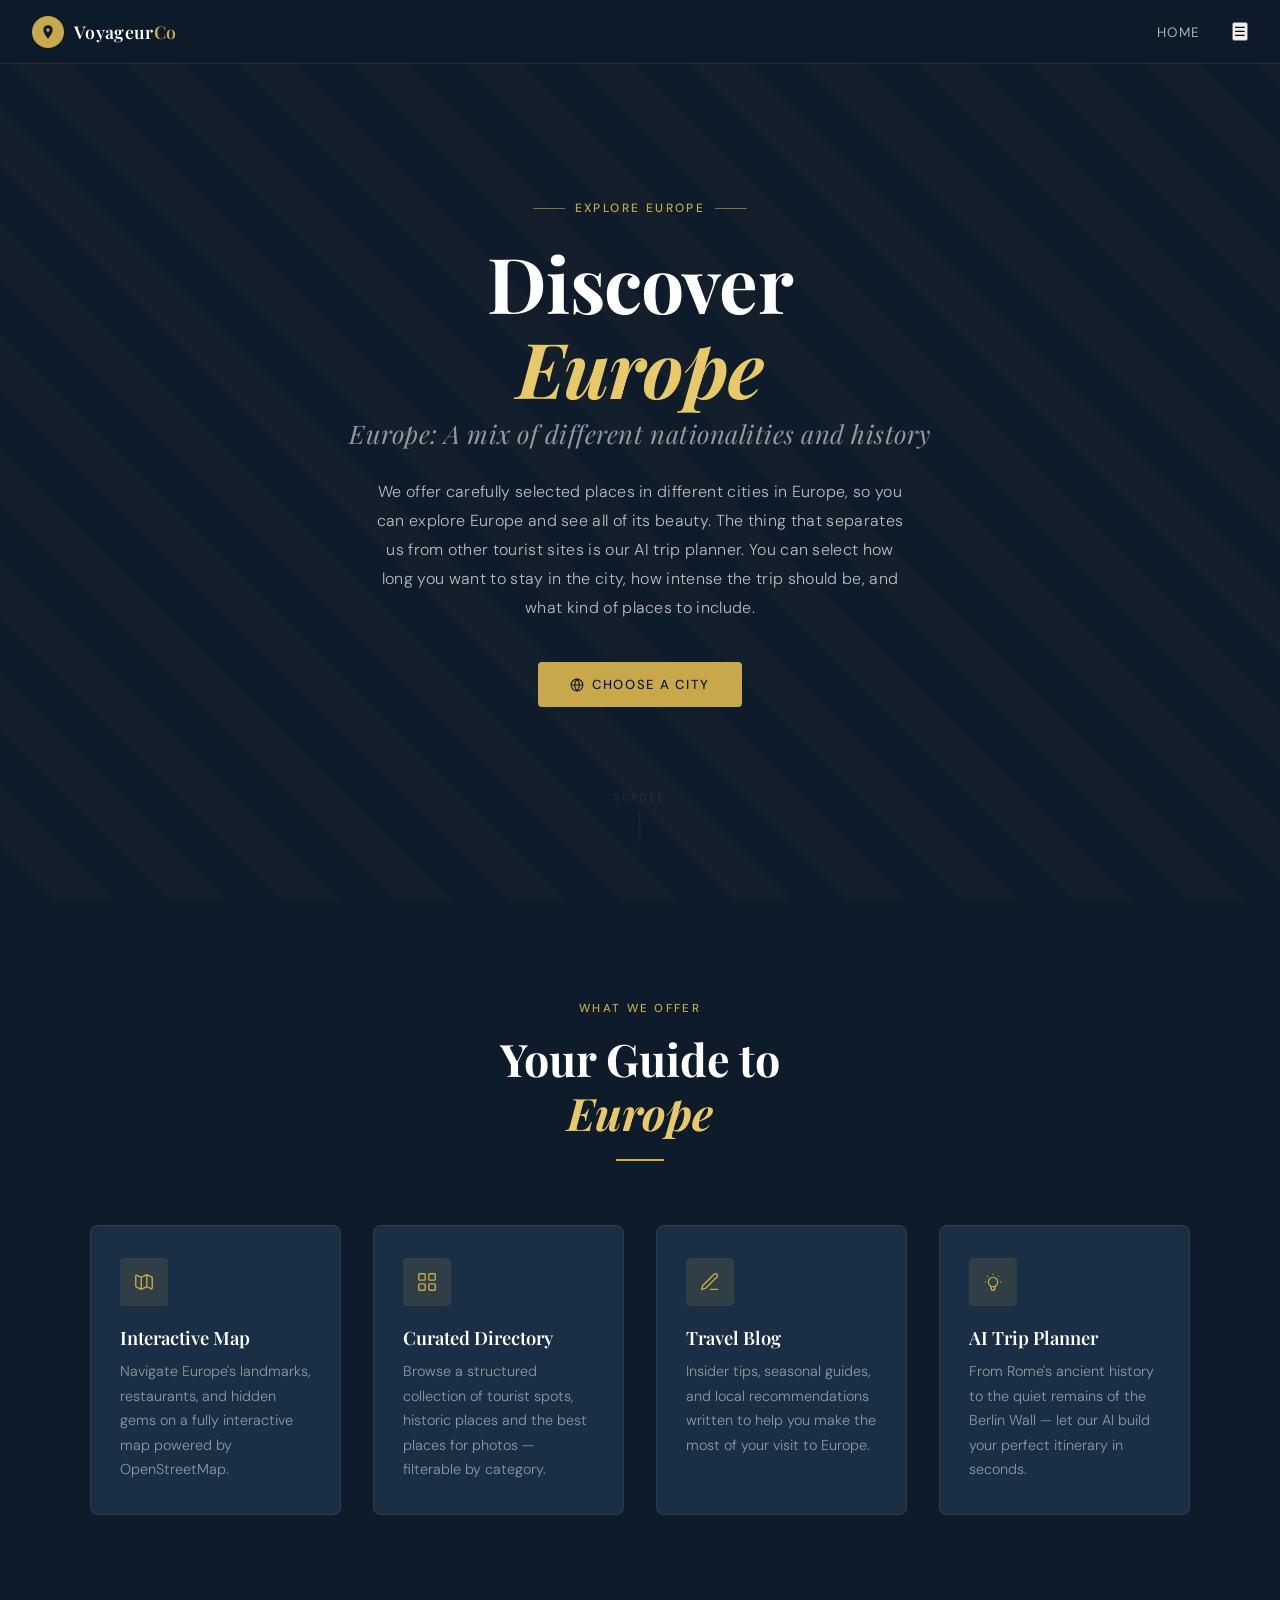
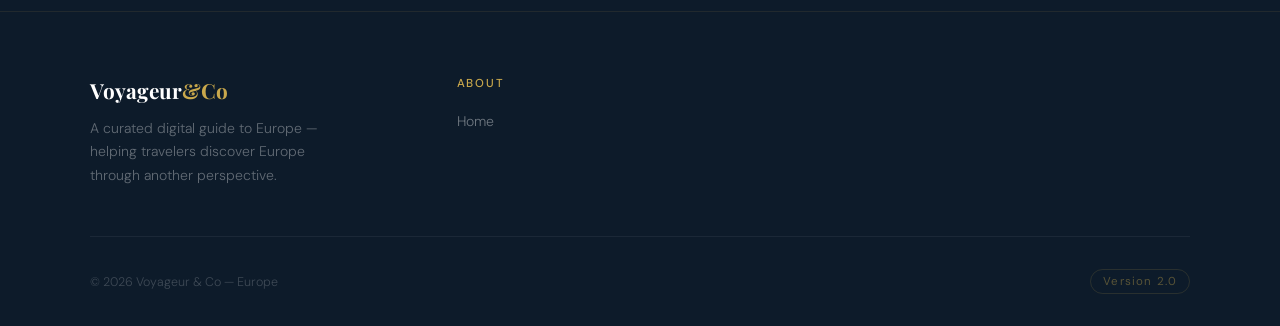
==== index.html @ b31471fa "Update index.html" ====
<!DOCTYPE html>
<html lang="en">
<head>
<meta charset="UTF-8">
<meta name="viewport" content="width=device-width, initial-scale=1.0">
<title>Voyageur & Co — Discover Europe</title>
<link rel="icon" href="favicon.ico" type="image/x-icon">
<link rel="preconnect" href="https://fonts.googleapis.com">
<link href="https://fonts.googleapis.com/css2?family=Playfair+Display:ital,wght@0,400;0,600;0,700;1,400;1,600&family=DM+Sans:wght@300;400;500&display=swap" rel="stylesheet">
<link rel="stylesheet" href="style.css">
</head>
<body>

<!-- ── NAV ── -->
<nav id="main-nav">
  <div class="nav-brand" onclick="window.location.href='index.html'">
    <div class="nav-brand-icon">
      <svg viewBox="0 0 24 24" xmlns="http://www.w3.org/2000/svg">
        <path d="M12 2C8.13 2 5 5.13 5 9c0 5.25 7 13 7 13s7-7.75 7-13c0-3.87-3.13-7-7-7zm0 9.5c-1.38 0-2.5-1.12-2.5-2.5s1.12-2.5 2.5-2.5 2.5 1.12 2.5 2.5-1.12 2.5-2.5 2.5z"/>
      </svg>
    </div>
    <span class="nav-brand-text">Voyageur<span>Co</span></span>
  </div>

  <ul class="nav-links">
    <li><a href="index.html">Home</a></li>
    
  <button class="hamburger-btn" onclick="toggleCityMenu()">
    ☰
  </button>
       <div id="city-menu" class="city-menu">
    <div onclick="switchCity('berlin')">Berlin</div>
    <div onclick="switchCity('paris')">Paris</div>
    <div onclick="switchCity('rome')">Rome</div>
    <div onclick="switchCity('london')">London</div>
    <div onclick="switchCity('barcelona')">Barcelona</div>
  </div>
    <div class="city-menu">
  <a href="cities/berlin.html">Berlin</a>
  <a href="cities/paris.html">Paris</a>
  <a href="cities/rome.html">Rome</a>
  <a href="cities/london.html">London</a>
  <a href="cities/barcelona.html">Barcelona</a>
</div>
  </ul>
</nav>

<!-- ══════════════════════════════════════════════════ HOME ══ -->
<div id="page-home" class="page active">

  <!-- HERO -->
  <section class="hero">
    <div class="hero-bg"></div>
    <div class="hero-pattern"></div>
    <div class="hero-content">
      <div class="hero-eyebrow">Explore Europe</div>
      <h1 class="hero-title">Discover<br><em>Europe</em></h1>
      <p class="hero-subtitle">Europe: A mix of different nationalities and history</p>
      <p class="hero-description">We offer carefully selected places in different cities in Europe, so you can explore Europe and see all of its beauty. The thing that separates us from other tourist sites is our AI trip planner. You can select how long you want to stay in the city, how intense the trip should be, and what kind of places to include.</p>
      <div class="btn-group">
        <!-- ✅ Бутон 1 — отваря city menu -->
        <button class="btn-primary" onclick="toggleCityMenu()">
          <svg width="14" height="14" viewBox="0 0 24 24" fill="none" stroke="currentColor" stroke-width="2"><circle cx="12" cy="12" r="10"/><path d="M2 12h20M12 2a15.3 15.3 0 014 10 15.3 15.3 0 01-4 10 15.3 15.3 0 01-4-10 15.3 15.3 0 014-10z"/></svg>
          Choose a City
        </button>
        <!-- 
        <button class="btn-outline" onclick="window.location.href='cities/berlin.html#create'">
          <svg width="14" height="14" viewBox="0 0 24 24" fill="none" stroke="currentColor" stroke-width="2"><path d="M9.663 17h4.673M12 3v1m6.364 1.636l-.707.707M21 12h-1M4 12H3m3.343-5.657l-.707-.707m2.828 9.9a5 5 0 117.072 0l-.548.547A3.374 3.374 0 0014 18.469V19a2 2 0 11-4 0v-.531c0-.895-.356-1.754-.988-2.386l-.548-.547z"/></svg>
          Build My Itinerary
        </button>-->
      </div>
    </div>
    <div class="hero-scroll">
      <span>Scroll</span>
      <div class="hero-scroll-line"></div>
    </div>
  </section>

  <!-- WHAT WE OFFER -->
  <section class="home-features">
    <div class="section-header">
      <span class="section-label">What We Offer</span>
      <h2 class="section-title">Your Guide to<br><em style="font-style:italic; color: var(--gold-light);">Europe</em></h2>
      <div class="section-line"></div>
    </div>
    <div class="features-grid">
      <div class="feature-card">
        <div class="feature-icon">
          <svg viewBox="0 0 24 24"><path d="M9 20l-5.447-2.724A1 1 0 013 16.382V5.618a1 1 0 011.447-.894L9 7m0 13l6-3m-6 3V7m6 10l4.553 2.276A1 1 0 0021 18.382V7.618a1 1 0 00-.553-.894L15 4m0 13V4m0 0L9 7"/></svg>
        </div>
        <h3 class="feature-title">Interactive Map</h3>
        <p class="feature-text">Navigate Europe's landmarks, restaurants, and hidden gems on a fully interactive map powered by OpenStreetMap.</p>
      </div>
      <div class="feature-card">
        <div class="feature-icon">
          <svg viewBox="0 0 24 24"><rect x="3" y="3" width="7" height="7" rx="1"/><rect x="14" y="3" width="7" height="7" rx="1"/><rect x="3" y="14" width="7" height="7" rx="1"/><rect x="14" y="14" width="7" height="7" rx="1"/></svg>
        </div>
        <h3 class="feature-title">Curated Directory</h3>
        <p class="feature-text">Browse a structured collection of tourist spots, historic places and the best places for photos — filterable by category.</p>
      </div>
      <div class="feature-card">
        <div class="feature-icon">
          <svg viewBox="0 0 24 24"><path d="M12 20h9M16.5 3.5a2.121 2.121 0 013 3L7 19l-4 1 1-4L16.5 3.5z"/></svg>
        </div>
        <h3 class="feature-title">Travel Blog</h3>
        <p class="feature-text">Insider tips, seasonal guides, and local recommendations written to help you make the most of your visit to Europe.</p>
      </div>
      <div class="feature-card">
        <div class="feature-icon">
          <svg viewBox="0 0 24 24"><path d="M9.663 17h4.673M12 3v1m6.364 1.636l-.707.707M21 12h-1M4 12H3m3.343-5.657l-.707-.707m2.828 9.9a5 5 0 117.072 0l-.548.547A3.374 3.374 0 0014 18.469V19a2 2 0 11-4 0v-.531c0-.895-.356-1.754-.988-2.386l-.548-.547z"/></svg>
        </div>
        <h3 class="feature-title">AI Trip Planner</h3>
        <p class="feature-text">From Rome's ancient history to the quiet remains of the Berlin Wall — let our AI build your perfect itinerary in seconds.</p>
      </div>
    </div>
  </section>

  <!-- FEATURED PLACES 
  <section class="home-highlights">
    <div class="section-header">
      <span class="section-label" style="color: var(--navy);">Featured Places</span>
      <h2 class="section-title section-title-dark">Must-See in Europe</h2>
      <div class="section-line"></div>
    </div>
    <div class="highlights-grid">
  
      <div class="highlight-card" onclick="window.location.href='cities/berlin.html'">
        <div class="highlight-img">
          <div class="highlight-img-inner" style="background-image: url('https://upload.wikimedia.org/wikipedia/commons/thumb/4/4b/Reichstag_building_Berlin_view_from_west_before_sunset.jpg/1280px-Reichstag_building_Berlin_view_from_west_before_sunset.jpg'); background-size: cover; background-position: center;"></div>
          <span class="highlight-cat">🇩🇪 Berlin</span>
        </div>
        <div class="highlight-body">
          <h3 class="highlight-name">The Reichstag</h3>
          <p class="highlight-desc">The seat of the German Parliament. An architectural masterpiece of stone and glass, representing the turbulent evolution of European power and democratic resilience.</p>
        </div>
      </div>

      
      <div class="highlight-card" onclick="window.location.href='cities/london.html'">
        <div class="highlight-img">
          <div class="highlight-img-inner" style="background-image: url('https://upload.wikimedia.org/wikipedia/commons/thumb/9/93/Clock_Tower_-_Palace_of_Westminster%2C_London_-_May_2007.jpg/800px-Clock_Tower_-_Palace_of_Westminster%2C_London_-_May_2007.jpg'); background-size: cover; background-position: center;"></div>
          <span class="highlight-cat">🇬🇧 London</span>
        </div>
        <div class="highlight-body">
          <h3 class="highlight-name">Big Ben</h3>
          <p class="highlight-desc">The Great Bell was cast in 1858 and named after Sir Benjamin Hall, becoming a worldwide symbol of British resilience and precision.</p>
        </div>
      </div>

      
      <div class="highlight-card" onclick="window.location.href='cities/paris.html'">
        <div class="highlight-img">
          <div class="highlight-img-inner" style="background-image: url('https://upload.wikimedia.org/wikipedia/commons/thumb/6/6e/Paris_-_Musee_du_Louvre_-_Facade_ouest.jpg/1280px-Paris_-_Musee_du_Louvre_-_Facade_ouest.jpg'); background-size: cover; background-position: center;"></div>
          <span class="highlight-cat">🇫🇷 Paris</span>
        </div>
        <div class="highlight-body">
          <h3 class="highlight-name">The Louvre</h3>
          <p class="highlight-desc">Originally built as a fortress in the 12th century, the Louvre evolved into the world's largest and most visited art museum during the French Revolution.</p>
        </div>
      </div>

    </div>
  </section>-->

</div>
<!-- ══ END PAGE HOME ══ -->

<!-- ══════════════════════════════════════════════ FOOTER ══ -->
<footer id="site-footer">
  <div class="footer-inner">
    <div>
      <div class="footer-brand-name">Voyageur<span>&amp;Co</span></div>
      <p class="footer-brand-desc">A curated digital guide to Europe — helping travelers discover Europe through another perspective.</p>
    </div>
    <div>
<!--      <div class="footer-col-title">Cities</div>
      <ul class="footer-links">
        <li><a href="cities/berlin.html">🇩🇪 Berlin</a></li>
        <li><a href="cities/paris.html">🇫🇷 Paris</a></li>
        <li><a href="cities/rome.html">🇮🇹 Rome</a></li>
        <li><a href="cities/london.html">🇬🇧 London</a></li>
        <li><a href="cities/barcelona.html">🇪🇸 Barcelona</a></li>
      </ul>
    </div>
    <div>
      <div class="footer-col-title">Explore</div>
      <ul class="footer-links">
        <li><a href="cities/berlin.html#map">Interactive Map</a></li>
        <li><a href="cities/berlin.html#explore">Explore Landmarks</a></li>
        <li><a href="cities/berlin.html#blog">Travel Blog</a></li>
        <li><a href="cities/berlin.html#create">Create My Trip</a></li>
      </ul>
    </div>
    <div>-->
      <div class="footer-col-title">About</div>
      <ul class="footer-links">
        <li><a href="index.html">Home</a></li>
      </ul>
    </div>
  </div>
  <div class="footer-bottom">
    <span class="footer-copy">&copy; 2026 Voyageur &amp; Co — Europe</span>
    <span class="footer-badge">Version 2.0</span>
  </div>
</footer>

<script>
  // ✅ Toggle city menu
  function toggleCityMenu() {
    const menu = document.getElementById('city-menu');
    menu.classList.toggle('open');
  }

  // ✅ Затваря менюто при клик извън него
  document.addEventListener('click', (e) => {
    const hamburger = document.querySelector('.city-hamburger');
    if (hamburger && !hamburger.contains(e.target)) {
      document.getElementById('city-menu').classList.remove('open');
    }
  });
</script>

</body>
</html>
---- style.css ----
*, *::before, *::after { box-sizing: border-box; margin: 0; padding: 0; }

  :root {
    --navy: #0d1b2a;
    --navy-mid: #1a2f45;
    --navy-light: #243d57;
    --gold: #c9a84c;
    --gold-light: #e8c96a;
    --gold-pale: #f5e9c8;
    --cream: #faf7f0;
    --white: #ffffff;
    --text-dark: #0d1b2a;
    --text-mid: #4a5e72;
    --text-light: #8a9bac;
    --border: rgba(201,168,76,0.2);
    --border-light: rgba(13,27,42,0.1);
    --serif: 'Playfair Display', Georgia, serif;
    --sans: 'DM Sans', system-ui, sans-serif;
    --radius: 4px;
    --radius-lg: 8px;
    --transition: 0.3s cubic-bezier(0.4, 0, 0.2, 1);
  }

  html { scroll-behavior: smooth; }

  body {
    font-family: var(--sans);
    background: var(--cream);
    color: var(--text-dark);
    min-height: 100vh;
    overflow-x: hidden;
  }

  /* ── NAV ── */
  nav {
    position: fixed; top: 0; left: 0; right: 0;
    z-index: 1000;
    background: rgba(13, 27, 42, 0.96);
    backdrop-filter: blur(12px);
    border-bottom: 1px solid rgba(201,168,76,0.15);
    padding: 0 2rem;
    display: flex; align-items: center; justify-content: space-between;
    height: 64px;
    transition: var(--transition);
  }

  .nav-brand {
    display: flex; align-items: center; gap: 10px;
    text-decoration: none; cursor: pointer;
  }

  .nav-brand-icon {
    width: 32px; height: 32px;
    background: var(--gold);
    border-radius: 50%;
    display: flex; align-items: center; justify-content: center;
  }

  .nav-brand-icon svg { width: 16px; height: 16px; fill: var(--navy); }

  .nav-brand-text {
    font-family: var(--serif);
    font-size: 1.1rem;
    font-weight: 600;
    color: var(--white);
    letter-spacing: 0.02em;
  }

  .nav-brand-text span { color: var(--gold); }

  .nav-links {
    display: flex; align-items: center; gap: 2rem;
    list-style: none;
  }

  .nav-links a {
    font-size: 0.85rem;
    font-weight: 400;
    letter-spacing: 0.08em;
    text-transform: uppercase;
    color: rgba(255,255,255,0.65);
    text-decoration: none;
    cursor: pointer;
    transition: color 0.2s;
    padding: 4px 0;
    position: relative;
  }

  .nav-links a::after {
    content: '';
    position: absolute; bottom: 0; left: 0; right: 0;
    height: 1px;
    background: var(--gold);
    transform: scaleX(0);
    transition: transform 0.25s ease;
    transform-origin: center;
  }

  .nav-links a:hover, .nav-links a.active { color: var(--gold-light); }
  .nav-links a.active::after, .nav-links a:hover::after { transform: scaleX(1); }

  /* ── PAGES ── */
  .page { display: none; min-height: 100vh; }
  .page.active { display: block; }

  /* ── HOME PAGE ── */
  .hero {
    position: relative;
    height: 100vh;
    min-height: 600px;
    display: flex;
    align-items: center;
    justify-content: center;
    overflow: hidden;
    background: var(--navy);
  }

  .hero-bg {
    position: absolute;
    inset: 0;
    z-index: 1;
    background:
      linear-gradient(160deg, rgba(13,27,42,0.85) 0%, rgba(13,27,42,0.6) 50%, rgba(13,27,42,0.9) 100%),
      url('https://images.unsplash.com/photo-1603211458308-1b1c0c6a0f5b?auto=format&fit=crop&w=1280&q=80') center/cover no-repeat;
    background-size: cover;
    background-position: center;
  }

  .hero-pattern {
    position: absolute;
    inset: 0;
    z-index: 2;
    background-image: repeating-linear-gradient(
      45deg, transparent, transparent 40px,
      rgba(201,168,76,0.03) 40px, rgba(201,168,76,0.03) 80px
    );
    pointer-events: none;
  }

  .hero-content {
    position: relative;
    z-index: 3;
    text-align: center;
    padding: 2rem;
    max-width: 800px;
    animation: heroFade 1.2s ease forwards;
  }

  @keyframes heroFade {
    from { opacity: 0; transform: translateY(28px); }
    to { opacity: 1; transform: translateY(0); }
  }

  .hero-eyebrow {
    display: inline-flex; align-items: center; gap: 10px;
    font-size: 0.75rem;
    font-weight: 500;
    letter-spacing: 0.2em;
    text-transform: uppercase;
    color: var(--gold);
    margin-bottom: 1.5rem;
  }

  .hero-eyebrow::before, .hero-eyebrow::after {
    content: '';
    display: inline-block;
    width: 32px; height: 1px;
    background: var(--gold);
    opacity: 0.6;
  }

  .hero-title {
    font-family: var(--serif);
    font-size: clamp(2.8rem, 6vw, 5.5rem);
    font-weight: 700;
    line-height: 1.1;
    color: var(--white);
    margin-bottom: 0.4rem;
    letter-spacing: -0.01em;
  }

  .hero-title em { font-style: italic; color: var(--gold-light); }

  .hero-subtitle {
    font-family: var(--serif);
    font-size: clamp(1.1rem, 2.5vw, 1.6rem);
    font-weight: 400;
    font-style: italic;
    color: rgba(255,255,255,0.55);
    margin-bottom: 1.8rem;
    letter-spacing: 0.02em;
  }

  .hero-description {
    font-size: 1rem;
    font-weight: 300;
    line-height: 1.8;
    color: rgba(255,255,255,0.7);
    max-width: 540px;
    margin: 0 auto 2.5rem;
    letter-spacing: 0.02em;
  }

  .btn-group { display: flex; gap: 1rem; justify-content: center; flex-wrap: wrap; }

  .btn-primary {
    display: inline-flex; align-items: center; gap: 8px;
    background: var(--gold);
    color: var(--navy);
    font-family: var(--sans);
    font-size: 0.82rem;
    font-weight: 500;
    letter-spacing: 0.12em;
    text-transform: uppercase;
    text-decoration: none;
    padding: 14px 32px;
    border: none; border-radius: var(--radius);
    cursor: pointer;
    transition: background 0.25s, transform 0.2s;
  }

  .btn-primary:hover { background: var(--gold-light); transform: translateY(-1px); }

  .btn-outline {
    display: inline-flex; align-items: center; gap: 8px;
    background: transparent;
    color: var(--white);
    font-family: var(--sans);
    font-size: 0.82rem;
    font-weight: 400;
    letter-spacing: 0.12em;
    text-transform: uppercase;
    text-decoration: none;
    padding: 14px 32px;
    border: 1px solid rgba(255,255,255,0.3);
    border-radius: var(--radius);
    cursor: pointer;
    transition: border-color 0.2s, background 0.2s, transform 0.2s;
  }

  .btn-outline:hover {
    border-color: var(--gold);
    color: var(--gold-light);
    background: rgba(201,168,76,0.06);
    transform: translateY(-1px);
  }

  .hero-scroll {
    position: absolute; bottom: 2.5rem; left: 50%;
    transform: translateX(-50%);
    display: flex; flex-direction: column; align-items: center; gap: 8px;
    animation: bounce 2s infinite ease-in-out;
  }

  @keyframes bounce {
    0%, 100% { transform: translateX(-50%) translateY(0); }
    50% { transform: translateX(-50%) translateY(8px); }
  }

  .hero-scroll span {
    font-size: 0.65rem;
    letter-spacing: 0.2em;
    text-transform: uppercase;
    color: rgba(255,255,255,0.35);
  }

  .hero-scroll-line {
    width: 1px; height: 48px;
    background: linear-gradient(to bottom, rgba(201,168,76,0.6), transparent);
  }

  /* ── HOME FEATURES ── */
  .home-features {
    background: var(--navy);
    padding: 6rem 2rem;
  }

  .section-header { text-align: center; margin-bottom: 4rem; }

  .section-label {
    display: inline-block;
    font-size: 0.72rem;
    font-weight: 500;
    letter-spacing: 0.2em;
    text-transform: uppercase;
    color: var(--gold);
    margin-bottom: 1rem;
  }

  .section-title {
    font-family: var(--serif);
    font-size: clamp(1.8rem, 3.5vw, 2.8rem);
    font-weight: 700;
    color: var(--white);
    line-height: 1.2;
  }

  .section-title-dark { color: var(--navy); }

  .section-line {
    width: 48px; height: 2px;
    background: var(--gold);
    margin: 1.2rem auto 0;
  }

  .features-grid {
    display: grid;
    grid-template-columns: repeat(auto-fit, minmax(220px, 1fr));
    gap: 2rem;
    max-width: 1100px;
    margin: 0 auto;
  }

  .feature-card {
    background: var(--navy-mid);
    border: 1px solid rgba(201,168,76,0.12);
    border-radius: var(--radius-lg);
    padding: 2rem 1.8rem;
    transition: border-color 0.25s, transform 0.25s;
    cursor: default;
  }

  .feature-card:hover { border-color: rgba(201,168,76,0.4); transform: translateY(-4px); }

  .feature-icon {
    width: 48px; height: 48px;
    background: rgba(201,168,76,0.12);
    border-radius: var(--radius);
    display: flex; align-items: center; justify-content: center;
    margin-bottom: 1.2rem;
  }

  .feature-icon svg { width: 22px; height: 22px; stroke: var(--gold); fill: none; stroke-width: 1.5; }

  .feature-title {
    font-family: var(--serif);
    font-size: 1.15rem;
    font-weight: 600;
    color: var(--white);
    margin-bottom: 0.6rem;
  }

  .feature-text {
    font-size: 0.9rem;
    font-weight: 300;
    line-height: 1.7;
    color: rgba(255,255,255,0.5);
  }

  /* ── HOME HIGHLIGHTS ── */
  .home-highlights { background: var(--cream); padding: 6rem 2rem; }

  .highlights-grid {
    display: grid;
    grid-template-columns: repeat(auto-fit, minmax(280px, 1fr));
    gap: 1.5rem;
    max-width: 1100px;
    margin: 0 auto;
  }

  .highlight-card {
    background: var(--white);
    border: 1px solid var(--border-light);
    border-radius: var(--radius-lg);
    overflow: hidden;
    transition: box-shadow 0.25s, transform 0.25s;
    cursor: pointer;
  }

  .highlight-card:hover { transform: translateY(-4px); box-shadow: 0 16px 40px rgba(13,27,42,0.12); }

  .highlight-img { height: 180px; background: var(--navy-mid); position: relative; overflow: hidden; }

  .highlight-img-inner {
    position: absolute; inset: 0;
    width: 100%; height: 100%;
    background-size: cover;
    background-position: center;
    background-color: var(--navy-mid);
    transition: transform 0.5s ease;
  }

  .highlight-card:hover .highlight-img-inner { transform: scale(1.05); }

  .highlight-cat {
    position: absolute; top: 12px; left: 12px;
    background: var(--gold);
    color: var(--navy);
    font-size: 0.65rem;
    font-weight: 500;
    letter-spacing: 0.12em;
    text-transform: uppercase;
    padding: 4px 10px;
    border-radius: 2px;
  }

  .highlight-body { padding: 1.4rem; }

  .highlight-name {
    font-family: var(--serif);
    font-size: 1.1rem;
    font-weight: 600;
    color: var(--navy);
    margin-bottom: 0.4rem;
  }

  .highlight-desc {
    font-size: 0.875rem;
    font-weight: 300;
    line-height: 1.65;
    color: var(--text-mid);
  }

  /* ── HOME STATS ── */
  .home-stats {
    background: var(--navy);
    padding: 4rem 2rem;
    border-top: 1px solid rgba(201,168,76,0.1);
    border-bottom: 1px solid rgba(201,168,76,0.1);
  }

  .stats-row {
    display: grid;
    grid-template-columns: repeat(auto-fit, minmax(160px, 1fr));
    gap: 2rem;
    max-width: 900px;
    margin: 0 auto;
    text-align: center;
  }

  .stat-num {
    font-family: var(--serif);
    font-size: 2.8rem;
    font-weight: 700;
    color: var(--gold);
    line-height: 1;
    margin-bottom: 0.4rem;
  }

  .stat-label {
    font-size: 0.78rem;
    font-weight: 400;
    letter-spacing: 0.12em;
    text-transform: uppercase;
    color: rgba(255,255,255,0.4);
  }

  /* ── DIRECTORY PAGE ── */
  .page-hero {
    background: var(--navy);
    padding: 8rem 2rem 5rem;
    position: relative;
    overflow: hidden;
    text-align: center;
  }

  .page-hero::before {
    content: '';
    position: absolute; inset: 0;
    background-image: repeating-linear-gradient(
      -45deg, transparent, transparent 60px,
      rgba(201,168,76,0.03) 60px, rgba(201,168,76,0.03) 61px
    );
  }

  .page-hero-label {
    display: inline-block;
    font-size: 0.72rem;
    font-weight: 500;
    letter-spacing: 0.2em;
    text-transform: uppercase;
    color: var(--gold);
    margin-bottom: 1rem;
    position: relative;
  }

  .page-hero-title {
    font-family: var(--serif);
    font-size: clamp(2rem, 4vw, 3.5rem);
    font-weight: 700;
    color: var(--white);
    line-height: 1.15;
    position: relative;
  }

  .page-hero-title em { font-style: italic; color: var(--gold-light); }

  .page-hero-sub {
    font-size: 0.95rem;
    font-weight: 300;
    color: rgba(255,255,255,0.5);
    margin-top: 1rem;
    position: relative;
    max-width: 480px;
    margin-left: auto; margin-right: auto;
  }

  /* Directory controls */
  .dir-controls {
    background: var(--white);
    border-bottom: 1px solid var(--border-light);
    padding: 1.2rem 2rem;
    display: flex; align-items: center; gap: 1rem;
    flex-wrap: wrap;
    position: sticky; top: 64px; z-index: 100;
  }

  .dir-search {
    flex: 1; min-width: 200px;
    display: flex; align-items: center; gap: 8px;
    background: var(--cream);
    border: 1px solid var(--border-light);
    border-radius: var(--radius);
    padding: 0 12px;
    height: 40px;
  }

  .dir-search svg { width: 16px; height: 16px; stroke: var(--text-light); flex-shrink: 0; fill: none; stroke-width: 2; }

  .dir-search input {
    border: none; background: transparent;
    font-family: var(--sans); font-size: 0.9rem; font-weight: 300;
    color: var(--text-dark);
    outline: none; width: 100%;
  }

  .dir-search input::placeholder { color: var(--text-light); }

  .filter-pills { display: flex; gap: 0.5rem; flex-wrap: wrap; }

  .pill {
    display: inline-flex; align-items: center;
    font-size: 0.78rem; font-weight: 400;
    letter-spacing: 0.05em;
    padding: 6px 14px;
    border-radius: 100px;
    border: 1px solid var(--border-light);
    background: var(--white);
    color: var(--text-mid);
    cursor: pointer;
    transition: all 0.2s;
    white-space: nowrap;
  }

  .pill:hover { border-color: var(--navy); color: var(--navy); }
  .pill.active { background: var(--navy); color: var(--white); border-color: var(--navy); }
 /* About us */
.page {
  display: none;
}

.page.active {
  display: block;
}
 .about-content h2 {
  font-family: 'Playfair Display', serif;
  color: #c9a84c;
}

.about-content ul {
  list-style: none;
  padding-left: 0;
}

.about-content ul li {
  margin-bottom: 10px;
  padding-left: 20px;
  position: relative;
}

.about-content ul li::before {
  content: "•";
  color: #c9a84c;
  position: absolute;
  left: 0;
}

  /* Explore grid */
.dir-content {
    max-width: 1300px;
    margin: 0 auto;
    padding: 3rem 2rem;
    background: transparent; /* Оставя диагоналите от основния фон да се виждат */
}

.dir-grid {
    display: grid;
    grid-template-columns: repeat(auto-fill, minmax(320px, 1fr));
    gap: 2rem;
}

/* 🛡️ Картата - Променена за Navy & Gold ранг */
.place-card {
    background: #0A1420; /* Твоето Navy Blue от снимката */
    border: 1px solid rgba(201, 168, 76, 0.2); /* Дискретна златиста рамка */
    border-radius: 0px; /* Old Money стил - остри, сурови ръбове */
    overflow: hidden;
    transition: all 0.5s cubic-bezier(0.4, 0, 0.2, 1);
    cursor: pointer;
    position: relative;
}

.place-card:hover {
    transform: translateY(-8px);
    border-color: #C9A84C; /* Златото светва при инспекция */
    box-shadow: 0 20px 50px rgba(0, 0, 0, 0.6);
}

/* 📸 Снимката в картата */
.place-card-img {
    width: 100%;
    height: 220px;
    background-size: cover;
    background-position: center;
    filter: grayscale(40%) contrast(110%);
    transition: 0.6s ease;
}

.place-card:hover .place-card-img {
    filter: grayscale(0%) contrast(100%);
    transform: scale(1.05);
}

/* 🏛️ Хедърът на картата */
.place-card-header {
    background: rgba(255, 255, 255, 0.02);
    padding: 1.5rem 1.4rem 0.5rem;
    display: flex; 
    align-items: flex-start; 
    justify-content: space-between; 
    gap: 1rem;
    position: relative;
}

/* 🔢 Нумерацията (Old Money воден знак) */
.place-card-number {
    font-family: 'Playfair Display', serif;
    font-size: 2.8rem;
    font-weight: 700;
    font-style: italic;
    color: rgba(201, 168, 76, 0.15); /* Много фино злато */
    line-height: 1;
    position: absolute; 
    top: 10px; 
    right: 15px;
    user-select: none;
}

/* 🏷️ Категориите - Злато и Интелект */
.place-card-cat {
    font-size: 0.65rem;
    font-weight: 600;
    letter-spacing: 0.15em;
    text-transform: uppercase;
    padding: 4px 10px;
    border: 1px solid rgba(201, 168, 76, 0.4);
    color: #C9A84C;
    background: rgba(201, 168, 76, 0.05);
}

/* Специфични цветове за различните стратегии */
.cat-tourist { border-color: #C9A84C; color: #C9A84C; }
.cat-cafe { border-color: #5dcaa5; color: #5dcaa5; }
.cat-restaurant { border-color: #e07a55; color: #e07a55; }
.cat-business { border-color: #b0a8e8; color: #b0a8e8; }

/* 🖋️ Заглавието */
.place-card-name {
    font-family: 'Playfair Display', serif; /* Твоят серифен шрифт */
    font-size: 1.25rem;
    font-weight: 600;
    color: #FFFFFF;
    margin-top: 1.2rem;
    line-height: 1.3;
    max-width: 85%;
    letter-spacing: 0.5px;
}

/* 📖 Тялото и Описанието */
.place-card-body { 
    padding: 0.8rem 1.4rem 1.5rem; 
}

.place-card-desc {
    font-size: 0.9rem;
    font-weight: 300;
    line-height: 1.7;
    color: rgba(255, 255, 255, 0.7); /* Сиво-бял контраст за четене в мрак */
    margin-bottom: 1.5rem;
}

/* ⚓ Футърът */
.place-card-footer {
    display: flex; 
    align-items: center; 
    gap: 8px;
    font-size: 0.75rem;
    color: #C9A84C; /* Златист акцент за финал */
    border-top: 1px solid rgba(201, 168, 76, 0.1);
    padding-top: 1rem;
    text-transform: uppercase;
    letter-spacing: 1px;
}

.place-card-footer svg { 
    width: 14px; 
    height: 14px; 
    stroke: #C9A84C; 
    fill: none; 
    stroke-width: 1.5; 
}

/* 🌑 Празно състояние */
.dir-empty {
    grid-column: 1/-1;
    text-align: center;
    padding: 5rem 2rem;
    color: rgba(255, 255, 255, 0.4);
    font-size: 1.1rem;
    font-family: 'Playfair Display', serif;
    font-style: italic;
}


  /* ── MAP PAGE ── */
  .map-layout {
    display: flex;
    height: calc(100vh - 64px);
    margin-top: 64px;
  }

  .map-sidebar {
    width: 320px;
    flex-shrink: 0;
    background: var(--navy);
    display: flex;
    flex-direction: column;
    border-right: 1px solid rgba(201,168,76,0.1);
    overflow: hidden;
  }

  .map-sidebar-header {
    padding: 1.5rem 1.4rem 1rem;
    border-bottom: 1px solid rgba(201,168,76,0.1);
  }

  .map-sidebar-title {
    font-family: var(--serif);
    font-size: 1.1rem;
    font-weight: 600;
    color: var(--white);
    margin-bottom: 0.25rem;
  }

  .map-sidebar-sub {
    font-size: 0.78rem;
    font-weight: 300;
    color: rgba(255,255,255,0.35);
  }

  .map-search {
    display: flex; align-items: center; gap: 8px;
    background: var(--navy-light);
    border: 1px solid rgba(201,168,76,0.1);
    border-radius: var(--radius);
    padding: 0 12px;
    height: 38px;
    margin-top: 1rem;
  }

  .map-search svg { width: 14px; height: 14px; stroke: rgba(255,255,255,0.3); flex-shrink: 0; fill: none; stroke-width: 2; }

  .map-search input {
    border: none; background: transparent;
    font-family: var(--sans); font-size: 0.85rem; font-weight: 300;
    color: var(--white);
    outline: none; width: 100%;
  }

  .map-search input::placeholder { color: rgba(255,255,255,0.3); }

  .map-filter-row {
    display: flex; gap: 0.4rem; flex-wrap: wrap;
    padding: 0.8rem 1.4rem;
    border-bottom: 1px solid rgba(201,168,76,0.1);
  }

  .map-pill {
    font-size: 0.68rem;
    font-weight: 400;
    letter-spacing: 0.06em;
    padding: 4px 10px;
    border-radius: 100px;
    border: 1px solid rgba(255,255,255,0.12);
    background: transparent;
    color: rgba(255,255,255,0.45);
    cursor: pointer;
    transition: all 0.2s;
  }

  .map-pill:hover { border-color: var(--gold); color: var(--gold); }
  .map-pill.active { background: var(--gold); color: var(--navy); border-color: var(--gold); font-weight: 500; }

  .map-places-list {
    flex: 1;
    overflow-y: auto;
    padding: 0.8rem 0;
  }

  .map-places-list::-webkit-scrollbar { width: 4px; }
  .map-places-list::-webkit-scrollbar-track { background: transparent; }
  .map-places-list::-webkit-scrollbar-thumb { background: rgba(201,168,76,0.3); border-radius: 2px; }

  .map-place-item {
    display: flex; align-items: center; gap: 12px;
    padding: 0.9rem 1.4rem;
    cursor: pointer;
    transition: background 0.2s;
    border-left: 2px solid transparent;
  }

  .map-place-item:hover { background: rgba(255,255,255,0.04); }

  .map-place-item.selected {
    background: rgba(201,168,76,0.08);
    border-left-color: var(--gold);
  }

  .map-place-dot {
    width: 10px; height: 10px;
    border-radius: 50%;
    flex-shrink: 0;
  }

  /* ✅ Поправено: премахнат интервал в класа */
  .dot-tourist  { background: var(--gold); }
  .dot-hidden   { background: #e07a55; }
  .dot-business { background: #b0a8e8; }

  .map-place-info { flex: 1; min-width: 0; }

.map-place-name {
  font-size: 0.875rem;
  font-weight: 400;
  color: #FFFFFF;
}
  }

  .map-place-item.selected .map-place-name { 
  color: #E8AC52;
}

  .map-place-cat {
    font-size: 0.7rem;
    font-weight: 300;
    color: rgba(255,255,255,0.3);
    margin-top: 2px;
  }

  .map-info-bar {
    background: var(--navy-mid);
    border-top: 1px solid rgba(201,168,76,0.1);
    padding: 1rem 1.4rem;
  }

  .map-info-name {
    font-family: var(--serif);
    font-size: 0.95rem;
    font-weight: 600;
    color: var(--gold-light);
    margin-bottom: 0.3rem;
    white-space: nowrap; overflow: hidden; text-overflow: ellipsis;
  }

  .map-info-coords {
    font-size: 0.75rem;
    font-weight: 300;
    color: rgba(255,255,255,0.3);
    font-family: monospace;
  }

  .map-legend {
    padding: 0.9rem 1.4rem;
    display: flex; gap: 1rem; flex-wrap: wrap;
    background: var(--navy);
    border-top: 1px solid rgba(201,168,76,0.06);
  }

  .legend-item {
    display: flex; align-items: center; gap: 5px;
    font-size: 0.68rem;
    font-weight: 300;
    color: rgba(255,255,255,0.35);
    letter-spacing: 0.06em;
  }

  .legend-dot {
    width: 7px; height: 7px;
    border-radius: 50%;
  }

  #map-container {
    flex: 1;
    position: relative;
  }

  #leaflet-map {
    width: 100%; height: 100%;
  }

/* ── BLOG PAGE ── */
  .blog-content {
    max-width: 1100px;
    margin: 0 auto;
    padding: 3rem 2rem 5rem;
  }

  .blog-grid {
    display: grid;
    grid-template-columns: repeat(auto-fill, minmax(320px, 1fr));
    gap: 2rem;
  }

  .blog-card {
    background: var(--white);
    border: 1px solid var(--border-light);
    border-radius: var(--radius-lg);
    overflow: hidden;
    transition: box-shadow 0.25s, transform 0.25s;
    display: flex; flex-direction: column;
    cursor: pointer;
  }

  .blog-card:hover {
    transform: translateY(-4px);
    box-shadow: 0 16px 40px rgba(13,27,42,0.1);
  }

  .blog-card-accent {
    height: 5px;
    background: linear-gradient(90deg, var(--navy) 0%, var(--gold) 100%);
  }

  .blog-card-body {
    padding: 1.6rem 1.8rem;
    flex: 1; display: flex; flex-direction: column;
  }

  .blog-meta {
    display: flex; align-items: center; gap: 10px;
    margin-bottom: 1rem;
  }

  .blog-tag {
    font-size: 0.65rem;
    font-weight: 500;
    letter-spacing: 0.12em;
    text-transform: uppercase;
    color: var(--gold);
    background: rgba(201,168,76,0.1);
    padding: 3px 9px;
    border-radius: 2px;
  }

  .blog-date {
    font-size: 0.78rem;
    font-weight: 300;
    color: var(--text-light);
  }

  .blog-title {
    font-family: var(--serif);
    font-size: 1.3rem;
    font-weight: 600;
    color: var(--navy);
    line-height: 1.3;
    margin-bottom: 0.8rem;
  }

  .blog-excerpt {
    font-size: 0.875rem;
    font-weight: 300;
    line-height: 1.7;
    color: var(--text-mid);
    flex: 1;
    margin-bottom: 1.4rem;
    display: -webkit-box;
    -webkit-line-clamp: 4;
    -webkit-box-orient: vertical;
    overflow: hidden;
  }

  .blog-read-more {
    display: inline-flex; align-items: center; gap: 6px;
    font-size: 0.78rem;
    font-weight: 500;
    letter-spacing: 0.08em;
    text-transform: uppercase;
    color: var(--navy);
    border-bottom: 1px solid var(--navy);
    padding-bottom: 2px;
    text-decoration: none;
    transition: color 0.2s, border-color 0.2s;
    width: fit-content;
  }

  .blog-read-more:hover { color: var(--gold); border-color: var(--gold); }
  .blog-read-more svg { width: 12px; height: 12px; }

  /* ── FOOTER ── */
  footer {
    background: var(--navy);
    padding: 4rem 2rem 2rem;
    border-top: 1px solid rgba(201,168,76,0.1);
  }

  .footer-inner {
    max-width: 1100px;
    margin: 0 auto;
    display: grid;
    grid-template-columns: 1.5fr repeat(3, 1fr);
    gap: 3rem;
  }

  .footer-brand-name {
    font-family: var(--serif);
    font-size: 1.3rem;
    font-weight: 700;
    color: var(--white);
    margin-bottom: 0.8rem;
  }

  .footer-brand-name span { color: var(--gold); }

  .footer-brand-desc {
    font-size: 0.875rem;
    font-weight: 300;
    line-height: 1.7;
    color: rgba(255,255,255,0.35);
    max-width: 260px;
  }

  .footer-col-title {
    font-size: 0.72rem;
    font-weight: 500;
    letter-spacing: 0.16em;
    text-transform: uppercase;
    color: var(--gold);
    margin-bottom: 1.2rem;
  }

  .footer-links { list-style: none; }

  .footer-links li { margin-bottom: 0.6rem; }

  .footer-links a {
    font-size: 0.875rem;
    font-weight: 300;
    color: rgba(255,255,255,0.4);
    text-decoration: none;
    cursor: pointer;
    transition: color 0.2s;
  }

  .footer-links a:hover { color: var(--gold-light); }

  .footer-bottom {
    max-width: 1100px;
    margin: 3rem auto 0;
    padding-top: 2rem;
    border-top: 1px solid rgba(255,255,255,0.06);
    display: flex; align-items: center; justify-content: space-between;
    flex-wrap: wrap; gap: 1rem;
  }

  .footer-copy {
    font-size: 0.78rem;
    font-weight: 300;
    color: rgba(255,255,255,0.2);
  }

  .footer-badge {
    font-size: 0.72rem;
    font-weight: 400;
    letter-spacing: 0.1em;
    color: rgba(201,168,76,0.4);
    border: 1px solid rgba(201,168,76,0.15);
    padding: 4px 12px;
    border-radius: 100px;
  }

  /* ── LEAFLET CUSTOM ── */
  .leaflet-popup-content-wrapper {
    border-radius: var(--radius-lg) !important;
    border: 1px solid rgba(201,168,76,0.3) !important;
    box-shadow: 0 8px 32px rgba(13,27,42,0.3) !important;
  }

  .custom-popup-name {
    font-family: var(--serif);
    font-size: 1rem;
    font-weight: 600;
    color: var(--navy);
    margin-bottom: 4px;
  }

  .custom-popup-cat {
    font-size: 0.72rem;
    font-weight: 500;
    letter-spacing: 0.1em;
    text-transform: uppercase;
    margin-bottom: 6px;
  }

  .custom-popup-desc {
    font-size: 0.82rem;
    font-weight: 300;
    color: var(--text-mid);
    line-height: 1.6;
  }

  /* ── RESPONSIVE ── */
  @media (max-width: 768px) {
    .nav-links { gap: 1rem; }
    .nav-links a { font-size: 0.75rem; }
    .footer-inner { grid-template-columns: 1fr 1fr; }
    .map-sidebar { width: 260px; }
    .map-layout { flex-direction: column; height: auto; }
    .map-sidebar { width: 100%; height: 300px; }
    #map-container { height: 50vh; }
  }

  @media (max-width: 480px) {
    .footer-inner { grid-template-columns: 1fr; gap: 2rem; }
    .map-layout { flex-direction: column; }
    nav { padding: 0 1rem; }
    .nav-links { gap: 0.8rem; }
  }

  /* ── AI PLANNER ── */
  .plan-layout {
    max-width: 900px;
    margin: 0 auto;
    padding: 3rem 2rem 6rem;
  }

  .plan-form-card {
    background: var(--white);
    border: 1px solid var(--border-light);
    border-radius: 12px;
    overflow: hidden;
    margin-bottom: 2rem;
  }

  .plan-form-header {
    background: var(--navy);
    padding: 1.8rem 2rem;
    display: flex; align-items: center; gap: 14px;
  }

  .plan-form-icon {
    width: 44px; height: 44px;
    background: rgba(201,168,76,0.15);
    border-radius: 50%;
    display: flex; align-items: center; justify-content: center;
    flex-shrink: 0;
  }

  .plan-form-icon svg { width: 20px; height: 20px; stroke: var(--gold); fill: none; stroke-width: 1.5; }

  .plan-form-title {
    font-family: var(--serif);
    font-size: 1.3rem;
    font-weight: 600;
    color: var(--white);
  }

  .plan-form-sub {
    font-size: 0.82rem;
    font-weight: 300;
    color: rgba(255,255,255,0.45);
    margin-top: 2px;
  }

  .plan-form-body { padding: 2rem; }

  .plan-field { margin-bottom: 2rem; }

  .plan-label {
    display: block;
    font-size: 0.8rem;
    font-weight: 500;
    letter-spacing: 0.1em;
    text-transform: uppercase;
    color: var(--text-mid);
    margin-bottom: 1rem;
  }

  .plan-label span {
    font-family: var(--serif);
    font-size: 1.1rem;
    font-weight: 600;
    color: var(--navy);
    text-transform: none;
    letter-spacing: 0;
    margin-left: 8px;
  }

  /* Days slider */
  .days-slider-wrap {
    position: relative;
    padding: 0 4px;
  }

  .days-slider {
    -webkit-appearance: none;
    appearance: none;
    width: 100%;
    height: 4px;
    background: linear-gradient(to right, var(--gold) 0%, var(--gold) var(--pct, 28.5%), #e5e0d6 var(--pct, 28.5%), #e5e0d6 100%);
    border-radius: 2px;
    outline: none;
    cursor: pointer;
  }

  .days-slider::-webkit-slider-thumb {
    -webkit-appearance: none;
    width: 22px; height: 22px;
    border-radius: 50%;
    background: var(--navy);
    border: 3px solid var(--gold);
    cursor: pointer;
    transition: transform 0.15s;
  }

  .days-slider::-webkit-slider-thumb:hover { transform: scale(1.15); }

  .days-ticks {
    display: flex; justify-content: space-between;
    margin-top: 10px;
    padding: 0 4px;
  }

  .days-tick {
    font-size: 0.75rem;
    font-weight: 300;
    color: var(--text-light);
    cursor: pointer;
    transition: color 0.2s;
  }

  .days-tick.active { color: var(--navy); font-weight: 500; }

  /* Difficulty */
  .diff-options {
    display: grid;
    grid-template-columns: repeat(3, 1fr);
    gap: 0.8rem;
  }

  .diff-option {
    border: 1.5px solid var(--border-light);
    border-radius: var(--radius-lg);
    padding: 1rem;
    cursor: pointer;
    transition: all 0.2s;
    text-align: center;
  }

  .diff-option:hover { border-color: var(--navy); }

  .diff-option.selected {
    border-color: var(--navy);
    background: var(--navy);
  }

  .diff-option.selected .diff-name { color: var(--white); }
  .diff-option.selected .diff-desc { color: rgba(255,255,255,0.5); }
  .diff-option.selected .diff-icon { background: rgba(201,168,76,0.15); }

  .diff-icon {
    width: 40px; height: 40px;
    background: var(--cream);
    border-radius: 50%;
    display: flex; align-items: center; justify-content: center;
    margin: 0 auto 0.7rem;
  }

  .diff-icon svg { width: 18px; height: 18px; fill: none; stroke: var(--gold); stroke-width: 1.5; }

  .diff-name {
    font-size: 0.9rem;
    font-weight: 500;
    color: var(--navy);
    margin-bottom: 3px;
  }

  .diff-desc {
    font-size: 0.72rem;
    font-weight: 300;
    color: var(--text-light);
    line-height: 1.4;
  }

  /* Interests */
  .interests-grid {
    display: grid;
    grid-template-columns: repeat(auto-fill, minmax(160px, 1fr));
    gap: 0.8rem;
  }

  .interest-option {
    border: 1.5px solid var(--border-light);
    border-radius: var(--radius-lg);
    padding: 0.9rem 1rem;
    cursor: pointer;
    display: flex; align-items: center; gap: 10px;
    transition: all 0.2s;
  }

  .interest-option:hover { border-color: var(--navy); }

  .interest-option.selected {
    border-color: var(--gold);
    background: rgba(201,168,76,0.06);
  }

  .interest-check {
    width: 20px; height: 20px;
    border: 1.5px solid var(--border-light);
    border-radius: 4px;
    flex-shrink: 0;
    display: flex; align-items: center; justify-content: center;
    transition: all 0.2s;
  }

  .interest-option.selected .interest-check {
    background: var(--gold);
    border-color: var(--gold);
  }

  .interest-check svg { width: 11px; height: 11px; stroke: var(--navy); fill: none; stroke-width: 2.5; display: none; }
  .interest-option.selected .interest-check svg { display: block; }

  .interest-label {
    font-size: 0.85rem;
    font-weight: 400;
    color: var(--text-dark);
  }

  .interest-emoji { font-size: 1.1rem; }

  /* Generate button */
  .plan-generate-btn {
    width: 100%;
    background: var(--navy);
    color: var(--white);
    font-family: var(--sans);
    font-size: 0.9rem;
    font-weight: 500;
    letter-spacing: 0.1em;
    text-transform: uppercase;
    padding: 16px 32px;
    border: none;
    border-radius: var(--radius-lg);
    cursor: pointer;
    transition: background 0.2s, transform 0.15s;
    display: flex; align-items: center; justify-content: center; gap: 10px;
  }

  .plan-generate-btn:hover { background: var(--navy-light); transform: translateY(-1px); }
  .plan-generate-btn:active { transform: translateY(0); }
  .plan-generate-btn:disabled { opacity: 0.6; cursor: not-allowed; transform: none; }

  .plan-generate-btn svg { width: 18px; height: 18px; stroke: var(--gold); fill: none; stroke-width: 1.5; }

  /* Result */
  .plan-result {
    background: var(--white);
    border: 1px solid var(--border-light);
    border-radius: 12px;
    overflow: hidden;
    display: none;
  }

  .plan-result.visible { display: block; }

  .plan-result-header {
    background: linear-gradient(135deg, var(--navy) 0%, var(--navy-mid) 100%);
    padding: 1.5rem 2rem;
    display: flex; align-items: center; justify-content: space-between;
    gap: 1rem;
    border-bottom: 1px solid rgba(201,168,76,0.15);
  }

  .plan-result-title {
    font-family: var(--serif);
    font-size: 1.1rem;
    font-weight: 600;
    color: var(--gold-light);
  }

  .plan-result-meta {
    font-size: 0.78rem;
    font-weight: 300;
    color: rgba(255,255,255,0.4);
    margin-top: 2px;
  }

  .plan-result-badge {
    font-size: 0.68rem;
    font-weight: 500;
    letter-spacing: 0.1em;
    text-transform: uppercase;
    background: rgba(201,168,76,0.15);
    color: var(--gold);
    padding: 5px 12px;
    border-radius: 100px;
    border: 1px solid rgba(201,168,76,0.2);
    white-space: nowrap;
    flex-shrink: 0;
  }

  .plan-result-body {
    padding: 2rem;
    line-height: 1.8;
  }

  .plan-result-body h2 {
    font-family: var(--serif);
    font-size: 1.25rem;
    font-weight: 700;
    color: var(--navy);
    margin: 1.8rem 0 0.6rem;
    padding-bottom: 0.4rem;
    border-bottom: 1px solid var(--border-light);
  }

  .plan-result-body h2:first-child { margin-top: 0; }

  .plan-result-body h3 {
    font-family: var(--serif);
    font-size: 1rem;
    font-weight: 600;
    color: var(--navy);
    margin: 1.2rem 0 0.3rem;
  }

  .plan-result-body p {
    font-size: 0.925rem;
    font-weight: 300;
    color: var(--text-mid);
    margin-bottom: 0.6rem;
  }

  .plan-result-body strong {
    font-weight: 500;
    color: var(--text-dark);
  }

  .plan-result-body ul {
    list-style: none;
    padding: 0;
    margin: 0.4rem 0 1rem;
  }

  .plan-result-body ul li {
    display: flex; align-items: flex-start; gap: 8px;
    font-size: 0.9rem;
    font-weight: 300;
    color: var(--text-mid);
    padding: 5px 0;
    border-bottom: 1px solid rgba(13,27,42,0.05);
  }

  .plan-result-body ul li::before {
    content: '';
    display: inline-block;
    width: 6px; height: 6px;
    border-radius: 50%;
    background: var(--gold);
    margin-top: 7px;
    flex-shrink: 0;
  }

  .plan-loading {
    padding: 3rem 2rem;
    text-align: center;
    display: none;
  }

  .plan-loading.visible { display: block; }

  .plan-loading-spinner {
    width: 40px; height: 40px;
    border: 3px solid rgba(201,168,76,0.15);
    border-top-color: var(--gold);
    border-radius: 50%;
    animation: spin 0.9s linear infinite;
    margin: 0 auto 1.2rem;
  }

  @keyframes spin { to { transform: rotate(360deg); } }

  .plan-loading-text {
    font-family: var(--serif);
    font-size: 1rem;
    font-style: italic;
    color: var(--text-light);
  }

  .plan-error {
    display: none;
    background: #fff5f5;
    border: 1px solid #ffd0d0;
    border-radius: var(--radius-lg);
    padding: 1.2rem 1.5rem;
    margin-bottom: 1.5rem;
    font-size: 0.9rem;
    color: #c0392b;
  }

  .plan-error.visible { display: block; }

  /* ── PLACE CARD IMAGE ── */
  .place-card-img {
    height: 160px;
    background-size: cover;
    background-position: center;
    background-color: var(--navy-mid);
    transition: transform 0.5s ease;
  }
  .place-card:hover .place-card-img { transform: scale(1.03); }
  .place-card { overflow: hidden; }

  /* ── BLOG CARD IMAGE ── */
  .blog-card-img {
    height: 200px;
    background-size: cover;
    background-position: center;
    background-color: var(--navy-mid);
    position: relative;
    overflow: hidden;
    transition: transform 0.5s ease;
  }
  .blog-card:hover .blog-card-img { transform: scale(1.03); }
  .blog-card { overflow: hidden; cursor: pointer; }
  .blog-img-tag {
    position: absolute; top: 12px; left: 12px;
    background: var(--gold);
    color: var(--navy);
    font-size: 0.65rem;
    font-weight: 500;
    letter-spacing: 0.12em;
    text-transform: uppercase;
    padding: 4px 10px;
    border-radius: 2px;
  }

  /* ── BLOG POST DETAIL ── */
  .post-hero {
    height: 420px;
    position: relative;
    background-size: cover;
    background-position: center;
    background-color: var(--navy);
    display: flex; align-items: flex-end;
  }
  .post-hero-overlay {
    position: absolute; inset: 0;
    background: linear-gradient(to top, rgba(13,27,42,0.95) 0%, rgba(13,27,42,0.3) 60%, rgba(13,27,42,0.5) 100%);
  }
  .post-hero-content {
    position: relative; z-index: 2;
    padding: 3rem 3rem 2.5rem;
    max-width: 860px;
    width: 100%;
    margin: 0 auto;
  }
  .post-back-btn {
    display: inline-flex; align-items: center; gap: 7px;
    background: transparent;
    border: 1px solid rgba(255,255,255,0.25);
    color: rgba(255,255,255,0.7);
    font-family: var(--sans);
    font-size: 0.78rem;
    font-weight: 400;
    letter-spacing: 0.08em;
    padding: 7px 14px;
    border-radius: 100px;
    cursor: pointer;
    transition: all 0.2s;
    margin-bottom: 1.5rem;
  }
  .post-back-btn:hover { border-color: var(--gold); color: var(--gold); }
  .post-back-btn svg { width: 14px; height: 14px; }
  .post-tag-label {
    font-size: 0.72rem;
    font-weight: 500;
    letter-spacing: 0.16em;
    text-transform: uppercase;
    color: var(--gold);
    margin-bottom: 0.8rem;
  }
  .post-title {
    font-family: var(--serif);
    font-size: clamp(1.6rem, 3.5vw, 2.6rem);
    font-weight: 700;
    color: var(--white);
    line-height: 1.2;
    margin-bottom: 0.8rem;
    max-width: 720px;
  }
  .post-date {
    font-size: 0.82rem;
    font-weight: 300;
    color: rgba(255,255,255,0.45);
  }
  .post-body-wrap {
    max-width: 720px;
    margin: 0 auto;
    padding: 3rem 2rem 5rem;
  }
  .post-body { line-height: 1.85; }
  .post-body h3 {
    font-family: var(--serif);
    font-size: 1.25rem;
    font-weight: 700;
    color: var(--navy);
    margin: 2.2rem 0 0.7rem;
    padding-bottom: 0.4rem;
    border-bottom: 1px solid var(--border-light);
  }
  .post-body p {
    font-size: 1rem;
    font-weight: 300;
    color: var(--text-mid);
    margin-bottom: 1rem;
    line-height: 1.85;
  }
  .post-body strong { font-weight: 500; color: var(--text-dark); }
  .post-footer { margin-top: 3rem; padding-top: 2rem; border-top: 1px solid var(--border-light); }
  .post-back-btn-bottom {
    display: inline-flex; align-items: center; gap: 7px;
    background: var(--navy);
    border: none;
    color: var(--white);
    font-family: var(--sans);
    font-size: 0.82rem;
    font-weight: 400;
    letter-spacing: 0.08em;
    padding: 10px 20px;
    border-radius: var(--radius);
    cursor: pointer;
    transition: background 0.2s;
  }
  .post-back-btn-bottom:hover { background: var(--navy-light); }
  .post-back-btn-bottom svg { width: 14px; height: 14px; }

  @media (max-width: 600px) {
    .post-hero-content { padding: 2rem 1.5rem 2rem; }
    .post-body-wrap { padding: 2rem 1.5rem 4rem; }
  }

  /* ── SHARED FOOTER ── */
  #site-footer {
    display: block !important;
  }
/* ── City Switcher ── */
.city-hamburger {
  font-size: 26px;
  cursor: pointer;
  color: var(--gold);
  padding: 8px 12px;
}

/* hidden menu */
.city-menu {
  position: absolute;
  top: 70px;
  right: 20px;
  background: #0f1b2a;
  border: 1px solid rgba(255,255,255,0.1);
  border-radius: 12px;
  padding: 10px;
  display: none;
  flex-direction: column;
  gap: 10px;
  z-index: 999;
}

.city-menu.active {
  display: flex;
}

.city-menu div {
  padding: 8px 12px;
  cursor: pointer;
  border-radius: 8px;
  transition: 0.2s;
  color: white;
}

.city-menu div:hover {
  background: rgba(255,255,255,0.08);
  color: var(--gold);
}
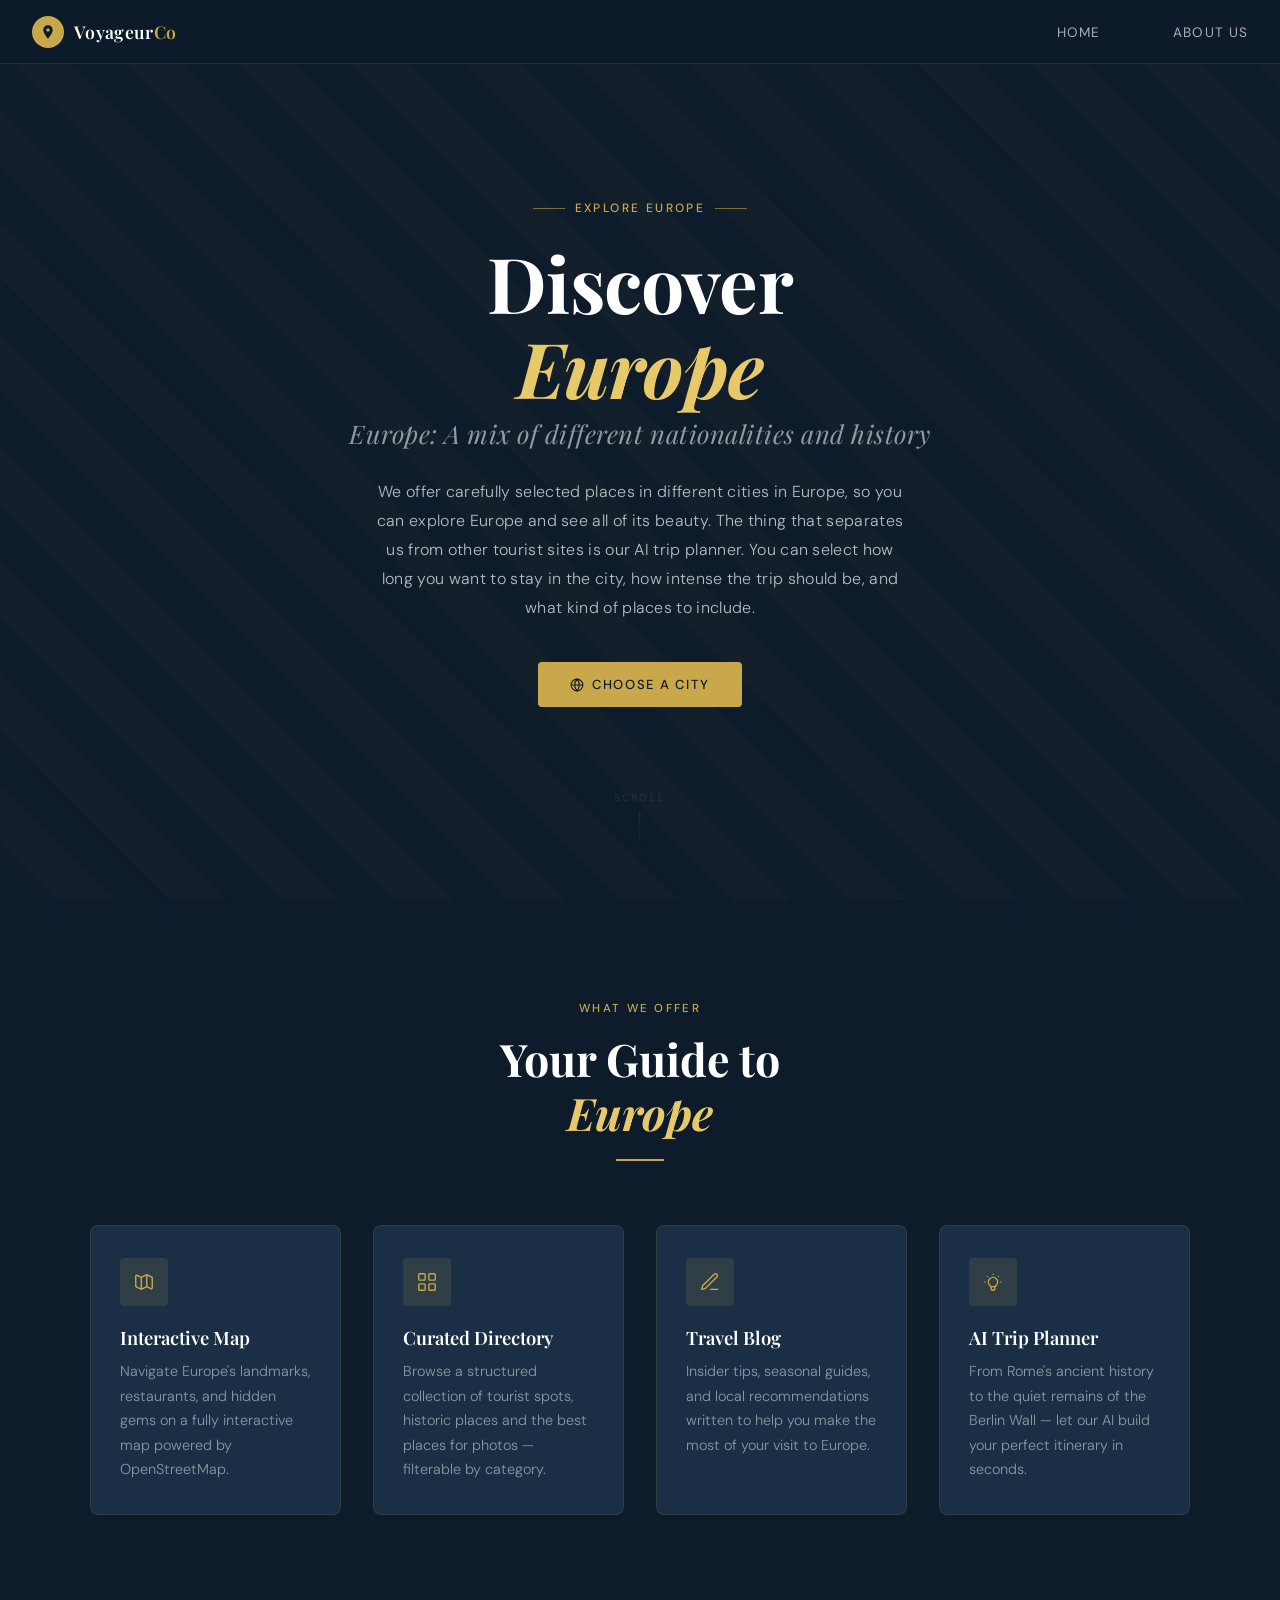
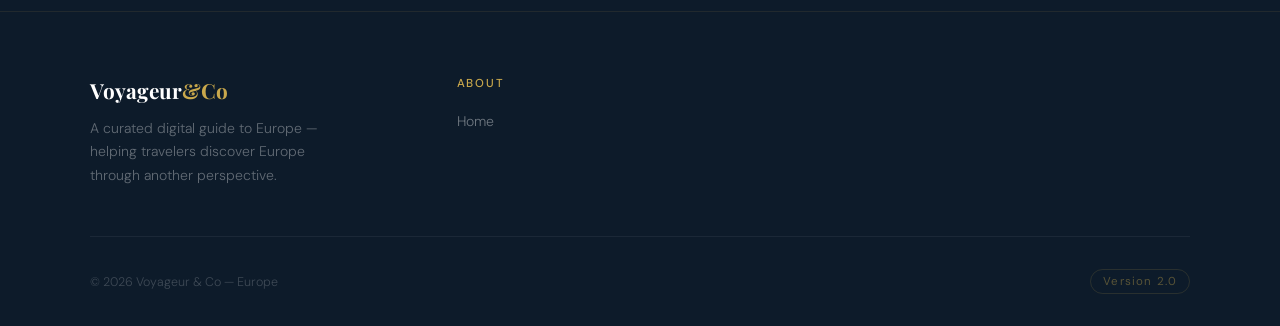
==== commit 18e36446: "Update index.html" ====
--- a/index.html
+++ b/index.html
@@ -24,8 +24,9 @@
 
   <ul class="nav-links">
     <li><a href="index.html">Home</a></li>
+    <<li><a onclick="navigate('about')" data-page="about">About us</a></li>
     
-  <button class="hamburger-btn" onclick="toggleCityMenu()">
+<!--  <button class="hamburger-btn" onclick="toggleCityMenu()">
     ☰
   </button>
        <div id="city-menu" class="city-menu">
@@ -41,7 +42,7 @@
   <a href="cities/rome.html">Rome</a>
   <a href="cities/london.html">London</a>
   <a href="cities/barcelona.html">Barcelona</a>
-</div>
+</div>-->
   </ul>
 </nav>
 
@@ -164,6 +165,36 @@
 
 </div>
 <!-- ══ END PAGE HOME ══ -->
+   <!-- ══════════════════════════════════════════════ ABOUT US ══ -->
+  <div id="page-about" class="page">
+  <div class="page-hero">
+    <div class="page-hero-label">Who We Are</div>
+    <h1 class="page-hero-title">About <em>Voyageur & Co</em></h1>
+    <p class="page-hero-sub">A new generation travel platform powered by AI and curated experiences.</p>
+  </div>
+
+  <div class="about-content" style="max-width: 900px; margin: 0 auto; padding: 60px 20px; color: white;">
+    
+    <h2 style="margin-bottom: 20px;">Our Mission</h2>
+    <p style="opacity: 0.8; line-height: 1.7;">
+      We build intelligent travel experiences that help people discover cities in a deeper way — not just tourist spots, but stories, history and hidden places.
+    </p>
+
+    <h2 style="margin-top: 40px; margin-bottom: 20px;">What Makes Us Different</h2>
+    <ul style="opacity: 0.8; line-height: 1.8;">
+      <li>AI-powered travel planning</li>
+      <li>Multi-city exploration system</li>
+      <li>Curated hidden gems instead of generic tourism lists</li>
+      <li>Interactive maps and storytelling</li>
+    </ul>
+
+    <h2 style="margin-top: 40px; margin-bottom: 20px;">Vision</h2>
+    <p style="opacity: 0.8; line-height: 1.7;">
+      To become the first AI-native travel platform where every city is experienced uniquely for each user.
+    </p>
+
+  </div>
+</div>
 
 <!-- ══════════════════════════════════════════════ FOOTER ══ -->
 <footer id="site-footer">
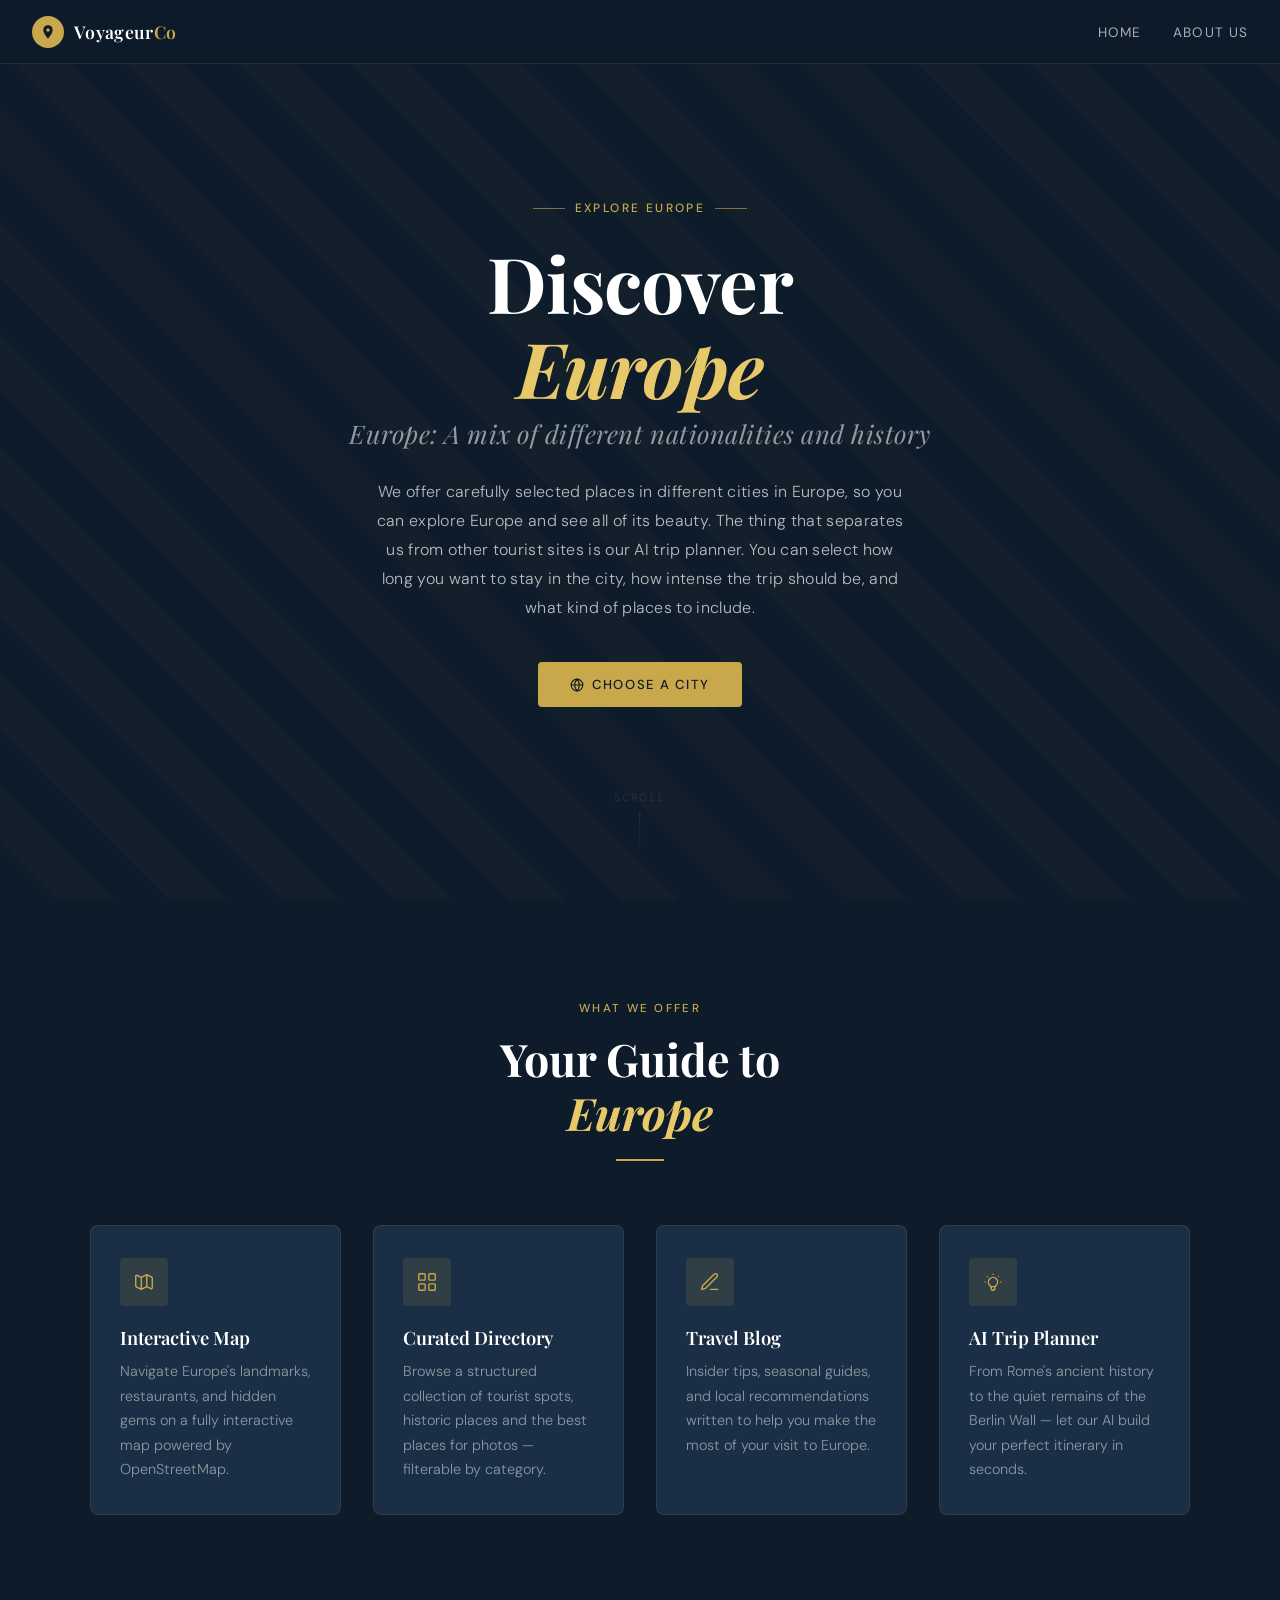
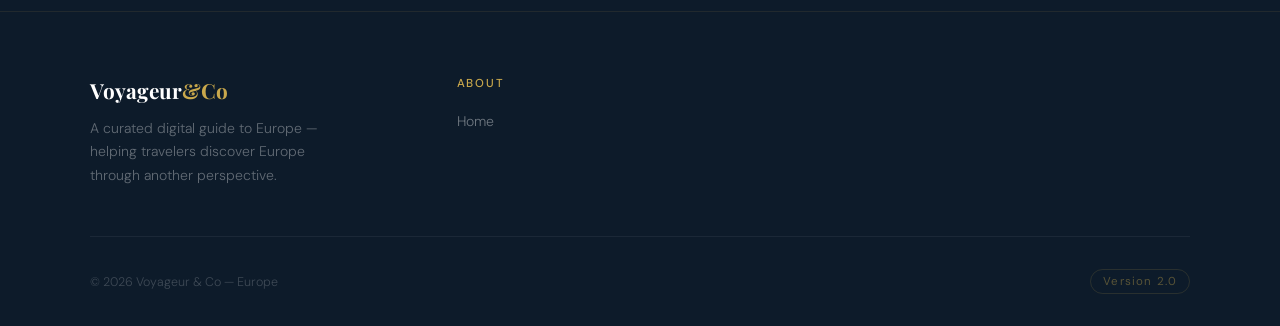
==== commit af8fe635: "Update index.html" ====
--- a/index.html
+++ b/index.html
@@ -24,7 +24,7 @@
 
   <ul class="nav-links">
     <li><a href="index.html">Home</a></li>
-    <<li><a onclick="navigate('about')" data-page="about">About us</a></li>
+    <li><a href="index.html">About Us</a></li>
     
 <!--  <button class="hamburger-btn" onclick="toggleCityMenu()">
     ☰
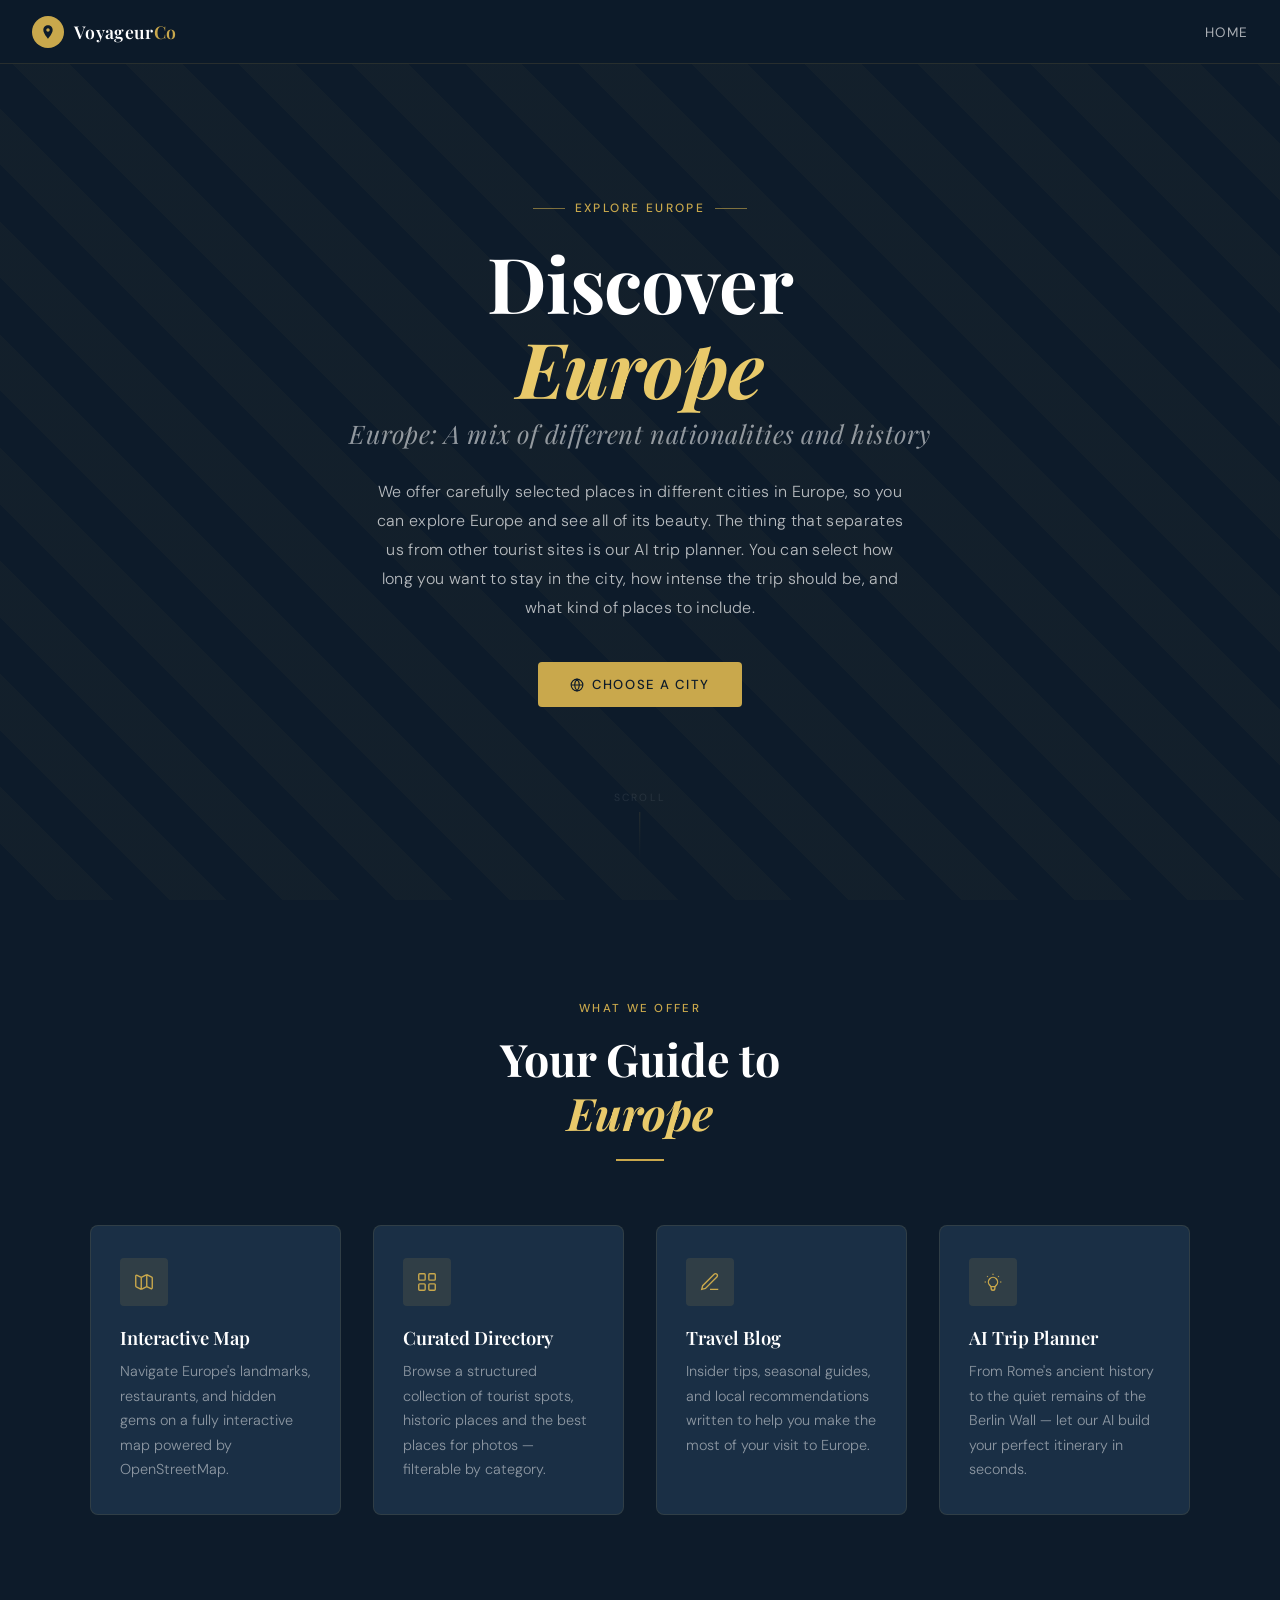
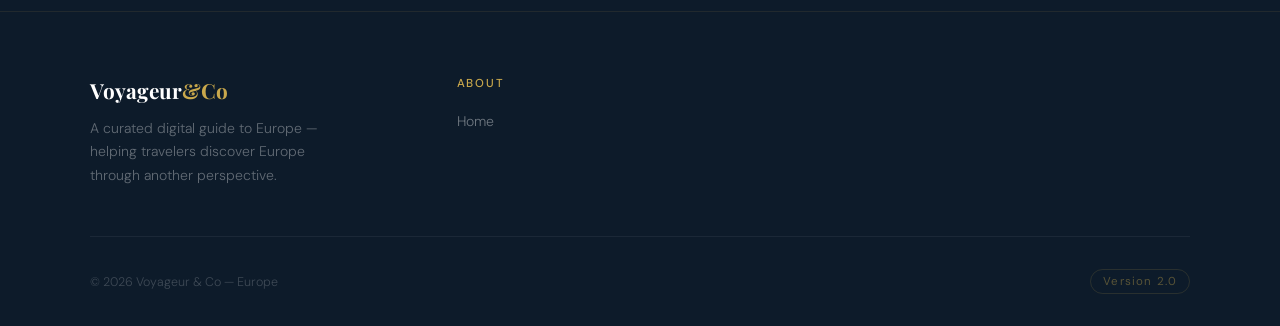
==== commit d213daf0: "Update index.html" ====
--- a/index.html
+++ b/index.html
@@ -24,7 +24,7 @@
 
   <ul class="nav-links">
     <li><a href="index.html">Home</a></li>
-    <li><a href="index.html">About Us</a></li>
+   
     
 <!--  <button class="hamburger-btn" onclick="toggleCityMenu()">
     ☰
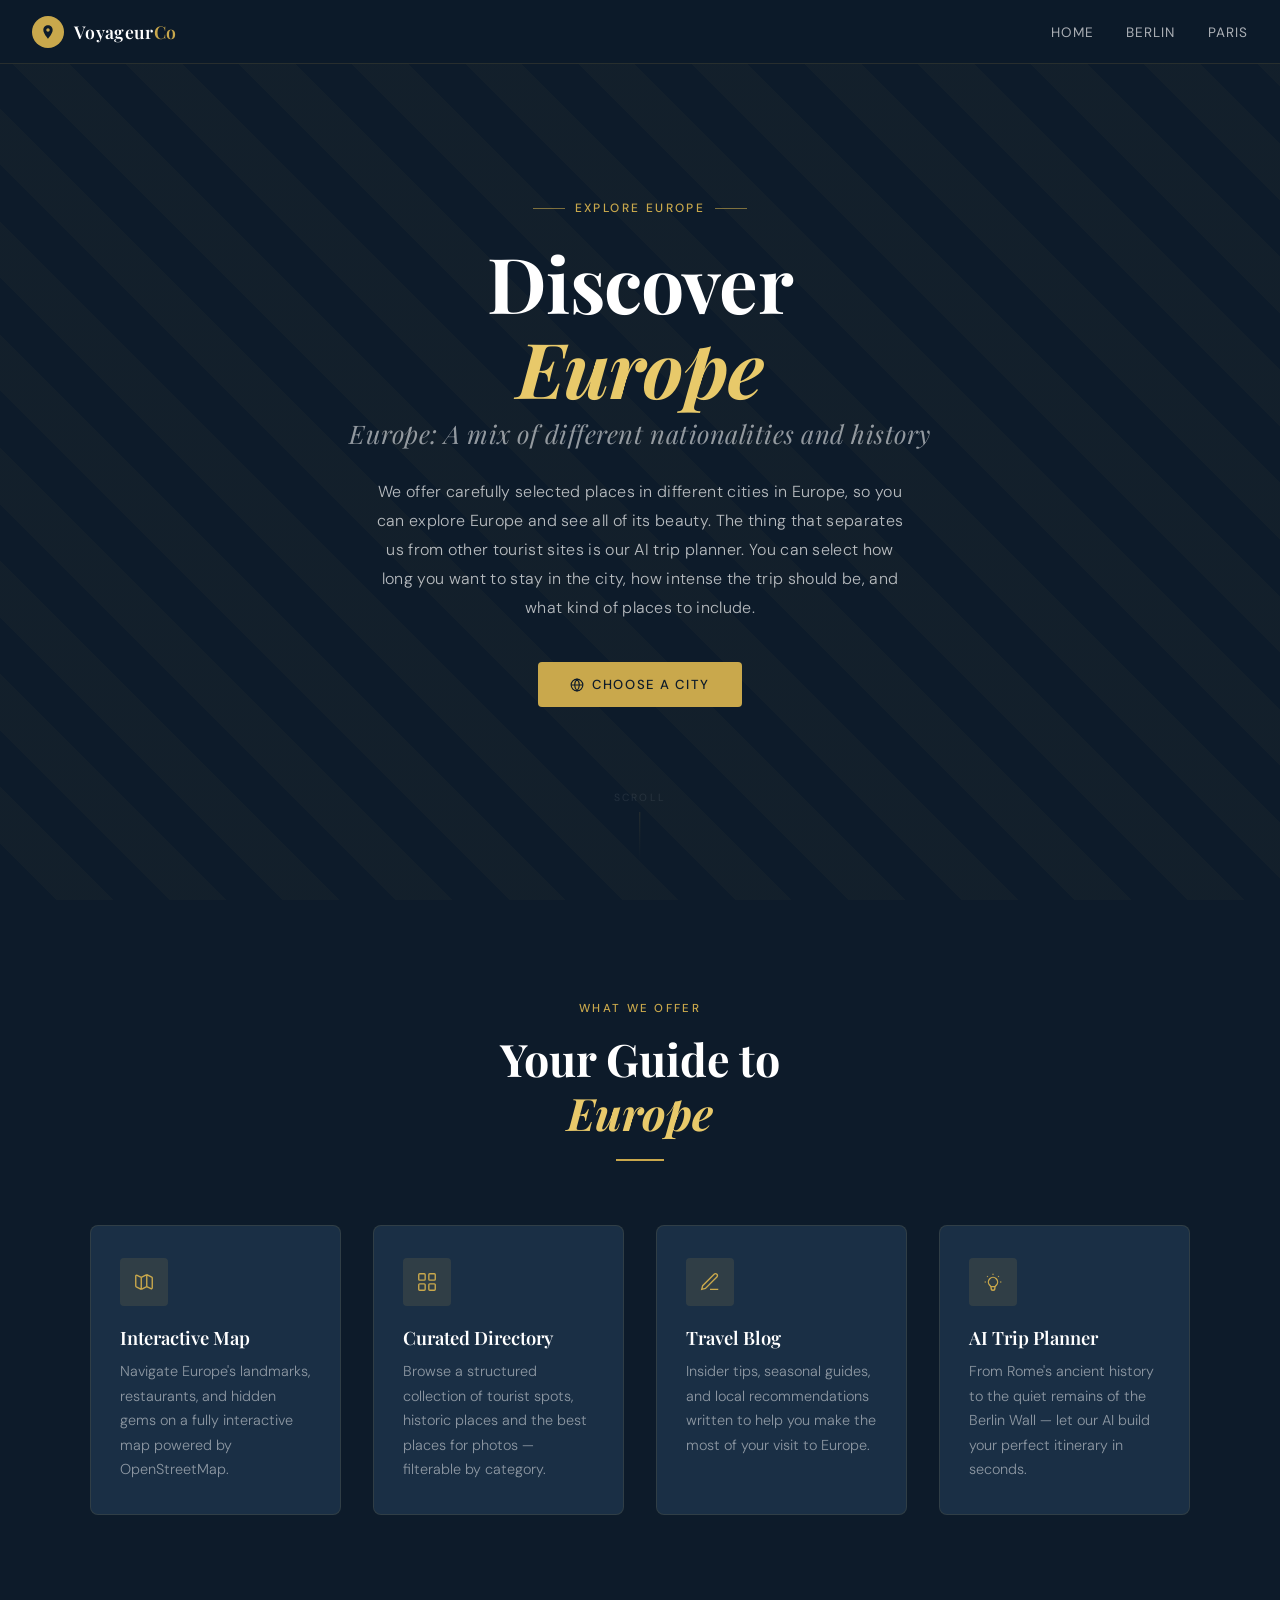
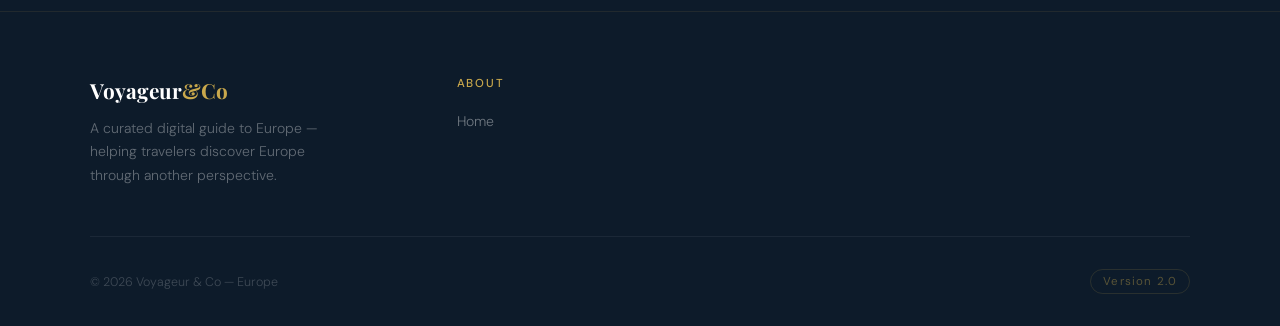
==== commit 14f22ac7: "Update index.html" ====
--- a/index.html
+++ b/index.html
@@ -24,25 +24,11 @@
 
   <ul class="nav-links">
     <li><a href="index.html">Home</a></li>
-   
-    
-<!--  <button class="hamburger-btn" onclick="toggleCityMenu()">
-    ☰
-  </button>
-       <div id="city-menu" class="city-menu">
-    <div onclick="switchCity('berlin')">Berlin</div>
-    <div onclick="switchCity('paris')">Paris</div>
-    <div onclick="switchCity('rome')">Rome</div>
-    <div onclick="switchCity('london')">London</div>
-    <div onclick="switchCity('barcelona')">Barcelona</div>
-  </div>
-    <div class="city-menu">
-  <a href="cities/berlin.html">Berlin</a>
-  <a href="cities/paris.html">Paris</a>
-  <a href="cities/rome.html">Rome</a>
-  <a href="cities/london.html">London</a>
-  <a href="cities/barcelona.html">Barcelona</a>
-</div>-->
+     <li><a href="berlin.html">Berlin</a></li>
+     <li><a href="paris.html">Paris</a></li>
+   <!--  <li><a href="london.html">London</a></li>
+     <li><a href="rome.html">Rome</a></li>
+     <li><a href="barselona.html">Barselona</a></li>-->
   </ul>
 </nav>
 
@@ -165,37 +151,6 @@
 
 </div>
 <!-- ══ END PAGE HOME ══ -->
-   <!-- ══════════════════════════════════════════════ ABOUT US ══ -->
-  <div id="page-about" class="page">
-  <div class="page-hero">
-    <div class="page-hero-label">Who We Are</div>
-    <h1 class="page-hero-title">About <em>Voyageur & Co</em></h1>
-    <p class="page-hero-sub">A new generation travel platform powered by AI and curated experiences.</p>
-  </div>
-
-  <div class="about-content" style="max-width: 900px; margin: 0 auto; padding: 60px 20px; color: white;">
-    
-    <h2 style="margin-bottom: 20px;">Our Mission</h2>
-    <p style="opacity: 0.8; line-height: 1.7;">
-      We build intelligent travel experiences that help people discover cities in a deeper way — not just tourist spots, but stories, history and hidden places.
-    </p>
-
-    <h2 style="margin-top: 40px; margin-bottom: 20px;">What Makes Us Different</h2>
-    <ul style="opacity: 0.8; line-height: 1.8;">
-      <li>AI-powered travel planning</li>
-      <li>Multi-city exploration system</li>
-      <li>Curated hidden gems instead of generic tourism lists</li>
-      <li>Interactive maps and storytelling</li>
-    </ul>
-
-    <h2 style="margin-top: 40px; margin-bottom: 20px;">Vision</h2>
-    <p style="opacity: 0.8; line-height: 1.7;">
-      To become the first AI-native travel platform where every city is experienced uniquely for each user.
-    </p>
-
-  </div>
-</div>
-
 <!-- ══════════════════════════════════════════════ FOOTER ══ -->
 <footer id="site-footer">
   <div class="footer-inner">
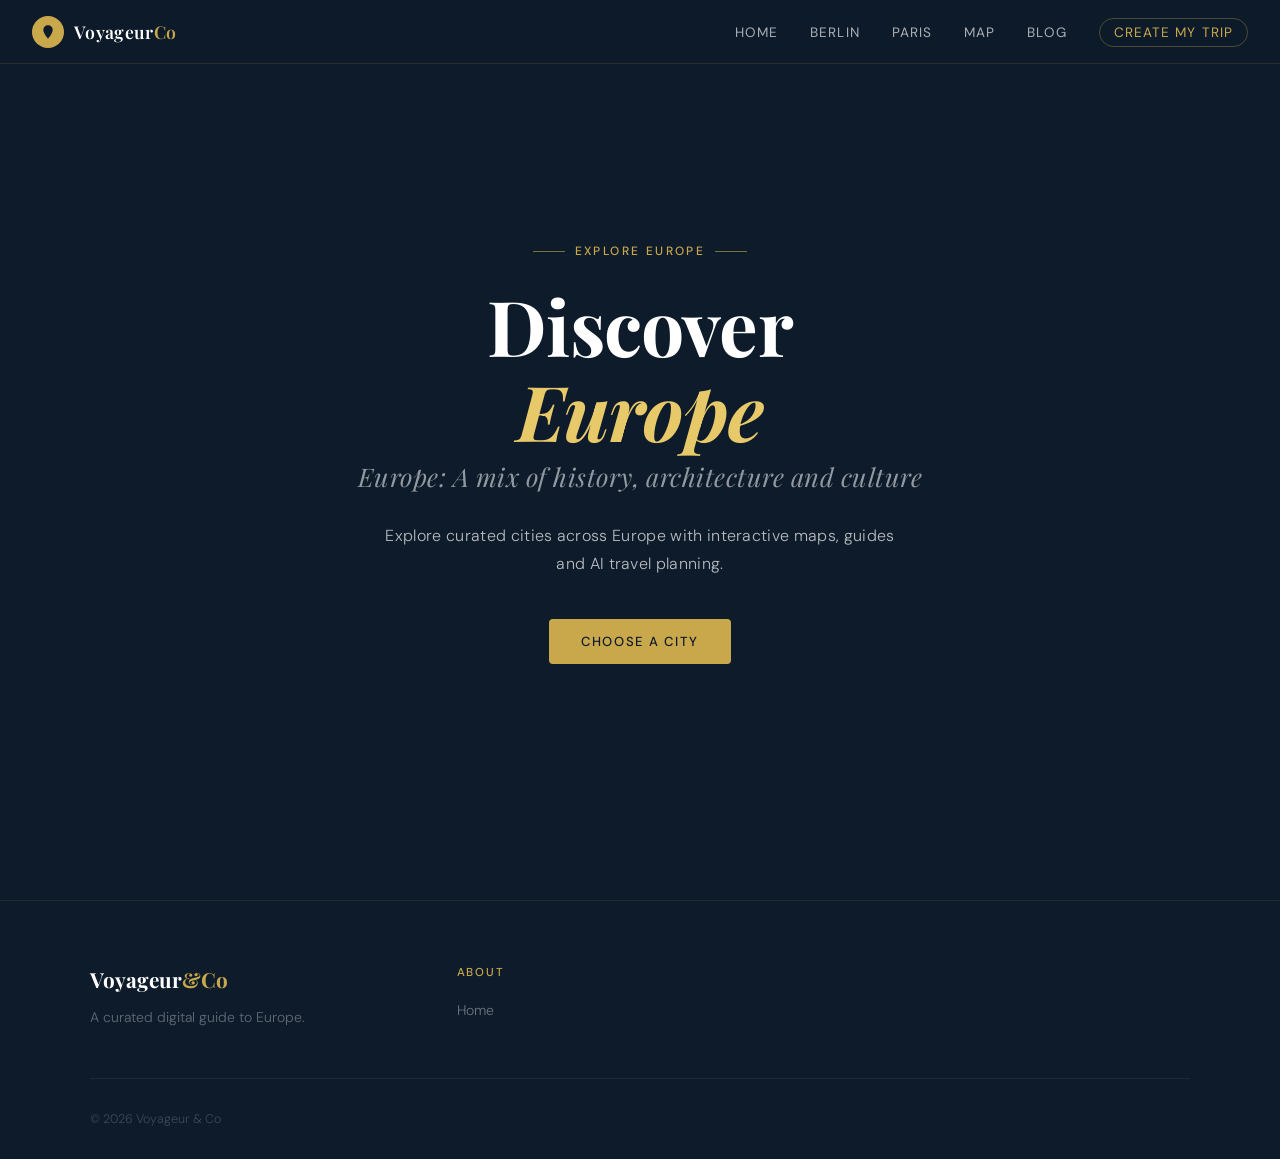
==== commit bbb20713: "Update index.html" ====
--- a/index.html
+++ b/index.html
@@ -15,169 +15,66 @@
 <nav id="main-nav">
   <div class="nav-brand" onclick="window.location.href='index.html'">
     <div class="nav-brand-icon">
-      <svg viewBox="0 0 24 24" xmlns="http://www.w3.org/2000/svg">
-        <path d="M12 2C8.13 2 5 5.13 5 9c0 5.25 7 13 7 13s7-7.75 7-13c0-3.87-3.13-7-7-7zm0 9.5c-1.38 0-2.5-1.12-2.5-2.5s1.12-2.5 2.5-2.5 2.5 1.12 2.5 2.5-1.12 2.5-2.5 2.5z"/>
+      <svg viewBox="0 0 24 24">
+        <path d="M12 2C8.13 2 5 5.13 5 9c0 5.25 7 13 7 13s7-7.75 7-13c0-3.87-3.13-7-7-7z"/>
       </svg>
     </div>
     <span class="nav-brand-text">Voyageur<span>Co</span></span>
   </div>
-
   <ul class="nav-links">
     <li><a href="index.html">Home</a></li>
-     <li><a href="berlin.html">Berlin</a></li>
-     <li><a href="paris.html">Paris</a></li>
-   <!--  <li><a href="london.html">London</a></li>
-     <li><a href="rome.html">Rome</a></li>
-     <li><a href="barselona.html">Barselona</a></li>-->
+    <li><a href="berlin.html">Berlin</a></li>
+    <li><a href="paris.html">Paris</a></li>
+    <li><a href="map.html">Map</a></li>
+    <li><a href="blog.html">Blog</a></li>
+    <li>
+      <a href="create.html"
+         style="color: var(--gold); border: 1px solid rgba(201,168,76,0.35); padding: 5px 14px; border-radius: 100px;">
+        Create my trip
+      </a>
+    </li>
   </ul>
 </nav>
 
-<!-- ══════════════════════════════════════════════════ HOME ══ -->
-<div id="page-home" class="page active">
+<!-- ── HERO ── -->
+<section class="hero">
+  <div class="hero-bg"></div>
+  <div class="hero-content">
+    <div class="hero-eyebrow">Explore Europe</div>
+    <h1 class="hero-title">Discover<br><em>Europe</em></h1>
+    <p class="hero-subtitle">
+      Europe: A mix of history, architecture and culture
+    </p>
+    <p class="hero-description">
+      Explore curated cities across Europe with interactive maps, guides and AI travel planning.
+    </p>
+    <div class="btn-group">
+      <button class="btn-primary" onclick="toggleCityMenu()">
+        Choose a City
+      </button>
+    </div>
+  </div>
+</section>
 
-  <!-- HERO -->
-  <section class="hero">
-    <div class="hero-bg"></div>
-    <div class="hero-pattern"></div>
-    <div class="hero-content">
-      <div class="hero-eyebrow">Explore Europe</div>
-      <h1 class="hero-title">Discover<br><em>Europe</em></h1>
-      <p class="hero-subtitle">Europe: A mix of different nationalities and history</p>
-      <p class="hero-description">We offer carefully selected places in different cities in Europe, so you can explore Europe and see all of its beauty. The thing that separates us from other tourist sites is our AI trip planner. You can select how long you want to stay in the city, how intense the trip should be, and what kind of places to include.</p>
-      <div class="btn-group">
-        <!-- ✅ Бутон 1 — отваря city menu -->
-        <button class="btn-primary" onclick="toggleCityMenu()">
-          <svg width="14" height="14" viewBox="0 0 24 24" fill="none" stroke="currentColor" stroke-width="2"><circle cx="12" cy="12" r="10"/><path d="M2 12h20M12 2a15.3 15.3 0 014 10 15.3 15.3 0 01-4 10 15.3 15.3 0 01-4-10 15.3 15.3 0 014-10z"/></svg>
-          Choose a City
-        </button>
-        <!-- 
-        <button class="btn-outline" onclick="window.location.href='cities/berlin.html#create'">
-          <svg width="14" height="14" viewBox="0 0 24 24" fill="none" stroke="currentColor" stroke-width="2"><path d="M9.663 17h4.673M12 3v1m6.364 1.636l-.707.707M21 12h-1M4 12H3m3.343-5.657l-.707-.707m2.828 9.9a5 5 0 117.072 0l-.548.547A3.374 3.374 0 0014 18.469V19a2 2 0 11-4 0v-.531c0-.895-.356-1.754-.988-2.386l-.548-.547z"/></svg>
-          Build My Itinerary
-        </button>-->
-      </div>
-    </div>
-    <div class="hero-scroll">
-      <span>Scroll</span>
-      <div class="hero-scroll-line"></div>
-    </div>
-  </section>
+<!-- ── CITY MENU ── -->
+<div id="city-menu" class="city-menu">
+  <a href="berlin.html">Berlin</a>
+  <a href="paris.html">Paris</a>
+  <a href="rome.html">Rome</a>
+  <a href="london.html">London</a>
+  <a href="barcelona.html">Barcelona</a>
+</div>
 
-  <!-- WHAT WE OFFER -->
-  <section class="home-features">
-    <div class="section-header">
-      <span class="section-label">What We Offer</span>
-      <h2 class="section-title">Your Guide to<br><em style="font-style:italic; color: var(--gold-light);">Europe</em></h2>
-      <div class="section-line"></div>
-    </div>
-    <div class="features-grid">
-      <div class="feature-card">
-        <div class="feature-icon">
-          <svg viewBox="0 0 24 24"><path d="M9 20l-5.447-2.724A1 1 0 013 16.382V5.618a1 1 0 011.447-.894L9 7m0 13l6-3m-6 3V7m6 10l4.553 2.276A1 1 0 0021 18.382V7.618a1 1 0 00-.553-.894L15 4m0 13V4m0 0L9 7"/></svg>
-        </div>
-        <h3 class="feature-title">Interactive Map</h3>
-        <p class="feature-text">Navigate Europe's landmarks, restaurants, and hidden gems on a fully interactive map powered by OpenStreetMap.</p>
-      </div>
-      <div class="feature-card">
-        <div class="feature-icon">
-          <svg viewBox="0 0 24 24"><rect x="3" y="3" width="7" height="7" rx="1"/><rect x="14" y="3" width="7" height="7" rx="1"/><rect x="3" y="14" width="7" height="7" rx="1"/><rect x="14" y="14" width="7" height="7" rx="1"/></svg>
-        </div>
-        <h3 class="feature-title">Curated Directory</h3>
-        <p class="feature-text">Browse a structured collection of tourist spots, historic places and the best places for photos — filterable by category.</p>
-      </div>
-      <div class="feature-card">
-        <div class="feature-icon">
-          <svg viewBox="0 0 24 24"><path d="M12 20h9M16.5 3.5a2.121 2.121 0 013 3L7 19l-4 1 1-4L16.5 3.5z"/></svg>
-        </div>
-        <h3 class="feature-title">Travel Blog</h3>
-        <p class="feature-text">Insider tips, seasonal guides, and local recommendations written to help you make the most of your visit to Europe.</p>
-      </div>
-      <div class="feature-card">
-        <div class="feature-icon">
-          <svg viewBox="0 0 24 24"><path d="M9.663 17h4.673M12 3v1m6.364 1.636l-.707.707M21 12h-1M4 12H3m3.343-5.657l-.707-.707m2.828 9.9a5 5 0 117.072 0l-.548.547A3.374 3.374 0 0014 18.469V19a2 2 0 11-4 0v-.531c0-.895-.356-1.754-.988-2.386l-.548-.547z"/></svg>
-        </div>
-        <h3 class="feature-title">AI Trip Planner</h3>
-        <p class="feature-text">From Rome's ancient history to the quiet remains of the Berlin Wall — let our AI build your perfect itinerary in seconds.</p>
-      </div>
-    </div>
-  </section>
-
-  <!-- FEATURED PLACES 
-  <section class="home-highlights">
-    <div class="section-header">
-      <span class="section-label" style="color: var(--navy);">Featured Places</span>
-      <h2 class="section-title section-title-dark">Must-See in Europe</h2>
-      <div class="section-line"></div>
-    </div>
-    <div class="highlights-grid">
-  
-      <div class="highlight-card" onclick="window.location.href='cities/berlin.html'">
-        <div class="highlight-img">
-          <div class="highlight-img-inner" style="background-image: url('https://upload.wikimedia.org/wikipedia/commons/thumb/4/4b/Reichstag_building_Berlin_view_from_west_before_sunset.jpg/1280px-Reichstag_building_Berlin_view_from_west_before_sunset.jpg'); background-size: cover; background-position: center;"></div>
-          <span class="highlight-cat">🇩🇪 Berlin</span>
-        </div>
-        <div class="highlight-body">
-          <h3 class="highlight-name">The Reichstag</h3>
-          <p class="highlight-desc">The seat of the German Parliament. An architectural masterpiece of stone and glass, representing the turbulent evolution of European power and democratic resilience.</p>
-        </div>
-      </div>
-
-      
-      <div class="highlight-card" onclick="window.location.href='cities/london.html'">
-        <div class="highlight-img">
-          <div class="highlight-img-inner" style="background-image: url('https://upload.wikimedia.org/wikipedia/commons/thumb/9/93/Clock_Tower_-_Palace_of_Westminster%2C_London_-_May_2007.jpg/800px-Clock_Tower_-_Palace_of_Westminster%2C_London_-_May_2007.jpg'); background-size: cover; background-position: center;"></div>
-          <span class="highlight-cat">🇬🇧 London</span>
-        </div>
-        <div class="highlight-body">
-          <h3 class="highlight-name">Big Ben</h3>
-          <p class="highlight-desc">The Great Bell was cast in 1858 and named after Sir Benjamin Hall, becoming a worldwide symbol of British resilience and precision.</p>
-        </div>
-      </div>
-
-      
-      <div class="highlight-card" onclick="window.location.href='cities/paris.html'">
-        <div class="highlight-img">
-          <div class="highlight-img-inner" style="background-image: url('https://upload.wikimedia.org/wikipedia/commons/thumb/6/6e/Paris_-_Musee_du_Louvre_-_Facade_ouest.jpg/1280px-Paris_-_Musee_du_Louvre_-_Facade_ouest.jpg'); background-size: cover; background-position: center;"></div>
-          <span class="highlight-cat">🇫🇷 Paris</span>
-        </div>
-        <div class="highlight-body">
-          <h3 class="highlight-name">The Louvre</h3>
-          <p class="highlight-desc">Originally built as a fortress in the 12th century, the Louvre evolved into the world's largest and most visited art museum during the French Revolution.</p>
-        </div>
-      </div>
-
-    </div>
-  </section>-->
-
-</div>
-<!-- ══ END PAGE HOME ══ -->
-<!-- ══════════════════════════════════════════════ FOOTER ══ -->
+<!-- ── FOOTER ── -->
 <footer id="site-footer">
   <div class="footer-inner">
     <div>
       <div class="footer-brand-name">Voyageur<span>&amp;Co</span></div>
-      <p class="footer-brand-desc">A curated digital guide to Europe — helping travelers discover Europe through another perspective.</p>
+      <p class="footer-brand-desc">
+        A curated digital guide to Europe.
+      </p>
     </div>
     <div>
-<!--      <div class="footer-col-title">Cities</div>
-      <ul class="footer-links">
-        <li><a href="cities/berlin.html">🇩🇪 Berlin</a></li>
-        <li><a href="cities/paris.html">🇫🇷 Paris</a></li>
-        <li><a href="cities/rome.html">🇮🇹 Rome</a></li>
-        <li><a href="cities/london.html">🇬🇧 London</a></li>
-        <li><a href="cities/barcelona.html">🇪🇸 Barcelona</a></li>
-      </ul>
-    </div>
-    <div>
-      <div class="footer-col-title">Explore</div>
-      <ul class="footer-links">
-        <li><a href="cities/berlin.html#map">Interactive Map</a></li>
-        <li><a href="cities/berlin.html#explore">Explore Landmarks</a></li>
-        <li><a href="cities/berlin.html#blog">Travel Blog</a></li>
-        <li><a href="cities/berlin.html#create">Create My Trip</a></li>
-      </ul>
-    </div>
-    <div>-->
       <div class="footer-col-title">About</div>
       <ul class="footer-links">
         <li><a href="index.html">Home</a></li>
@@ -185,25 +82,25 @@
     </div>
   </div>
   <div class="footer-bottom">
-    <span class="footer-copy">&copy; 2026 Voyageur &amp; Co — Europe</span>
-    <span class="footer-badge">Version 2.0</span>
+    <span class="footer-copy">&copy; 2026 Voyageur &amp; Co</span>
   </div>
 </footer>
 
+<!-- ── SCRIPT ── -->
 <script>
-  // ✅ Toggle city menu
-  function toggleCityMenu() {
-    const menu = document.getElementById('city-menu');
-    menu.classList.toggle('open');
+function toggleCityMenu() {
+  const menu = document.getElementById('city-menu');
+  menu.classList.toggle('open');
+}
+
+
+document.addEventListener('click', (e) => {
+  const menu = document.getElementById('city-menu');
+  const btn = document.querySelector('.btn-primary');
+  if (!menu.contains(e.target) && !btn.contains(e.target)) {
+    menu.classList.remove('open');
   }
-
-  // ✅ Затваря менюто при клик извън него
-  document.addEventListener('click', (e) => {
-    const hamburger = document.querySelector('.city-hamburger');
-    if (hamburger && !hamburger.contains(e.target)) {
-      document.getElementById('city-menu').classList.remove('open');
-    }
-  });
+});
 </script>
 
 </body>
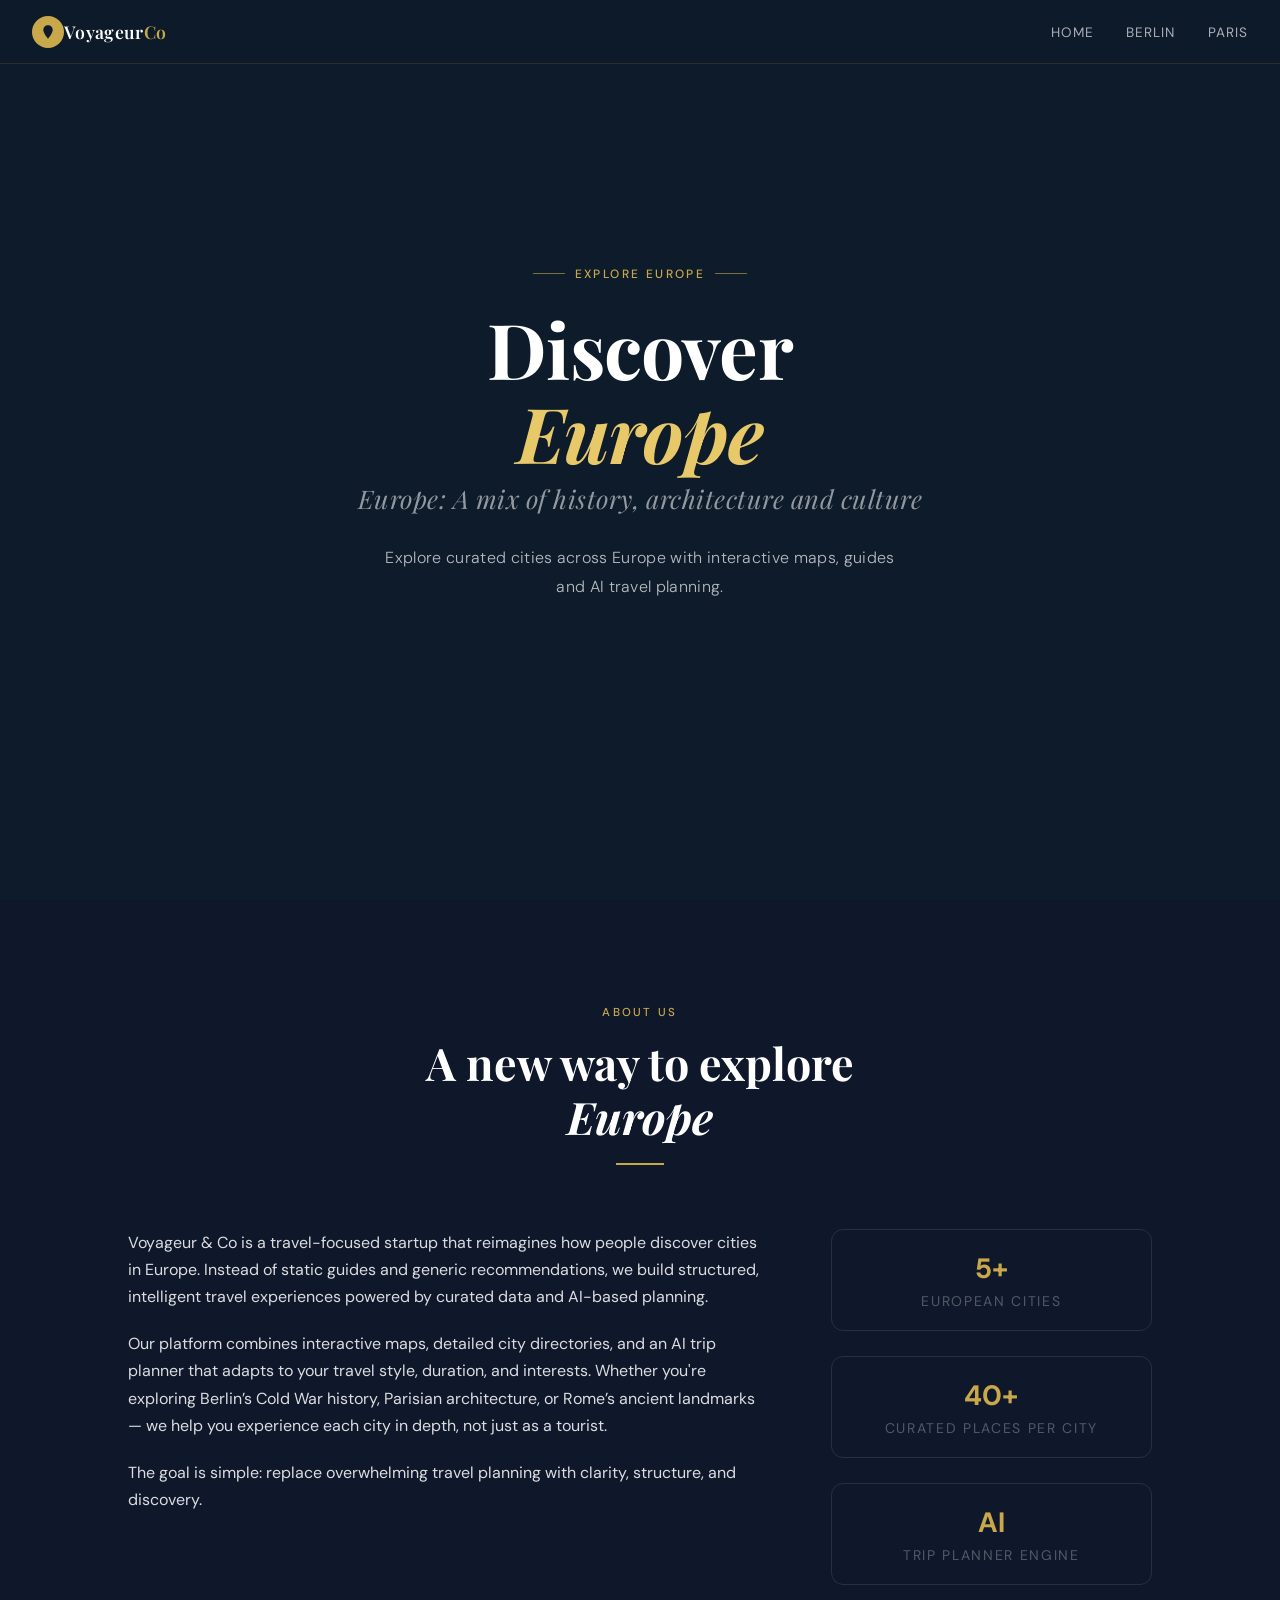
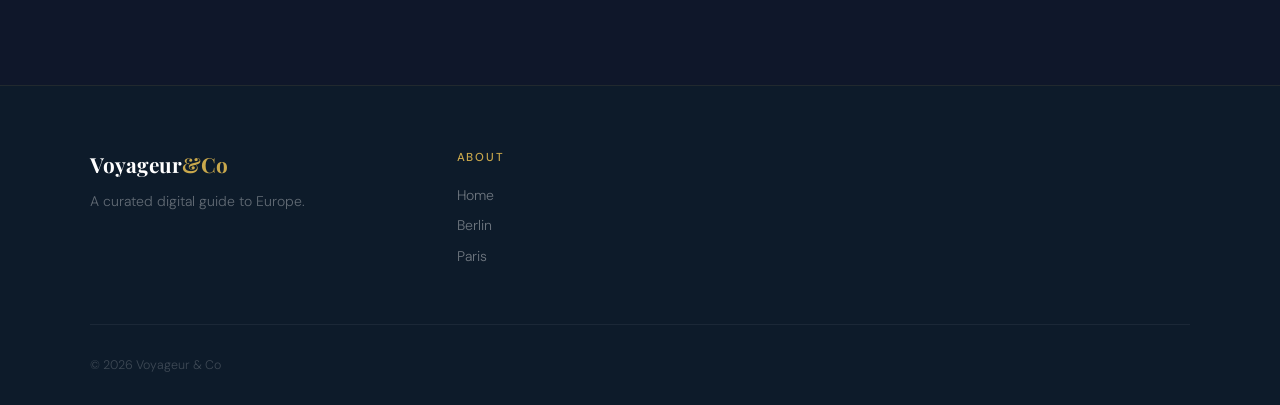
==== commit a0cc8fa4: "Update index.html" ====
--- a/index.html
+++ b/index.html
@@ -25,14 +25,6 @@
     <li><a href="index.html">Home</a></li>
     <li><a href="berlin.html">Berlin</a></li>
     <li><a href="paris.html">Paris</a></li>
-    <li><a href="map.html">Map</a></li>
-    <li><a href="blog.html">Blog</a></li>
-    <li>
-      <a href="create.html"
-         style="color: var(--gold); border: 1px solid rgba(201,168,76,0.35); padding: 5px 14px; border-radius: 100px;">
-        Create my trip
-      </a>
-    </li>
   </ul>
 </nav>
 
@@ -48,12 +40,65 @@
     <p class="hero-description">
       Explore curated cities across Europe with interactive maps, guides and AI travel planning.
     </p>
-    <div class="btn-group">
+ <!--   <div class="btn-group">
       <button class="btn-primary" onclick="toggleCityMenu()">
         Choose a City
-      </button>
+      </button>-->
     </div>
   </div>
+</section>
+  <!-- ── ABOUT US ── -->
+<section class="about-us">
+
+  <div class="section-header">
+    <span class="section-label">About Us</span>
+    <h2 class="section-title">
+      A new way to explore<br><em>Europe</em>
+    </h2>
+    <div class="section-line"></div>
+  </div>
+
+  <div class="about-content">
+
+    <div class="about-text">
+      <p>
+        Voyageur & Co is a travel-focused startup that reimagines how people discover cities in Europe.
+        Instead of static guides and generic recommendations, we build structured, intelligent travel experiences
+        powered by curated data and AI-based planning.
+      </p>
+
+      <p>
+        Our platform combines interactive maps, detailed city directories, and an AI trip planner that adapts
+        to your travel style, duration, and interests. Whether you're exploring Berlin’s Cold War history,
+        Parisian architecture, or Rome’s ancient landmarks — we help you experience each city in depth, not just as a tourist.
+      </p>
+
+      <p>
+        The goal is simple: replace overwhelming travel planning with clarity, structure, and discovery.
+      </p>
+    </div>
+
+    <div class="about-stats">
+
+      <div class="about-stat">
+        <div class="stat-number">5+</div>
+        <div class="stat-label">European Cities</div>
+      </div>
+
+      <div class="about-stat">
+        <div class="stat-number">40+</div>
+        <div class="stat-label">Curated Places per City</div>
+      </div>
+
+      <div class="about-stat">
+        <div class="stat-number">AI</div>
+        <div class="stat-label">Trip Planner Engine</div>
+      </div>
+
+    </div>
+
+  </div>
+
 </section>
 
 <!-- ── CITY MENU ── -->
@@ -78,6 +123,8 @@
       <div class="footer-col-title">About</div>
       <ul class="footer-links">
         <li><a href="index.html">Home</a></li>
+         <li><a href="berlin.html">Berlin</a></li>
+         <li><a href="paris.html">Paris</a></li>
       </ul>
     </div>
   </div>
--- a/style.css
+++ b/style.css
@@ -1,560 +1,570 @@
 *, *::before, *::after { box-sizing: border-box; margin: 0; padding: 0; }
 
-  :root {
-    --navy: #0d1b2a;
-    --navy-mid: #1a2f45;
-    --navy-light: #243d57;
-    --gold: #c9a84c;
-    --gold-light: #e8c96a;
-    --gold-pale: #f5e9c8;
-    --cream: #faf7f0;
-    --white: #ffffff;
-    --text-dark: #0d1b2a;
-    --text-mid: #4a5e72;
-    --text-light: #8a9bac;
-    --border: rgba(201,168,76,0.2);
-    --border-light: rgba(13,27,42,0.1);
-    --serif: 'Playfair Display', Georgia, serif;
-    --sans: 'DM Sans', system-ui, sans-serif;
-    --radius: 4px;
-    --radius-lg: 8px;
-    --transition: 0.3s cubic-bezier(0.4, 0, 0.2, 1);
-  }
-
-  html { scroll-behavior: smooth; }
-
-  body {
-    font-family: var(--sans);
-    background: var(--cream);
-    color: var(--text-dark);
-    min-height: 100vh;
-    overflow-x: hidden;
-  }
-
-  /* ── NAV ── */
-  nav {
-    position: fixed; top: 0; left: 0; right: 0;
-    z-index: 1000;
-    background: rgba(13, 27, 42, 0.96);
-    backdrop-filter: blur(12px);
-    border-bottom: 1px solid rgba(201,168,76,0.15);
-    padding: 0 2rem;
-    display: flex; align-items: center; justify-content: space-between;
-    height: 64px;
-    transition: var(--transition);
-  }
-
-  .nav-brand {
-    display: flex; align-items: center; gap: 10px;
-    text-decoration: none; cursor: pointer;
-  }
-
-  .nav-brand-icon {
-    width: 32px; height: 32px;
-    background: var(--gold);
-    border-radius: 50%;
-    display: flex; align-items: center; justify-content: center;
-  }
-
-  .nav-brand-icon svg { width: 16px; height: 16px; fill: var(--navy); }
-
-  .nav-brand-text {
-    font-family: var(--serif);
-    font-size: 1.1rem;
-    font-weight: 600;
-    color: var(--white);
-    letter-spacing: 0.02em;
-  }
-
-  .nav-brand-text span { color: var(--gold); }
-
-  .nav-links {
-    display: flex; align-items: center; gap: 2rem;
-    list-style: none;
-  }
-
-  .nav-links a {
-    font-size: 0.85rem;
-    font-weight: 400;
-    letter-spacing: 0.08em;
-    text-transform: uppercase;
-    color: rgba(255,255,255,0.65);
-    text-decoration: none;
-    cursor: pointer;
-    transition: color 0.2s;
-    padding: 4px 0;
-    position: relative;
-  }
-
-  .nav-links a::after {
-    content: '';
-    position: absolute; bottom: 0; left: 0; right: 0;
-    height: 1px;
-    background: var(--gold);
-    transform: scaleX(0);
-    transition: transform 0.25s ease;
-    transform-origin: center;
-  }
-
-  .nav-links a:hover, .nav-links a.active { color: var(--gold-light); }
-  .nav-links a.active::after, .nav-links a:hover::after { transform: scaleX(1); }
-
-  /* ── PAGES ── */
-  .page { display: none; min-height: 100vh; }
-  .page.active { display: block; }
-
-  /* ── HOME PAGE ── */
-  .hero {
-    position: relative;
-    height: 100vh;
-    min-height: 600px;
-    display: flex;
-    align-items: center;
-    justify-content: center;
-    overflow: hidden;
-    background: var(--navy);
-  }
-
-  .hero-bg {
-    position: absolute;
-    inset: 0;
-    z-index: 1;
-    background:
-      linear-gradient(160deg, rgba(13,27,42,0.85) 0%, rgba(13,27,42,0.6) 50%, rgba(13,27,42,0.9) 100%),
-      url('https://images.unsplash.com/photo-1603211458308-1b1c0c6a0f5b?auto=format&fit=crop&w=1280&q=80') center/cover no-repeat;
-    background-size: cover;
-    background-position: center;
-  }
-
-  .hero-pattern {
-    position: absolute;
-    inset: 0;
-    z-index: 2;
-    background-image: repeating-linear-gradient(
-      45deg, transparent, transparent 40px,
-      rgba(201,168,76,0.03) 40px, rgba(201,168,76,0.03) 80px
-    );
-    pointer-events: none;
-  }
-
-  .hero-content {
-    position: relative;
-    z-index: 3;
-    text-align: center;
-    padding: 2rem;
-    max-width: 800px;
-    animation: heroFade 1.2s ease forwards;
-  }
-
-  @keyframes heroFade {
-    from { opacity: 0; transform: translateY(28px); }
-    to { opacity: 1; transform: translateY(0); }
-  }
-
-  .hero-eyebrow {
-    display: inline-flex; align-items: center; gap: 10px;
-    font-size: 0.75rem;
-    font-weight: 500;
-    letter-spacing: 0.2em;
-    text-transform: uppercase;
-    color: var(--gold);
-    margin-bottom: 1.5rem;
-  }
-
-  .hero-eyebrow::before, .hero-eyebrow::after {
-    content: '';
-    display: inline-block;
-    width: 32px; height: 1px;
-    background: var(--gold);
-    opacity: 0.6;
-  }
-
-  .hero-title {
-    font-family: var(--serif);
-    font-size: clamp(2.8rem, 6vw, 5.5rem);
-    font-weight: 700;
-    line-height: 1.1;
-    color: var(--white);
-    margin-bottom: 0.4rem;
-    letter-spacing: -0.01em;
-  }
-
-  .hero-title em { font-style: italic; color: var(--gold-light); }
-
-  .hero-subtitle {
-    font-family: var(--serif);
-    font-size: clamp(1.1rem, 2.5vw, 1.6rem);
-    font-weight: 400;
-    font-style: italic;
-    color: rgba(255,255,255,0.55);
-    margin-bottom: 1.8rem;
-    letter-spacing: 0.02em;
-  }
-
-  .hero-description {
-    font-size: 1rem;
-    font-weight: 300;
-    line-height: 1.8;
-    color: rgba(255,255,255,0.7);
-    max-width: 540px;
-    margin: 0 auto 2.5rem;
-    letter-spacing: 0.02em;
-  }
-
-  .btn-group { display: flex; gap: 1rem; justify-content: center; flex-wrap: wrap; }
-
-  .btn-primary {
-    display: inline-flex; align-items: center; gap: 8px;
-    background: var(--gold);
-    color: var(--navy);
-    font-family: var(--sans);
-    font-size: 0.82rem;
-    font-weight: 500;
-    letter-spacing: 0.12em;
-    text-transform: uppercase;
-    text-decoration: none;
-    padding: 14px 32px;
-    border: none; border-radius: var(--radius);
-    cursor: pointer;
-    transition: background 0.25s, transform 0.2s;
-  }
-
-  .btn-primary:hover { background: var(--gold-light); transform: translateY(-1px); }
-
-  .btn-outline {
-    display: inline-flex; align-items: center; gap: 8px;
-    background: transparent;
-    color: var(--white);
-    font-family: var(--sans);
-    font-size: 0.82rem;
-    font-weight: 400;
-    letter-spacing: 0.12em;
-    text-transform: uppercase;
-    text-decoration: none;
-    padding: 14px 32px;
-    border: 1px solid rgba(255,255,255,0.3);
-    border-radius: var(--radius);
-    cursor: pointer;
-    transition: border-color 0.2s, background 0.2s, transform 0.2s;
-  }
-
-  .btn-outline:hover {
-    border-color: var(--gold);
-    color: var(--gold-light);
-    background: rgba(201,168,76,0.06);
-    transform: translateY(-1px);
-  }
-
-  .hero-scroll {
-    position: absolute; bottom: 2.5rem; left: 50%;
-    transform: translateX(-50%);
-    display: flex; flex-direction: column; align-items: center; gap: 8px;
-    animation: bounce 2s infinite ease-in-out;
-  }
-
-  @keyframes bounce {
-    0%, 100% { transform: translateX(-50%) translateY(0); }
-    50% { transform: translateX(-50%) translateY(8px); }
-  }
-
-  .hero-scroll span {
-    font-size: 0.65rem;
-    letter-spacing: 0.2em;
-    text-transform: uppercase;
-    color: rgba(255,255,255,0.35);
-  }
-
-  .hero-scroll-line {
-    width: 1px; height: 48px;
-    background: linear-gradient(to bottom, rgba(201,168,76,0.6), transparent);
-  }
-
-  /* ── HOME FEATURES ── */
-  .home-features {
-    background: var(--navy);
-    padding: 6rem 2rem;
-  }
-
-  .section-header { text-align: center; margin-bottom: 4rem; }
-
-  .section-label {
-    display: inline-block;
-    font-size: 0.72rem;
-    font-weight: 500;
-    letter-spacing: 0.2em;
-    text-transform: uppercase;
-    color: var(--gold);
-    margin-bottom: 1rem;
-  }
-
-  .section-title {
-    font-family: var(--serif);
-    font-size: clamp(1.8rem, 3.5vw, 2.8rem);
-    font-weight: 700;
-    color: var(--white);
-    line-height: 1.2;
-  }
-
-  .section-title-dark { color: var(--navy); }
-
-  .section-line {
-    width: 48px; height: 2px;
-    background: var(--gold);
-    margin: 1.2rem auto 0;
-  }
-
-  .features-grid {
-    display: grid;
-    grid-template-columns: repeat(auto-fit, minmax(220px, 1fr));
-    gap: 2rem;
-    max-width: 1100px;
-    margin: 0 auto;
-  }
-
-  .feature-card {
-    background: var(--navy-mid);
-    border: 1px solid rgba(201,168,76,0.12);
-    border-radius: var(--radius-lg);
-    padding: 2rem 1.8rem;
-    transition: border-color 0.25s, transform 0.25s;
-    cursor: default;
-  }
-
-  .feature-card:hover { border-color: rgba(201,168,76,0.4); transform: translateY(-4px); }
-
-  .feature-icon {
-    width: 48px; height: 48px;
-    background: rgba(201,168,76,0.12);
-    border-radius: var(--radius);
-    display: flex; align-items: center; justify-content: center;
-    margin-bottom: 1.2rem;
-  }
-
-  .feature-icon svg { width: 22px; height: 22px; stroke: var(--gold); fill: none; stroke-width: 1.5; }
-
-  .feature-title {
-    font-family: var(--serif);
-    font-size: 1.15rem;
-    font-weight: 600;
-    color: var(--white);
-    margin-bottom: 0.6rem;
-  }
-
-  .feature-text {
-    font-size: 0.9rem;
-    font-weight: 300;
-    line-height: 1.7;
-    color: rgba(255,255,255,0.5);
-  }
-
-  /* ── HOME HIGHLIGHTS ── */
-  .home-highlights { background: var(--cream); padding: 6rem 2rem; }
-
-  .highlights-grid {
-    display: grid;
-    grid-template-columns: repeat(auto-fit, minmax(280px, 1fr));
-    gap: 1.5rem;
-    max-width: 1100px;
-    margin: 0 auto;
-  }
-
-  .highlight-card {
-    background: var(--white);
-    border: 1px solid var(--border-light);
-    border-radius: var(--radius-lg);
-    overflow: hidden;
-    transition: box-shadow 0.25s, transform 0.25s;
-    cursor: pointer;
-  }
-
-  .highlight-card:hover { transform: translateY(-4px); box-shadow: 0 16px 40px rgba(13,27,42,0.12); }
-
-  .highlight-img { height: 180px; background: var(--navy-mid); position: relative; overflow: hidden; }
-
-  .highlight-img-inner {
-    position: absolute; inset: 0;
-    width: 100%; height: 100%;
-    background-size: cover;
-    background-position: center;
-    background-color: var(--navy-mid);
-    transition: transform 0.5s ease;
-  }
-
-  .highlight-card:hover .highlight-img-inner { transform: scale(1.05); }
-
-  .highlight-cat {
-    position: absolute; top: 12px; left: 12px;
-    background: var(--gold);
-    color: var(--navy);
-    font-size: 0.65rem;
-    font-weight: 500;
-    letter-spacing: 0.12em;
-    text-transform: uppercase;
-    padding: 4px 10px;
-    border-radius: 2px;
-  }
-
-  .highlight-body { padding: 1.4rem; }
-
-  .highlight-name {
-    font-family: var(--serif);
-    font-size: 1.1rem;
-    font-weight: 600;
-    color: var(--navy);
-    margin-bottom: 0.4rem;
-  }
-
-  .highlight-desc {
-    font-size: 0.875rem;
-    font-weight: 300;
-    line-height: 1.65;
-    color: var(--text-mid);
-  }
-
-  /* ── HOME STATS ── */
-  .home-stats {
-    background: var(--navy);
-    padding: 4rem 2rem;
-    border-top: 1px solid rgba(201,168,76,0.1);
-    border-bottom: 1px solid rgba(201,168,76,0.1);
-  }
-
-  .stats-row {
-    display: grid;
-    grid-template-columns: repeat(auto-fit, minmax(160px, 1fr));
-    gap: 2rem;
-    max-width: 900px;
-    margin: 0 auto;
-    text-align: center;
-  }
-
-  .stat-num {
-    font-family: var(--serif);
-    font-size: 2.8rem;
-    font-weight: 700;
-    color: var(--gold);
-    line-height: 1;
-    margin-bottom: 0.4rem;
-  }
-
-  .stat-label {
-    font-size: 0.78rem;
-    font-weight: 400;
-    letter-spacing: 0.12em;
-    text-transform: uppercase;
-    color: rgba(255,255,255,0.4);
-  }
-
-  /* ── DIRECTORY PAGE ── */
-  .page-hero {
-    background: var(--navy);
-    padding: 8rem 2rem 5rem;
-    position: relative;
-    overflow: hidden;
-    text-align: center;
-  }
-
-  .page-hero::before {
-    content: '';
-    position: absolute; inset: 0;
-    background-image: repeating-linear-gradient(
-      -45deg, transparent, transparent 60px,
-      rgba(201,168,76,0.03) 60px, rgba(201,168,76,0.03) 61px
-    );
-  }
-
-  .page-hero-label {
-    display: inline-block;
-    font-size: 0.72rem;
-    font-weight: 500;
-    letter-spacing: 0.2em;
-    text-transform: uppercase;
-    color: var(--gold);
-    margin-bottom: 1rem;
-    position: relative;
-  }
-
-  .page-hero-title {
-    font-family: var(--serif);
-    font-size: clamp(2rem, 4vw, 3.5rem);
-    font-weight: 700;
-    color: var(--white);
-    line-height: 1.15;
-    position: relative;
-  }
-
-  .page-hero-title em { font-style: italic; color: var(--gold-light); }
-
-  .page-hero-sub {
-    font-size: 0.95rem;
-    font-weight: 300;
-    color: rgba(255,255,255,0.5);
-    margin-top: 1rem;
-    position: relative;
-    max-width: 480px;
-    margin-left: auto; margin-right: auto;
-  }
-
-  /* Directory controls */
-  .dir-controls {
-    background: var(--white);
-    border-bottom: 1px solid var(--border-light);
-    padding: 1.2rem 2rem;
-    display: flex; align-items: center; gap: 1rem;
-    flex-wrap: wrap;
-    position: sticky; top: 64px; z-index: 100;
-  }
-
-  .dir-search {
-    flex: 1; min-width: 200px;
-    display: flex; align-items: center; gap: 8px;
-    background: var(--cream);
-    border: 1px solid var(--border-light);
-    border-radius: var(--radius);
-    padding: 0 12px;
-    height: 40px;
-  }
-
-  .dir-search svg { width: 16px; height: 16px; stroke: var(--text-light); flex-shrink: 0; fill: none; stroke-width: 2; }
-
-  .dir-search input {
-    border: none; background: transparent;
-    font-family: var(--sans); font-size: 0.9rem; font-weight: 300;
-    color: var(--text-dark);
-    outline: none; width: 100%;
-  }
-
-  .dir-search input::placeholder { color: var(--text-light); }
-
-  .filter-pills { display: flex; gap: 0.5rem; flex-wrap: wrap; }
-
-  .pill {
-    display: inline-flex; align-items: center;
-    font-size: 0.78rem; font-weight: 400;
-    letter-spacing: 0.05em;
-    padding: 6px 14px;
-    border-radius: 100px;
-    border: 1px solid var(--border-light);
-    background: var(--white);
-    color: var(--text-mid);
-    cursor: pointer;
-    transition: all 0.2s;
-    white-space: nowrap;
-  }
-
-  .pill:hover { border-color: var(--navy); color: var(--navy); }
-  .pill.active { background: var(--navy); color: var(--white); border-color: var(--navy); }
- /* About us */
-.page {
+:root {
+  --navy: #0d1b2a;
+  --navy-mid: #1a2f45;
+  --navy-light: #243d57;
+  --gold: #c9a84c;
+  --gold-light: #e8c96a;
+  --gold-pale: #f5e9c8;
+  --cream: #faf7f0;
+  --white: #ffffff;
+  --text-dark: #0d1b2a;
+  --text-mid: #4a5e72;
+  --text-light: #8a9bac;
+  --border: rgba(201,168,76,0.2);
+  --border-light: rgba(13,27,42,0.1);
+  --serif: 'Playfair Display', Georgia, serif;
+  --sans: 'DM Sans', system-ui, sans-serif;
+  --radius: 4px;
+  --radius-lg: 8px;
+  --transition: 0.3s cubic-bezier(0.4, 0, 0.2, 1);
+}
+
+html { scroll-behavior: smooth; }
+
+body {
+  font-family: var(--sans);
+  background: var(--cream);
+  color: var(--text-dark);
+  min-height: 100vh;
+  overflow-x: hidden;
+}
+
+/* ── PAGES ── */
+.page { display: none; min-height: 100vh; }
+.page.active { display: block; }
+
+/* ── NAV ── */
+nav {
+  position: fixed; top: 0; left: 0; right: 0;
+  z-index: 1000;
+  background: rgba(13, 27, 42, 0.96);
+  backdrop-filter: blur(12px);
+  border-bottom: 1px solid rgba(201,168,76,0.15);
+  padding: 0 2rem;
+  display: flex; align-items: center; justify-content: space-between;
+  height: 64px;
+  transition: var(--transition);
+}
+
+.nav-brand {
+  color: var(--white);
+  font-family: var(--serif);
+  font-weight: 600;
+  cursor: pointer;
+  display: flex;
+  align-items: center;
+}
+
+.nav-brand-icon {
+  width: 32px; height: 32px;
+  background: var(--gold);
+  border-radius: 50%;
+  display: flex; align-items: center; justify-content: center;
+}
+
+.nav-brand-icon svg { width: 16px; height: 16px; fill: var(--navy); }
+
+.nav-brand-text {
+  font-family: var(--serif);
+  font-size: 1.1rem;
+  font-weight: 600;
+  color: var(--white);
+  letter-spacing: 0.02em;
+}
+
+.nav-brand-text span { color: var(--gold); }
+
+.nav-links {
+  display: flex; align-items: center; gap: 2rem;
+  list-style: none;
+}
+
+.nav-links a {
+  font-size: 0.85rem;
+  font-weight: 400;
+  letter-spacing: 0.08em;
+  text-transform: uppercase;
+  color: rgba(255,255,255,0.65);
+  text-decoration: none;
+  cursor: pointer;
+  transition: color 0.2s;
+  padding: 4px 0;
+  position: relative;
+}
+
+.nav-links a::after {
+  content: '';
+  position: absolute; bottom: 0; left: 0; right: 0;
+  height: 1px;
+  background: var(--gold);
+  transform: scaleX(0);
+  transition: transform 0.25s ease;
+  transform-origin: center;
+}
+
+.nav-links a:hover,
+.nav-links a.active { color: var(--gold-light); }
+.nav-links a.active::after,
+.nav-links a:hover::after { transform: scaleX(1); }
+
+/* ── CITY SWITCHER ── */
+.city-hamburger {
+  position: relative;
+  cursor: pointer;
+  color: var(--gold);
+  list-style: none;
+}
+
+.hamburger-btn {
+  background: transparent;
+  border: 1px solid rgba(201,168,76,0.35);
+  color: var(--gold);
+  font-family: var(--sans);
+  font-size: 0.82rem;
+  font-weight: 500;
+  letter-spacing: 0.08em;
+  padding: 6px 14px;
+  border-radius: 100px;
+  cursor: pointer;
+  display: flex; align-items: center; gap: 6px;
+  transition: all 0.2s;
+}
+
+.hamburger-btn:hover {
+  background: rgba(201,168,76,0.08);
+  border-color: var(--gold);
+}
+
+/* ✅ Поправено — .open вместо .active (съвпада с JS) */
+.city-menu {
+  position: absolute;
+  top: 54px;
+  right: 0;
+  background: var(--navy-mid);
+  border: 1px solid rgba(201,168,76,0.15);
+  border-radius: var(--radius-lg);
+  padding: 8px;
   display: none;
-}
-
-.page.active {
-  display: block;
-}
- .about-content h2 {
-  font-family: 'Playfair Display', serif;
-  color: #c9a84c;
+  flex-direction: column;
+  gap: 4px;
+  z-index: 999;
+  min-width: 160px;
+  box-shadow: 0 8px 32px rgba(0,0,0,0.3);
+}
+
+.city-menu.open { display: flex; }
+
+.city-menu a {
+  padding: 10px 14px;
+  cursor: pointer;
+  border-radius: var(--radius);
+  transition: 0.2s;
+  color: rgba(255,255,255,0.7);
+  text-decoration: none;
+  font-size: 0.88rem;
+  font-weight: 400;
+  letter-spacing: 0.04em;
+}
+
+.city-menu a:hover {
+  background: rgba(201,168,76,0.08);
+  color: var(--gold);
+}
+
+/* ── HERO ── */
+.hero {
+  position: relative;
+  height: 100vh;
+  min-height: 600px;
+  display: flex;
+  align-items: center;
+  justify-content: center;
+  overflow: hidden;
+  background: var(--navy);
+}
+
+.hero-bg {
+  position: absolute;
+  inset: 0;
+  z-index: 1;
+  background:
+    linear-gradient(160deg, rgba(13,27,42,0.85) 0%, rgba(13,27,42,0.6) 50%, rgba(13,27,42,0.9) 100%),
+    url('https://images.unsplash.com/photo-1603211458308-1b1c0c6a0f5b?auto=format&fit=crop&w=1280&q=80') center/cover no-repeat;
+  background-size: cover;
+  background-position: center;
+}
+
+.hero-pattern {
+  position: absolute;
+  inset: 0;
+  z-index: 2;
+  background-image: repeating-linear-gradient(
+    45deg, transparent, transparent 40px,
+    rgba(201,168,76,0.03) 40px, rgba(201,168,76,0.03) 80px
+  );
+  pointer-events: none;
+}
+
+.hero-content {
+  position: relative;
+  z-index: 3;
+  text-align: center;
+  padding: 2rem;
+  max-width: 800px;
+  animation: heroFade 1.2s ease forwards;
+}
+
+@keyframes heroFade {
+  from { opacity: 0; transform: translateY(28px); }
+  to { opacity: 1; transform: translateY(0); }
+}
+
+.hero-eyebrow {
+  display: inline-flex; align-items: center; gap: 10px;
+  font-size: 0.75rem;
+  font-weight: 500;
+  letter-spacing: 0.2em;
+  text-transform: uppercase;
+  color: var(--gold);
+  margin-bottom: 1.5rem;
+}
+
+.hero-eyebrow::before, .hero-eyebrow::after {
+  content: '';
+  display: inline-block;
+  width: 32px; height: 1px;
+  background: var(--gold);
+  opacity: 0.6;
+}
+
+.hero-title {
+  font-family: var(--serif);
+  font-size: clamp(2.8rem, 6vw, 5.5rem);
+  font-weight: 700;
+  line-height: 1.1;
+  color: var(--white);
+  margin-bottom: 0.4rem;
+  letter-spacing: -0.01em;
+}
+
+.hero-title em { font-style: italic; color: var(--gold-light); }
+
+.hero-subtitle {
+  font-family: var(--serif);
+  font-size: clamp(1.1rem, 2.5vw, 1.6rem);
+  font-weight: 400;
+  font-style: italic;
+  color: rgba(255,255,255,0.55);
+  margin-bottom: 1.8rem;
+  letter-spacing: 0.02em;
+}
+
+.hero-description {
+  font-size: 1rem;
+  font-weight: 300;
+  line-height: 1.8;
+  color: rgba(255,255,255,0.7);
+  max-width: 540px;
+  margin: 0 auto 2.5rem;
+  letter-spacing: 0.02em;
+}
+
+.btn-group { display: flex; gap: 1rem; justify-content: center; flex-wrap: wrap; }
+
+.btn-primary {
+  display: inline-flex; align-items: center; gap: 8px;
+  background: var(--gold);
+  color: var(--navy);
+  font-family: var(--sans);
+  font-size: 0.82rem;
+  font-weight: 500;
+  letter-spacing: 0.12em;
+  text-transform: uppercase;
+  text-decoration: none;
+  padding: 14px 32px;
+  border: none; border-radius: var(--radius);
+  cursor: pointer;
+  transition: background 0.25s, transform 0.2s;
+}
+
+.btn-primary:hover { background: var(--gold-light); transform: translateY(-1px); }
+
+.btn-outline {
+  display: inline-flex; align-items: center; gap: 8px;
+  background: transparent;
+  color: var(--white);
+  font-family: var(--sans);
+  font-size: 0.82rem;
+  font-weight: 400;
+  letter-spacing: 0.12em;
+  text-transform: uppercase;
+  text-decoration: none;
+  padding: 14px 32px;
+  border: 1px solid rgba(255,255,255,0.3);
+  border-radius: var(--radius);
+  cursor: pointer;
+  transition: border-color 0.2s, background 0.2s, transform 0.2s;
+}
+
+.btn-outline:hover {
+  border-color: var(--gold);
+  color: var(--gold-light);
+  background: rgba(201,168,76,0.06);
+  transform: translateY(-1px);
+}
+
+.hero-scroll {
+  position: absolute; bottom: 2.5rem; left: 50%;
+  transform: translateX(-50%);
+  display: flex; flex-direction: column; align-items: center; gap: 8px;
+  animation: bounce 2s infinite ease-in-out;
+}
+
+@keyframes bounce {
+  0%, 100% { transform: translateX(-50%) translateY(0); }
+  50% { transform: translateX(-50%) translateY(8px); }
+}
+
+.hero-scroll span {
+  font-size: 0.65rem;
+  letter-spacing: 0.2em;
+  text-transform: uppercase;
+  color: rgba(255,255,255,0.35);
+}
+
+.hero-scroll-line {
+  width: 1px; height: 48px;
+  background: linear-gradient(to bottom, rgba(201,168,76,0.6), transparent);
+}
+
+/* ── HOME FEATURES ── */
+.home-features {
+  background: var(--navy);
+  padding: 6rem 2rem;
+}
+
+.section-header { text-align: center; margin-bottom: 4rem; }
+
+.section-label {
+  display: inline-block;
+  font-size: 0.72rem;
+  font-weight: 500;
+  letter-spacing: 0.2em;
+  text-transform: uppercase;
+  color: var(--gold);
+  margin-bottom: 1rem;
+}
+
+.section-title {
+  font-family: var(--serif);
+  font-size: clamp(1.8rem, 3.5vw, 2.8rem);
+  font-weight: 700;
+  color: var(--white);
+  line-height: 1.2;
+}
+
+.section-title-dark { color: var(--navy); }
+
+.section-line {
+  width: 48px; height: 2px;
+  background: var(--gold);
+  margin: 1.2rem auto 0;
+}
+
+.features-grid {
+  display: grid;
+  grid-template-columns: repeat(auto-fit, minmax(220px, 1fr));
+  gap: 2rem;
+  max-width: 1100px;
+  margin: 0 auto;
+}
+
+.feature-card {
+  background: var(--navy-mid);
+  border: 1px solid rgba(201,168,76,0.12);
+  border-radius: var(--radius-lg);
+  padding: 2rem 1.8rem;
+  transition: border-color 0.25s, transform 0.25s;
+  cursor: default;
+}
+
+.feature-card:hover { border-color: rgba(201,168,76,0.4); transform: translateY(-4px); }
+
+.feature-icon {
+  width: 48px; height: 48px;
+  background: rgba(201,168,76,0.12);
+  border-radius: var(--radius);
+  display: flex; align-items: center; justify-content: center;
+  margin-bottom: 1.2rem;
+}
+
+.feature-icon svg { width: 22px; height: 22px; stroke: var(--gold); fill: none; stroke-width: 1.5; }
+
+.feature-title {
+  font-family: var(--serif);
+  font-size: 1.15rem;
+  font-weight: 600;
+  color: var(--white);
+  margin-bottom: 0.6rem;
+}
+
+.feature-text {
+  font-size: 0.9rem;
+  font-weight: 300;
+  line-height: 1.7;
+  color: rgba(255,255,255,0.5);
+}
+
+/* ── HOME HIGHLIGHTS ── */
+.home-highlights { background: var(--cream); padding: 6rem 2rem; }
+
+.highlights-grid {
+  display: grid;
+  grid-template-columns: repeat(auto-fit, minmax(280px, 1fr));
+  gap: 1.5rem;
+  max-width: 1100px;
+  margin: 0 auto;
+}
+
+.highlight-card {
+  background: var(--white);
+  border: 1px solid var(--border-light);
+  border-radius: var(--radius-lg);
+  overflow: hidden;
+  transition: box-shadow 0.25s, transform 0.25s;
+  cursor: pointer;
+}
+
+.highlight-card:hover { transform: translateY(-4px); box-shadow: 0 16px 40px rgba(13,27,42,0.12); }
+
+.highlight-img { height: 180px; background: var(--navy-mid); position: relative; overflow: hidden; }
+
+.highlight-img-inner {
+  position: absolute; inset: 0;
+  width: 100%; height: 100%;
+  background-size: cover;
+  background-position: center;
+  background-color: var(--navy-mid);
+  transition: transform 0.5s ease;
+}
+
+.highlight-card:hover .highlight-img-inner { transform: scale(1.05); }
+
+.highlight-cat {
+  position: absolute; top: 12px; left: 12px;
+  background: var(--gold);
+  color: var(--navy);
+  font-size: 0.65rem;
+  font-weight: 500;
+  letter-spacing: 0.12em;
+  text-transform: uppercase;
+  padding: 4px 10px;
+  border-radius: 2px;
+}
+
+.highlight-body { padding: 1.4rem; }
+
+.highlight-name {
+  font-family: var(--serif);
+  font-size: 1.1rem;
+  font-weight: 600;
+  color: var(--navy);
+  margin-bottom: 0.4rem;
+}
+
+.highlight-desc {
+  font-size: 0.875rem;
+  font-weight: 300;
+  line-height: 1.65;
+  color: var(--text-mid);
+}
+
+/* ── HOME STATS ── */
+.home-stats {
+  background: var(--navy);
+  padding: 4rem 2rem;
+  border-top: 1px solid rgba(201,168,76,0.1);
+  border-bottom: 1px solid rgba(201,168,76,0.1);
+}
+
+.stats-row {
+  display: grid;
+  grid-template-columns: repeat(auto-fit, minmax(160px, 1fr));
+  gap: 2rem;
+  max-width: 900px;
+  margin: 0 auto;
+  text-align: center;
+}
+
+.stat-num {
+  font-family: var(--serif);
+  font-size: 2.8rem;
+  font-weight: 700;
+  color: var(--gold);
+  line-height: 1;
+  margin-bottom: 0.4rem;
+}
+
+.stat-label {
+  font-size: 0.78rem;
+  font-weight: 400;
+  letter-spacing: 0.12em;
+  text-transform: uppercase;
+  color: rgba(255,255,255,0.4);
+}
+
+/* ── ABOUT US ── */
+.about-us {
+  padding: 100px 10%;
+  background: #0f172a;
+  color: #fff;
+}
+
+.about-content {
+  display: grid;
+  grid-template-columns: 2fr 1fr;
+  gap: 60px;
+  margin-top: 40px;
+}
+
+.about-text p {
+  line-height: 1.7;
+  margin-bottom: 20px;
+  opacity: 0.85;
+  font-size: 16px;
+}
+
+.about-stats {
+  display: flex;
+  flex-direction: column;
+  gap: 25px;
+}
+
+.about-stat {
+  padding: 20px;
+  border: 1px solid rgba(255,255,255,0.1);
+  border-radius: 12px;
+  text-align: center;
+}
+
+.about-stat .stat-number {
+  font-size: 28px;
+  font-weight: bold;
+  color: var(--gold);
+}
+
+.about-stat .stat-label {
+  font-size: 14px;
+  opacity: 0.7;
+  margin-top: 5px;
+  color: rgba(255,255,255,0.4);
+}
+
+.about-content h2 {
+  font-family: var(--serif);
+  color: var(--gold);
 }
 
 .about-content ul {
@@ -570,1138 +580,1240 @@
 
 .about-content ul li::before {
   content: "•";
-  color: #c9a84c;
+  color: var(--gold);
   position: absolute;
   left: 0;
 }
 
-  /* Explore grid */
+/* ── DIRECTORY PAGE ── */
+.page-hero {
+  background: var(--navy);
+  padding: 8rem 2rem 5rem;
+  position: relative;
+  overflow: hidden;
+  text-align: center;
+}
+
+.page-hero::before {
+  content: '';
+  position: absolute; inset: 0;
+  background-image: repeating-linear-gradient(
+    -45deg, transparent, transparent 60px,
+    rgba(201,168,76,0.03) 60px, rgba(201,168,76,0.03) 61px
+  );
+}
+
+.page-hero-label {
+  display: inline-block;
+  font-size: 0.72rem;
+  font-weight: 500;
+  letter-spacing: 0.2em;
+  text-transform: uppercase;
+  color: var(--gold);
+  margin-bottom: 1rem;
+  position: relative;
+}
+
+.page-hero-title {
+  font-family: var(--serif);
+  font-size: clamp(2rem, 4vw, 3.5rem);
+  font-weight: 700;
+  color: var(--white);
+  line-height: 1.15;
+  position: relative;
+}
+
+.page-hero-title em { font-style: italic; color: var(--gold-light); }
+
+.page-hero-sub {
+  font-size: 0.95rem;
+  font-weight: 300;
+  color: rgba(255,255,255,0.5);
+  margin-top: 1rem;
+  position: relative;
+  max-width: 480px;
+  margin-left: auto; margin-right: auto;
+}
+
+/* Directory controls */
+.dir-controls {
+  background: var(--white);
+  border-bottom: 1px solid var(--border-light);
+  padding: 1.2rem 2rem;
+  display: flex; align-items: center; gap: 1rem;
+  flex-wrap: wrap;
+  position: sticky; top: 64px; z-index: 100;
+}
+
+.dir-search {
+  flex: 1; min-width: 200px;
+  display: flex; align-items: center; gap: 8px;
+  background: var(--cream);
+  border: 1px solid var(--border-light);
+  border-radius: var(--radius);
+  padding: 0 12px;
+  height: 40px;
+}
+
+.dir-search svg { width: 16px; height: 16px; stroke: var(--text-light); flex-shrink: 0; fill: none; stroke-width: 2; }
+
+.dir-search input {
+  border: none; background: transparent;
+  font-family: var(--sans); font-size: 0.9rem; font-weight: 300;
+  color: var(--text-dark);
+  outline: none; width: 100%;
+}
+
+.dir-search input::placeholder { color: var(--text-light); }
+
+.filter-pills { display: flex; gap: 0.5rem; flex-wrap: wrap; }
+
+.pill {
+  display: inline-flex; align-items: center;
+  font-size: 0.78rem; font-weight: 400;
+  letter-spacing: 0.05em;
+  padding: 6px 14px;
+  border-radius: 100px;
+  border: 1px solid var(--border-light);
+  background: var(--white);
+  color: var(--text-mid);
+  cursor: pointer;
+  transition: all 0.2s;
+  white-space: nowrap;
+}
+
+.pill:hover { border-color: var(--navy); color: var(--navy); }
+.pill.active { background: var(--navy); color: var(--white); border-color: var(--navy); }
+
+/* Directory grid */
 .dir-content {
-    max-width: 1300px;
-    margin: 0 auto;
-    padding: 3rem 2rem;
-    background: transparent; /* Оставя диагоналите от основния фон да се виждат */
+  max-width: 1300px;
+  margin: 0 auto;
+  padding: 3rem 2rem;
 }
 
 .dir-grid {
-    display: grid;
-    grid-template-columns: repeat(auto-fill, minmax(320px, 1fr));
-    gap: 2rem;
-}
-
-/* 🛡️ Картата - Променена за Navy & Gold ранг */
+  display: grid;
+  grid-template-columns: repeat(auto-fill, minmax(320px, 1fr));
+  gap: 2rem;
+}
+
 .place-card {
-    background: #0A1420; /* Твоето Navy Blue от снимката */
-    border: 1px solid rgba(201, 168, 76, 0.2); /* Дискретна златиста рамка */
-    border-radius: 0px; /* Old Money стил - остри, сурови ръбове */
-    overflow: hidden;
-    transition: all 0.5s cubic-bezier(0.4, 0, 0.2, 1);
-    cursor: pointer;
-    position: relative;
+  background: #0A1420;
+  border: 1px solid rgba(201,168,76,0.2);
+  border-radius: 0;
+  overflow: hidden;
+  transition: all 0.5s cubic-bezier(0.4, 0, 0.2, 1);
+  cursor: pointer;
+  position: relative;
 }
 
 .place-card:hover {
-    transform: translateY(-8px);
-    border-color: #C9A84C; /* Златото светва при инспекция */
-    box-shadow: 0 20px 50px rgba(0, 0, 0, 0.6);
-}
-
-/* 📸 Снимката в картата */
+  transform: translateY(-8px);
+  border-color: var(--gold);
+  box-shadow: 0 20px 50px rgba(0,0,0,0.6);
+}
+
 .place-card-img {
-    width: 100%;
-    height: 220px;
-    background-size: cover;
-    background-position: center;
-    filter: grayscale(40%) contrast(110%);
-    transition: 0.6s ease;
+  width: 100%;
+  height: 220px;
+  background-size: cover;
+  background-position: center;
+  filter: grayscale(40%) contrast(110%);
+  transition: 0.6s ease;
 }
 
 .place-card:hover .place-card-img {
-    filter: grayscale(0%) contrast(100%);
-    transform: scale(1.05);
-}
-
-/* 🏛️ Хедърът на картата */
+  filter: grayscale(0%) contrast(100%);
+  transform: scale(1.05);
+}
+
 .place-card-header {
-    background: rgba(255, 255, 255, 0.02);
-    padding: 1.5rem 1.4rem 0.5rem;
-    display: flex; 
-    align-items: flex-start; 
-    justify-content: space-between; 
-    gap: 1rem;
-    position: relative;
-}
-
-/* 🔢 Нумерацията (Old Money воден знак) */
+  background: rgba(255,255,255,0.02);
+  padding: 1.5rem 1.4rem 0.5rem;
+  display: flex; align-items: flex-start; justify-content: space-between; gap: 1rem;
+  position: relative;
+}
+
 .place-card-number {
-    font-family: 'Playfair Display', serif;
-    font-size: 2.8rem;
-    font-weight: 700;
-    font-style: italic;
-    color: rgba(201, 168, 76, 0.15); /* Много фино злато */
-    line-height: 1;
-    position: absolute; 
-    top: 10px; 
-    right: 15px;
-    user-select: none;
-}
-
-/* 🏷️ Категориите - Злато и Интелект */
+  font-family: var(--serif);
+  font-size: 2.8rem;
+  font-weight: 700;
+  font-style: italic;
+  color: rgba(201,168,76,0.15);
+  line-height: 1;
+  position: absolute; top: 10px; right: 15px;
+  user-select: none;
+}
+
 .place-card-cat {
-    font-size: 0.65rem;
-    font-weight: 600;
-    letter-spacing: 0.15em;
-    text-transform: uppercase;
-    padding: 4px 10px;
-    border: 1px solid rgba(201, 168, 76, 0.4);
-    color: #C9A84C;
-    background: rgba(201, 168, 76, 0.05);
-}
-
-/* Специфични цветове за различните стратегии */
-.cat-tourist { border-color: #C9A84C; color: #C9A84C; }
-.cat-cafe { border-color: #5dcaa5; color: #5dcaa5; }
-.cat-restaurant { border-color: #e07a55; color: #e07a55; }
-.cat-business { border-color: #b0a8e8; color: #b0a8e8; }
-
-/* 🖋️ Заглавието */
+  font-size: 0.65rem;
+  font-weight: 600;
+  letter-spacing: 0.15em;
+  text-transform: uppercase;
+  padding: 4px 10px;
+  border: 1px solid rgba(201,168,76,0.4);
+  color: var(--gold);
+  background: rgba(201,168,76,0.05);
+}
+
+.cat-tourist   { border-color: var(--gold);   color: var(--gold); }
+.cat-cafe      { border-color: #5dcaa5;        color: #5dcaa5; }
+.cat-restaurant{ border-color: #e07a55;        color: #e07a55; }
+.cat-business  { border-color: #b0a8e8;        color: #b0a8e8; }
+
 .place-card-name {
-    font-family: 'Playfair Display', serif; /* Твоят серифен шрифт */
-    font-size: 1.25rem;
-    font-weight: 600;
-    color: #FFFFFF;
-    margin-top: 1.2rem;
-    line-height: 1.3;
-    max-width: 85%;
-    letter-spacing: 0.5px;
-}
-
-/* 📖 Тялото и Описанието */
-.place-card-body { 
-    padding: 0.8rem 1.4rem 1.5rem; 
-}
+  font-family: var(--serif);
+  font-size: 1.25rem;
+  font-weight: 600;
+  color: var(--white);
+  margin-top: 1.2rem;
+  line-height: 1.3;
+  max-width: 85%;
+  letter-spacing: 0.5px;
+}
+
+.place-card-body { padding: 0.8rem 1.4rem 1.5rem; }
 
 .place-card-desc {
-    font-size: 0.9rem;
-    font-weight: 300;
-    line-height: 1.7;
-    color: rgba(255, 255, 255, 0.7); /* Сиво-бял контраст за четене в мрак */
-    margin-bottom: 1.5rem;
-}
-
-/* ⚓ Футърът */
+  font-size: 0.9rem;
+  font-weight: 300;
+  line-height: 1.7;
+  color: rgba(255,255,255,0.7);
+  margin-bottom: 1.5rem;
+}
+
 .place-card-footer {
-    display: flex; 
-    align-items: center; 
-    gap: 8px;
-    font-size: 0.75rem;
-    color: #C9A84C; /* Златист акцент за финал */
-    border-top: 1px solid rgba(201, 168, 76, 0.1);
-    padding-top: 1rem;
-    text-transform: uppercase;
-    letter-spacing: 1px;
-}
-
-.place-card-footer svg { 
-    width: 14px; 
-    height: 14px; 
-    stroke: #C9A84C; 
-    fill: none; 
-    stroke-width: 1.5; 
-}
-
-/* 🌑 Празно състояние */
+  display: flex; align-items: center; gap: 8px;
+  font-size: 0.75rem;
+  color: var(--gold);
+  border-top: 1px solid rgba(201,168,76,0.1);
+  padding-top: 1rem;
+  text-transform: uppercase;
+  letter-spacing: 1px;
+}
+
+.place-card-footer svg { width: 14px; height: 14px; stroke: var(--gold); fill: none; stroke-width: 1.5; }
+
 .dir-empty {
-    grid-column: 1/-1;
-    text-align: center;
-    padding: 5rem 2rem;
-    color: rgba(255, 255, 255, 0.4);
-    font-size: 1.1rem;
-    font-family: 'Playfair Display', serif;
-    font-style: italic;
-}
-
-
-  /* ── MAP PAGE ── */
-  .map-layout {
-    display: flex;
-    height: calc(100vh - 64px);
-    margin-top: 64px;
-  }
-
-  .map-sidebar {
-    width: 320px;
-    flex-shrink: 0;
-    background: var(--navy);
-    display: flex;
-    flex-direction: column;
-    border-right: 1px solid rgba(201,168,76,0.1);
-    overflow: hidden;
-  }
-
-  .map-sidebar-header {
-    padding: 1.5rem 1.4rem 1rem;
-    border-bottom: 1px solid rgba(201,168,76,0.1);
-  }
-
-  .map-sidebar-title {
-    font-family: var(--serif);
-    font-size: 1.1rem;
-    font-weight: 600;
-    color: var(--white);
-    margin-bottom: 0.25rem;
-  }
-
-  .map-sidebar-sub {
-    font-size: 0.78rem;
-    font-weight: 300;
-    color: rgba(255,255,255,0.35);
-  }
-
-  .map-search {
-    display: flex; align-items: center; gap: 8px;
-    background: var(--navy-light);
-    border: 1px solid rgba(201,168,76,0.1);
-    border-radius: var(--radius);
-    padding: 0 12px;
-    height: 38px;
-    margin-top: 1rem;
-  }
-
-  .map-search svg { width: 14px; height: 14px; stroke: rgba(255,255,255,0.3); flex-shrink: 0; fill: none; stroke-width: 2; }
-
-  .map-search input {
-    border: none; background: transparent;
-    font-family: var(--sans); font-size: 0.85rem; font-weight: 300;
-    color: var(--white);
-    outline: none; width: 100%;
-  }
-
-  .map-search input::placeholder { color: rgba(255,255,255,0.3); }
-
-  .map-filter-row {
-    display: flex; gap: 0.4rem; flex-wrap: wrap;
-    padding: 0.8rem 1.4rem;
-    border-bottom: 1px solid rgba(201,168,76,0.1);
-  }
-
-  .map-pill {
-    font-size: 0.68rem;
-    font-weight: 400;
-    letter-spacing: 0.06em;
-    padding: 4px 10px;
-    border-radius: 100px;
-    border: 1px solid rgba(255,255,255,0.12);
-    background: transparent;
-    color: rgba(255,255,255,0.45);
-    cursor: pointer;
-    transition: all 0.2s;
-  }
-
-  .map-pill:hover { border-color: var(--gold); color: var(--gold); }
-  .map-pill.active { background: var(--gold); color: var(--navy); border-color: var(--gold); font-weight: 500; }
-
-  .map-places-list {
-    flex: 1;
-    overflow-y: auto;
-    padding: 0.8rem 0;
-  }
-
-  .map-places-list::-webkit-scrollbar { width: 4px; }
-  .map-places-list::-webkit-scrollbar-track { background: transparent; }
-  .map-places-list::-webkit-scrollbar-thumb { background: rgba(201,168,76,0.3); border-radius: 2px; }
-
-  .map-place-item {
-    display: flex; align-items: center; gap: 12px;
-    padding: 0.9rem 1.4rem;
-    cursor: pointer;
-    transition: background 0.2s;
-    border-left: 2px solid transparent;
-  }
-
-  .map-place-item:hover { background: rgba(255,255,255,0.04); }
-
-  .map-place-item.selected {
-    background: rgba(201,168,76,0.08);
-    border-left-color: var(--gold);
-  }
-
-  .map-place-dot {
-    width: 10px; height: 10px;
-    border-radius: 50%;
-    flex-shrink: 0;
-  }
-
-  /* ✅ Поправено: премахнат интервал в класа */
-  .dot-tourist  { background: var(--gold); }
-  .dot-hidden   { background: #e07a55; }
-  .dot-business { background: #b0a8e8; }
-
-  .map-place-info { flex: 1; min-width: 0; }
+  grid-column: 1/-1;
+  text-align: center;
+  padding: 5rem 2rem;
+  color: rgba(255,255,255,0.4);
+  font-size: 1.1rem;
+  font-family: var(--serif);
+  font-style: italic;
+}
+
+/* ── MAP PAGE ── */
+.map-layout {
+  display: flex;
+  height: calc(100vh - 64px);
+  margin-top: 0; /* FIX: махаме двойното отместване */
+}
+
+#map-container {
+  flex: 1;
+  position: relative;
+  height: 100%; /* FIX: важно за Leaflet */
+}
+
+#leaflet-map {
+  width: 100%;
+  height: 100%;
+}
+
+/* safety fix */
+body, html {
+  height: 100%;
+}
+
+.map-sidebar {
+  width: 320px;
+  flex-shrink: 0;
+  background: var(--navy);
+  display: flex;
+  flex-direction: column;
+  border-right: 1px solid rgba(201,168,76,0.1);
+  overflow: hidden;
+}
+
+.map-sidebar-header {
+  padding: 1.5rem 1.4rem 1rem;
+  border-bottom: 1px solid rgba(201,168,76,0.1);
+}
+
+.map-sidebar-title {
+  font-family: var(--serif);
+  font-size: 1.1rem;
+  font-weight: 600;
+  color: var(--white);
+  margin-bottom: 0.25rem;
+}
+
+.map-sidebar-sub {
+  font-size: 0.78rem;
+  font-weight: 300;
+  color: rgba(255,255,255,0.35);
+}
+
+.map-search {
+  display: flex;
+  align-items: center;
+  gap: 8px;
+  background: var(--navy-light);
+  border: 1px solid rgba(201,168,76,0.1);
+  border-radius: var(--radius);
+  padding: 0 12px;
+  height: 38px;
+  margin-top: 1rem;
+}
+
+.map-search svg {
+  width: 14px;
+  height: 14px;
+  stroke: rgba(255,255,255,0.3);
+  flex-shrink: 0;
+  fill: none;
+  stroke-width: 2;
+}
+
+.map-search input {
+  border: none;
+  background: transparent;
+  font-family: var(--sans);
+  font-size: 0.85rem;
+  font-weight: 300;
+  color: var(--white);
+  outline: none;
+  width: 100%;
+}
+
+.map-search input::placeholder {
+  color: rgba(255,255,255,0.3);
+}
+
+.map-filter-row {
+  display: flex;
+  gap: 0.4rem;
+  flex-wrap: wrap;
+  padding: 0.8rem 1.4rem;
+  border-bottom: 1px solid rgba(201,168,76,0.1);
+}
+
+.map-pill {
+  font-size: 0.68rem;
+  font-weight: 400;
+  letter-spacing: 0.06em;
+  padding: 4px 10px;
+  border-radius: 100px;
+  border: 1px solid rgba(255,255,255,0.12);
+  background: transparent;
+  color: rgba(255,255,255,0.45);
+  cursor: pointer;
+  transition: all 0.2s;
+}
+
+.map-pill:hover {
+  border-color: var(--gold);
+  color: var(--gold);
+}
+
+.map-pill.active {
+  background: var(--gold);
+  color: var(--navy);
+  border-color: var(--gold);
+  font-weight: 500;
+}
+
+.map-places-list {
+  flex: 1;
+  overflow-y: auto;
+  padding: 0.8rem 0;
+}
+
+.map-places-list::-webkit-scrollbar {
+  width: 4px;
+}
+
+.map-places-list::-webkit-scrollbar-track {
+  background: transparent;
+}
+
+.map-places-list::-webkit-scrollbar-thumb {
+  background: rgba(201,168,76,0.3);
+  border-radius: 2px;
+}
+
+.map-place-item {
+  display: flex;
+  align-items: center;
+  gap: 12px;
+  padding: 0.9rem 1.4rem;
+  cursor: pointer;
+  transition: background 0.2s;
+  border-left: 2px solid transparent;
+}
+
+.map-place-item:hover {
+  background: rgba(255,255,255,0.04);
+}
+
+.map-place-item.selected {
+  background: rgba(201,168,76,0.08);
+  border-left-color: var(--gold);
+}
+
+.map-place-dot {
+  width: 10px;
+  height: 10px;
+  border-radius: 50%;
+  flex-shrink: 0;
+}
+
+.dot-tourist   { background: var(--gold); }
+.dot-hidden    { background: #e07a55; }
+.dot-business  { background: #b0a8e8; }
+.dot-imperial  { background: #c9a84c; }
+.dot-coldwar   { background: #e07a55; }
+.dot-museums   { background: #5dcaa5; }
+.dot-leisure   { background: #b0a8e8; }
+.dot-ww2       { background: #8a9bac; }
 
 .map-place-name {
   font-size: 0.875rem;
   font-weight: 400;
-  color: #FFFFFF;
-}
-  }
-
-  .map-place-item.selected .map-place-name { 
-  color: #E8AC52;
-}
-
-  .map-place-cat {
-    font-size: 0.7rem;
-    font-weight: 300;
-    color: rgba(255,255,255,0.3);
-    margin-top: 2px;
-  }
-
-  .map-info-bar {
-    background: var(--navy-mid);
-    border-top: 1px solid rgba(201,168,76,0.1);
-    padding: 1rem 1.4rem;
-  }
-
-  .map-info-name {
-    font-family: var(--serif);
-    font-size: 0.95rem;
-    font-weight: 600;
-    color: var(--gold-light);
-    margin-bottom: 0.3rem;
-    white-space: nowrap; overflow: hidden; text-overflow: ellipsis;
-  }
-
-  .map-info-coords {
-    font-size: 0.75rem;
-    font-weight: 300;
-    color: rgba(255,255,255,0.3);
-    font-family: monospace;
-  }
-
-  .map-legend {
-    padding: 0.9rem 1.4rem;
-    display: flex; gap: 1rem; flex-wrap: wrap;
-    background: var(--navy);
-    border-top: 1px solid rgba(201,168,76,0.06);
-  }
-
-  .legend-item {
-    display: flex; align-items: center; gap: 5px;
-    font-size: 0.68rem;
-    font-weight: 300;
-    color: rgba(255,255,255,0.35);
-    letter-spacing: 0.06em;
-  }
-
-  .legend-dot {
-    width: 7px; height: 7px;
-    border-radius: 50%;
-  }
-
-  #map-container {
-    flex: 1;
-    position: relative;
-  }
-
-  #leaflet-map {
-    width: 100%; height: 100%;
-  }
+  color: var(--white);
+}
+
+.map-place-item.selected .map-place-name {
+  color: var(--gold-light);
+}
+
+.map-place-cat {
+  font-size: 0.7rem;
+  font-weight: 300;
+  color: rgba(255,255,255,0.3);
+  margin-top: 2px;
+}
+
+.map-info-bar {
+  background: var(--navy-mid);
+  border-top: 1px solid rgba(201,168,76,0.1);
+  padding: 1rem 1.4rem;
+}
+
+.map-info-name {
+  font-family: var(--serif);
+  font-size: 0.95rem;
+  font-weight: 600;
+  color: var(--gold-light);
+  margin-bottom: 0.3rem;
+  white-space: nowrap;
+  overflow: hidden;
+  text-overflow: ellipsis;
+}
+
+.map-info-coords {
+  font-size: 0.75rem;
+  font-weight: 300;
+  color: rgba(255,255,255,0.3);
+  font-family: monospace;
+}
+
+.map-legend {
+  padding: 0.9rem 1.4rem;
+  display: flex;
+  gap: 1rem;
+  flex-wrap: wrap;
+  background: var(--navy);
+  border-top: 1px solid rgba(201,168,76,0.06);
+}
+
+.legend-item {
+  display: flex;
+  align-items: center;
+  gap: 5px;
+  font-size: 0.68rem;
+  font-weight: 300;
+  color: rgba(255,255,255,0.35);
+  letter-spacing: 0.06em;
+}
+
+.legend-dot {
+  width: 7px;
+  height: 7px;
+  border-radius: 50%;
+}
+
+/* ── FIX: MAP RENDERING ── */
+
+#map-container {
+  flex: 1;
+  height: 100vh;
+  position: relative;
+  overflow: hidden;
+}
+
+#leaflet-map {
+  width: 100%;
+  height: 100%;
+  position: absolute;
+  inset: 0;
+}
 
 /* ── BLOG PAGE ── */
-  .blog-content {
-    max-width: 1100px;
-    margin: 0 auto;
-    padding: 3rem 2rem 5rem;
-  }
-
-  .blog-grid {
-    display: grid;
-    grid-template-columns: repeat(auto-fill, minmax(320px, 1fr));
-    gap: 2rem;
-  }
-
-  .blog-card {
-    background: var(--white);
-    border: 1px solid var(--border-light);
-    border-radius: var(--radius-lg);
-    overflow: hidden;
-    transition: box-shadow 0.25s, transform 0.25s;
-    display: flex; flex-direction: column;
-    cursor: pointer;
-  }
-
-  .blog-card:hover {
-    transform: translateY(-4px);
-    box-shadow: 0 16px 40px rgba(13,27,42,0.1);
-  }
-
-  .blog-card-accent {
-    height: 5px;
-    background: linear-gradient(90deg, var(--navy) 0%, var(--gold) 100%);
-  }
-
-  .blog-card-body {
-    padding: 1.6rem 1.8rem;
-    flex: 1; display: flex; flex-direction: column;
-  }
-
-  .blog-meta {
-    display: flex; align-items: center; gap: 10px;
-    margin-bottom: 1rem;
-  }
-
-  .blog-tag {
-    font-size: 0.65rem;
-    font-weight: 500;
-    letter-spacing: 0.12em;
-    text-transform: uppercase;
-    color: var(--gold);
-    background: rgba(201,168,76,0.1);
-    padding: 3px 9px;
-    border-radius: 2px;
-  }
-
-  .blog-date {
-    font-size: 0.78rem;
-    font-weight: 300;
-    color: var(--text-light);
-  }
-
-  .blog-title {
-    font-family: var(--serif);
-    font-size: 1.3rem;
-    font-weight: 600;
-    color: var(--navy);
-    line-height: 1.3;
-    margin-bottom: 0.8rem;
-  }
-
-  .blog-excerpt {
-    font-size: 0.875rem;
-    font-weight: 300;
-    line-height: 1.7;
-    color: var(--text-mid);
-    flex: 1;
-    margin-bottom: 1.4rem;
-    display: -webkit-box;
-    -webkit-line-clamp: 4;
-    -webkit-box-orient: vertical;
-    overflow: hidden;
-  }
-
-  .blog-read-more {
-    display: inline-flex; align-items: center; gap: 6px;
-    font-size: 0.78rem;
-    font-weight: 500;
-    letter-spacing: 0.08em;
-    text-transform: uppercase;
-    color: var(--navy);
-    border-bottom: 1px solid var(--navy);
-    padding-bottom: 2px;
-    text-decoration: none;
-    transition: color 0.2s, border-color 0.2s;
-    width: fit-content;
-  }
-
-  .blog-read-more:hover { color: var(--gold); border-color: var(--gold); }
-  .blog-read-more svg { width: 12px; height: 12px; }
-
-  /* ── FOOTER ── */
-  footer {
-    background: var(--navy);
-    padding: 4rem 2rem 2rem;
-    border-top: 1px solid rgba(201,168,76,0.1);
-  }
-
-  .footer-inner {
-    max-width: 1100px;
-    margin: 0 auto;
-    display: grid;
-    grid-template-columns: 1.5fr repeat(3, 1fr);
-    gap: 3rem;
-  }
-
-  .footer-brand-name {
-    font-family: var(--serif);
-    font-size: 1.3rem;
-    font-weight: 700;
-    color: var(--white);
-    margin-bottom: 0.8rem;
-  }
-
-  .footer-brand-name span { color: var(--gold); }
-
-  .footer-brand-desc {
-    font-size: 0.875rem;
-    font-weight: 300;
-    line-height: 1.7;
-    color: rgba(255,255,255,0.35);
-    max-width: 260px;
-  }
-
-  .footer-col-title {
-    font-size: 0.72rem;
-    font-weight: 500;
-    letter-spacing: 0.16em;
-    text-transform: uppercase;
-    color: var(--gold);
-    margin-bottom: 1.2rem;
-  }
-
-  .footer-links { list-style: none; }
-
-  .footer-links li { margin-bottom: 0.6rem; }
-
-  .footer-links a {
-    font-size: 0.875rem;
-    font-weight: 300;
-    color: rgba(255,255,255,0.4);
-    text-decoration: none;
-    cursor: pointer;
-    transition: color 0.2s;
-  }
-
-  .footer-links a:hover { color: var(--gold-light); }
-
-  .footer-bottom {
-    max-width: 1100px;
-    margin: 3rem auto 0;
-    padding-top: 2rem;
-    border-top: 1px solid rgba(255,255,255,0.06);
-    display: flex; align-items: center; justify-content: space-between;
-    flex-wrap: wrap; gap: 1rem;
-  }
-
-  .footer-copy {
-    font-size: 0.78rem;
-    font-weight: 300;
-    color: rgba(255,255,255,0.2);
-  }
-
-  .footer-badge {
-    font-size: 0.72rem;
-    font-weight: 400;
-    letter-spacing: 0.1em;
-    color: rgba(201,168,76,0.4);
-    border: 1px solid rgba(201,168,76,0.15);
-    padding: 4px 12px;
-    border-radius: 100px;
-  }
-
-  /* ── LEAFLET CUSTOM ── */
-  .leaflet-popup-content-wrapper {
-    border-radius: var(--radius-lg) !important;
-    border: 1px solid rgba(201,168,76,0.3) !important;
-    box-shadow: 0 8px 32px rgba(13,27,42,0.3) !important;
-  }
-
-  .custom-popup-name {
-    font-family: var(--serif);
-    font-size: 1rem;
-    font-weight: 600;
-    color: var(--navy);
-    margin-bottom: 4px;
-  }
-
-  .custom-popup-cat {
-    font-size: 0.72rem;
-    font-weight: 500;
-    letter-spacing: 0.1em;
-    text-transform: uppercase;
-    margin-bottom: 6px;
-  }
-
-  .custom-popup-desc {
-    font-size: 0.82rem;
-    font-weight: 300;
-    color: var(--text-mid);
-    line-height: 1.6;
-  }
-
-  /* ── RESPONSIVE ── */
-  @media (max-width: 768px) {
-    .nav-links { gap: 1rem; }
-    .nav-links a { font-size: 0.75rem; }
-    .footer-inner { grid-template-columns: 1fr 1fr; }
-    .map-sidebar { width: 260px; }
-    .map-layout { flex-direction: column; height: auto; }
-    .map-sidebar { width: 100%; height: 300px; }
-    #map-container { height: 50vh; }
-  }
-
-  @media (max-width: 480px) {
-    .footer-inner { grid-template-columns: 1fr; gap: 2rem; }
-    .map-layout { flex-direction: column; }
-    nav { padding: 0 1rem; }
-    .nav-links { gap: 0.8rem; }
-  }
-
-  /* ── AI PLANNER ── */
-  .plan-layout {
-    max-width: 900px;
-    margin: 0 auto;
-    padding: 3rem 2rem 6rem;
-  }
-
-  .plan-form-card {
-    background: var(--white);
-    border: 1px solid var(--border-light);
-    border-radius: 12px;
-    overflow: hidden;
-    margin-bottom: 2rem;
-  }
-
-  .plan-form-header {
-    background: var(--navy);
-    padding: 1.8rem 2rem;
-    display: flex; align-items: center; gap: 14px;
-  }
-
-  .plan-form-icon {
-    width: 44px; height: 44px;
-    background: rgba(201,168,76,0.15);
-    border-radius: 50%;
-    display: flex; align-items: center; justify-content: center;
-    flex-shrink: 0;
-  }
-
-  .plan-form-icon svg { width: 20px; height: 20px; stroke: var(--gold); fill: none; stroke-width: 1.5; }
-
-  .plan-form-title {
-    font-family: var(--serif);
-    font-size: 1.3rem;
-    font-weight: 600;
-    color: var(--white);
-  }
-
-  .plan-form-sub {
-    font-size: 0.82rem;
-    font-weight: 300;
-    color: rgba(255,255,255,0.45);
-    margin-top: 2px;
-  }
-
-  .plan-form-body { padding: 2rem; }
-
-  .plan-field { margin-bottom: 2rem; }
-
-  .plan-label {
-    display: block;
-    font-size: 0.8rem;
-    font-weight: 500;
-    letter-spacing: 0.1em;
-    text-transform: uppercase;
-    color: var(--text-mid);
-    margin-bottom: 1rem;
-  }
-
-  .plan-label span {
-    font-family: var(--serif);
-    font-size: 1.1rem;
-    font-weight: 600;
-    color: var(--navy);
-    text-transform: none;
-    letter-spacing: 0;
-    margin-left: 8px;
-  }
-
-  /* Days slider */
-  .days-slider-wrap {
-    position: relative;
-    padding: 0 4px;
-  }
-
-  .days-slider {
-    -webkit-appearance: none;
-    appearance: none;
-    width: 100%;
-    height: 4px;
-    background: linear-gradient(to right, var(--gold) 0%, var(--gold) var(--pct, 28.5%), #e5e0d6 var(--pct, 28.5%), #e5e0d6 100%);
-    border-radius: 2px;
-    outline: none;
-    cursor: pointer;
-  }
-
-  .days-slider::-webkit-slider-thumb {
-    -webkit-appearance: none;
-    width: 22px; height: 22px;
-    border-radius: 50%;
-    background: var(--navy);
-    border: 3px solid var(--gold);
-    cursor: pointer;
-    transition: transform 0.15s;
-  }
-
-  .days-slider::-webkit-slider-thumb:hover { transform: scale(1.15); }
-
-  .days-ticks {
-    display: flex; justify-content: space-between;
-    margin-top: 10px;
-    padding: 0 4px;
-  }
-
-  .days-tick {
-    font-size: 0.75rem;
-    font-weight: 300;
-    color: var(--text-light);
-    cursor: pointer;
-    transition: color 0.2s;
-  }
-
-  .days-tick.active { color: var(--navy); font-weight: 500; }
-
-  /* Difficulty */
-  .diff-options {
-    display: grid;
-    grid-template-columns: repeat(3, 1fr);
-    gap: 0.8rem;
-  }
-
-  .diff-option {
-    border: 1.5px solid var(--border-light);
-    border-radius: var(--radius-lg);
-    padding: 1rem;
-    cursor: pointer;
-    transition: all 0.2s;
-    text-align: center;
-  }
-
-  .diff-option:hover { border-color: var(--navy); }
-
-  .diff-option.selected {
-    border-color: var(--navy);
-    background: var(--navy);
-  }
-
-  .diff-option.selected .diff-name { color: var(--white); }
-  .diff-option.selected .diff-desc { color: rgba(255,255,255,0.5); }
-  .diff-option.selected .diff-icon { background: rgba(201,168,76,0.15); }
-
-  .diff-icon {
-    width: 40px; height: 40px;
-    background: var(--cream);
-    border-radius: 50%;
-    display: flex; align-items: center; justify-content: center;
-    margin: 0 auto 0.7rem;
-  }
-
-  .diff-icon svg { width: 18px; height: 18px; fill: none; stroke: var(--gold); stroke-width: 1.5; }
-
-  .diff-name {
-    font-size: 0.9rem;
-    font-weight: 500;
-    color: var(--navy);
-    margin-bottom: 3px;
-  }
-
-  .diff-desc {
-    font-size: 0.72rem;
-    font-weight: 300;
-    color: var(--text-light);
-    line-height: 1.4;
-  }
-
-  /* Interests */
-  .interests-grid {
-    display: grid;
-    grid-template-columns: repeat(auto-fill, minmax(160px, 1fr));
-    gap: 0.8rem;
-  }
-
-  .interest-option {
-    border: 1.5px solid var(--border-light);
-    border-radius: var(--radius-lg);
-    padding: 0.9rem 1rem;
-    cursor: pointer;
-    display: flex; align-items: center; gap: 10px;
-    transition: all 0.2s;
-  }
-
-  .interest-option:hover { border-color: var(--navy); }
-
-  .interest-option.selected {
-    border-color: var(--gold);
-    background: rgba(201,168,76,0.06);
-  }
-
-  .interest-check {
-    width: 20px; height: 20px;
-    border: 1.5px solid var(--border-light);
-    border-radius: 4px;
-    flex-shrink: 0;
-    display: flex; align-items: center; justify-content: center;
-    transition: all 0.2s;
-  }
-
-  .interest-option.selected .interest-check {
-    background: var(--gold);
-    border-color: var(--gold);
-  }
-
-  .interest-check svg { width: 11px; height: 11px; stroke: var(--navy); fill: none; stroke-width: 2.5; display: none; }
-  .interest-option.selected .interest-check svg { display: block; }
-
-  .interest-label {
-    font-size: 0.85rem;
-    font-weight: 400;
-    color: var(--text-dark);
-  }
-
-  .interest-emoji { font-size: 1.1rem; }
-
-  /* Generate button */
-  .plan-generate-btn {
-    width: 100%;
-    background: var(--navy);
-    color: var(--white);
-    font-family: var(--sans);
-    font-size: 0.9rem;
-    font-weight: 500;
-    letter-spacing: 0.1em;
-    text-transform: uppercase;
-    padding: 16px 32px;
-    border: none;
-    border-radius: var(--radius-lg);
-    cursor: pointer;
-    transition: background 0.2s, transform 0.15s;
-    display: flex; align-items: center; justify-content: center; gap: 10px;
-  }
-
-  .plan-generate-btn:hover { background: var(--navy-light); transform: translateY(-1px); }
-  .plan-generate-btn:active { transform: translateY(0); }
-  .plan-generate-btn:disabled { opacity: 0.6; cursor: not-allowed; transform: none; }
-
-  .plan-generate-btn svg { width: 18px; height: 18px; stroke: var(--gold); fill: none; stroke-width: 1.5; }
-
-  /* Result */
-  .plan-result {
-    background: var(--white);
-    border: 1px solid var(--border-light);
-    border-radius: 12px;
-    overflow: hidden;
-    display: none;
-  }
-
-  .plan-result.visible { display: block; }
-
-  .plan-result-header {
-    background: linear-gradient(135deg, var(--navy) 0%, var(--navy-mid) 100%);
-    padding: 1.5rem 2rem;
-    display: flex; align-items: center; justify-content: space-between;
-    gap: 1rem;
-    border-bottom: 1px solid rgba(201,168,76,0.15);
-  }
-
-  .plan-result-title {
-    font-family: var(--serif);
-    font-size: 1.1rem;
-    font-weight: 600;
-    color: var(--gold-light);
-  }
-
-  .plan-result-meta {
-    font-size: 0.78rem;
-    font-weight: 300;
-    color: rgba(255,255,255,0.4);
-    margin-top: 2px;
-  }
-
-  .plan-result-badge {
-    font-size: 0.68rem;
-    font-weight: 500;
-    letter-spacing: 0.1em;
-    text-transform: uppercase;
-    background: rgba(201,168,76,0.15);
-    color: var(--gold);
-    padding: 5px 12px;
-    border-radius: 100px;
-    border: 1px solid rgba(201,168,76,0.2);
-    white-space: nowrap;
-    flex-shrink: 0;
-  }
-
-  .plan-result-body {
-    padding: 2rem;
-    line-height: 1.8;
-  }
-
-  .plan-result-body h2 {
-    font-family: var(--serif);
-    font-size: 1.25rem;
-    font-weight: 700;
-    color: var(--navy);
-    margin: 1.8rem 0 0.6rem;
-    padding-bottom: 0.4rem;
-    border-bottom: 1px solid var(--border-light);
-  }
-
-  .plan-result-body h2:first-child { margin-top: 0; }
-
-  .plan-result-body h3 {
-    font-family: var(--serif);
-    font-size: 1rem;
-    font-weight: 600;
-    color: var(--navy);
-    margin: 1.2rem 0 0.3rem;
-  }
-
-  .plan-result-body p {
-    font-size: 0.925rem;
-    font-weight: 300;
-    color: var(--text-mid);
-    margin-bottom: 0.6rem;
-  }
-
-  .plan-result-body strong {
-    font-weight: 500;
-    color: var(--text-dark);
-  }
-
-  .plan-result-body ul {
-    list-style: none;
-    padding: 0;
-    margin: 0.4rem 0 1rem;
-  }
-
-  .plan-result-body ul li {
-    display: flex; align-items: flex-start; gap: 8px;
-    font-size: 0.9rem;
-    font-weight: 300;
-    color: var(--text-mid);
-    padding: 5px 0;
-    border-bottom: 1px solid rgba(13,27,42,0.05);
-  }
-
-  .plan-result-body ul li::before {
-    content: '';
-    display: inline-block;
-    width: 6px; height: 6px;
-    border-radius: 50%;
-    background: var(--gold);
-    margin-top: 7px;
-    flex-shrink: 0;
-  }
-
-  .plan-loading {
-    padding: 3rem 2rem;
-    text-align: center;
-    display: none;
-  }
-
-  .plan-loading.visible { display: block; }
-
-  .plan-loading-spinner {
-    width: 40px; height: 40px;
-    border: 3px solid rgba(201,168,76,0.15);
-    border-top-color: var(--gold);
-    border-radius: 50%;
-    animation: spin 0.9s linear infinite;
-    margin: 0 auto 1.2rem;
-  }
-
-  @keyframes spin { to { transform: rotate(360deg); } }
-
-  .plan-loading-text {
-    font-family: var(--serif);
-    font-size: 1rem;
-    font-style: italic;
-    color: var(--text-light);
-  }
-
-  .plan-error {
-    display: none;
-    background: #fff5f5;
-    border: 1px solid #ffd0d0;
-    border-radius: var(--radius-lg);
-    padding: 1.2rem 1.5rem;
-    margin-bottom: 1.5rem;
-    font-size: 0.9rem;
-    color: #c0392b;
-  }
-
-  .plan-error.visible { display: block; }
-
-  /* ── PLACE CARD IMAGE ── */
-  .place-card-img {
-    height: 160px;
-    background-size: cover;
-    background-position: center;
-    background-color: var(--navy-mid);
-    transition: transform 0.5s ease;
-  }
-  .place-card:hover .place-card-img { transform: scale(1.03); }
-  .place-card { overflow: hidden; }
-
-  /* ── BLOG CARD IMAGE ── */
-  .blog-card-img {
-    height: 200px;
-    background-size: cover;
-    background-position: center;
-    background-color: var(--navy-mid);
-    position: relative;
-    overflow: hidden;
-    transition: transform 0.5s ease;
-  }
-  .blog-card:hover .blog-card-img { transform: scale(1.03); }
-  .blog-card { overflow: hidden; cursor: pointer; }
-  .blog-img-tag {
-    position: absolute; top: 12px; left: 12px;
-    background: var(--gold);
-    color: var(--navy);
-    font-size: 0.65rem;
-    font-weight: 500;
-    letter-spacing: 0.12em;
-    text-transform: uppercase;
-    padding: 4px 10px;
-    border-radius: 2px;
-  }
-
-  /* ── BLOG POST DETAIL ── */
-  .post-hero {
-    height: 420px;
-    position: relative;
-    background-size: cover;
-    background-position: center;
-    background-color: var(--navy);
-    display: flex; align-items: flex-end;
-  }
-  .post-hero-overlay {
-    position: absolute; inset: 0;
-    background: linear-gradient(to top, rgba(13,27,42,0.95) 0%, rgba(13,27,42,0.3) 60%, rgba(13,27,42,0.5) 100%);
-  }
-  .post-hero-content {
-    position: relative; z-index: 2;
-    padding: 3rem 3rem 2.5rem;
-    max-width: 860px;
-    width: 100%;
-    margin: 0 auto;
-  }
-  .post-back-btn {
-    display: inline-flex; align-items: center; gap: 7px;
-    background: transparent;
-    border: 1px solid rgba(255,255,255,0.25);
-    color: rgba(255,255,255,0.7);
-    font-family: var(--sans);
-    font-size: 0.78rem;
-    font-weight: 400;
-    letter-spacing: 0.08em;
-    padding: 7px 14px;
-    border-radius: 100px;
-    cursor: pointer;
-    transition: all 0.2s;
-    margin-bottom: 1.5rem;
-  }
-  .post-back-btn:hover { border-color: var(--gold); color: var(--gold); }
-  .post-back-btn svg { width: 14px; height: 14px; }
-  .post-tag-label {
-    font-size: 0.72rem;
-    font-weight: 500;
-    letter-spacing: 0.16em;
-    text-transform: uppercase;
-    color: var(--gold);
-    margin-bottom: 0.8rem;
-  }
-  .post-title {
-    font-family: var(--serif);
-    font-size: clamp(1.6rem, 3.5vw, 2.6rem);
-    font-weight: 700;
-    color: var(--white);
-    line-height: 1.2;
-    margin-bottom: 0.8rem;
-    max-width: 720px;
-  }
-  .post-date {
-    font-size: 0.82rem;
-    font-weight: 300;
-    color: rgba(255,255,255,0.45);
-  }
-  .post-body-wrap {
-    max-width: 720px;
-    margin: 0 auto;
-    padding: 3rem 2rem 5rem;
-  }
-  .post-body { line-height: 1.85; }
-  .post-body h3 {
-    font-family: var(--serif);
-    font-size: 1.25rem;
-    font-weight: 700;
-    color: var(--navy);
-    margin: 2.2rem 0 0.7rem;
-    padding-bottom: 0.4rem;
-    border-bottom: 1px solid var(--border-light);
-  }
-  .post-body p {
-    font-size: 1rem;
-    font-weight: 300;
-    color: var(--text-mid);
-    margin-bottom: 1rem;
-    line-height: 1.85;
-  }
-  .post-body strong { font-weight: 500; color: var(--text-dark); }
-  .post-footer { margin-top: 3rem; padding-top: 2rem; border-top: 1px solid var(--border-light); }
-  .post-back-btn-bottom {
-    display: inline-flex; align-items: center; gap: 7px;
-    background: var(--navy);
-    border: none;
-    color: var(--white);
-    font-family: var(--sans);
-    font-size: 0.82rem;
-    font-weight: 400;
-    letter-spacing: 0.08em;
-    padding: 10px 20px;
-    border-radius: var(--radius);
-    cursor: pointer;
-    transition: background 0.2s;
-  }
-  .post-back-btn-bottom:hover { background: var(--navy-light); }
-  .post-back-btn-bottom svg { width: 14px; height: 14px; }
-
-  @media (max-width: 600px) {
-    .post-hero-content { padding: 2rem 1.5rem 2rem; }
-    .post-body-wrap { padding: 2rem 1.5rem 4rem; }
-  }
-
-  /* ── SHARED FOOTER ── */
-  #site-footer {
-    display: block !important;
-  }
-/* ── City Switcher ── */
-.city-hamburger {
-  font-size: 26px;
-  cursor: pointer;
+.blog-content {
+  max-width: 1100px;
+  margin: 0 auto;
+  padding: 3rem 2rem 5rem;
+}
+
+.blog-grid {
+  display: grid;
+  grid-template-columns: repeat(auto-fill, minmax(320px, 1fr));
+  gap: 2rem;
+}
+
+.blog-card {
+  background: var(--white);
+  border: 1px solid var(--border-light);
+  border-radius: var(--radius-lg);
+  overflow: hidden;
+  transition: box-shadow 0.25s, transform 0.25s;
+  display: flex; flex-direction: column;
+  cursor: pointer;
+}
+
+.blog-card:hover {
+  transform: translateY(-4px);
+  box-shadow: 0 16px 40px rgba(13,27,42,0.1);
+}
+
+.blog-card-accent {
+  height: 5px;
+  background: linear-gradient(90deg, var(--navy) 0%, var(--gold) 100%);
+}
+
+.blog-card-body {
+  padding: 1.6rem 1.8rem;
+  flex: 1; display: flex; flex-direction: column;
+}
+
+.blog-meta {
+  display: flex; align-items: center; gap: 10px;
+  margin-bottom: 1rem;
+}
+
+.blog-tag {
+  font-size: 0.65rem;
+  font-weight: 500;
+  letter-spacing: 0.12em;
+  text-transform: uppercase;
   color: var(--gold);
-  padding: 8px 12px;
-}
-
-/* hidden menu */
-.city-menu {
-  position: absolute;
-  top: 70px;
-  right: 20px;
-  background: #0f1b2a;
-  border: 1px solid rgba(255,255,255,0.1);
+  background: rgba(201,168,76,0.1);
+  padding: 3px 9px;
+  border-radius: 2px;
+}
+
+.blog-date {
+  font-size: 0.78rem;
+  font-weight: 300;
+  color: var(--text-light);
+}
+
+.blog-title {
+  font-family: var(--serif);
+  font-size: 1.3rem;
+  font-weight: 600;
+  color: var(--navy);
+  line-height: 1.3;
+  margin-bottom: 0.8rem;
+}
+
+.blog-excerpt {
+  font-size: 0.875rem;
+  font-weight: 300;
+  line-height: 1.7;
+  color: var(--text-mid);
+  flex: 1;
+  margin-bottom: 1.4rem;
+  display: -webkit-box;
+  -webkit-line-clamp: 4;
+  -webkit-box-orient: vertical;
+  overflow: hidden;
+}
+
+.blog-read-more {
+  display: inline-flex; align-items: center; gap: 6px;
+  font-size: 0.78rem;
+  font-weight: 500;
+  letter-spacing: 0.08em;
+  text-transform: uppercase;
+  color: var(--navy);
+  border-bottom: 1px solid var(--navy);
+  padding-bottom: 2px;
+  text-decoration: none;
+  transition: color 0.2s, border-color 0.2s;
+  width: fit-content;
+}
+
+.blog-read-more:hover { color: var(--gold); border-color: var(--gold); }
+.blog-read-more svg { width: 12px; height: 12px; }
+
+/* ── BLOG CARD IMAGE ── */
+.blog-card-img {
+  height: 200px;
+  background-size: cover;
+  background-position: center;
+  background-color: var(--navy-mid);
+  position: relative;
+  overflow: hidden;
+  transition: transform 0.5s ease;
+}
+
+.blog-card:hover .blog-card-img { transform: scale(1.03); }
+.blog-card { overflow: hidden; cursor: pointer; }
+
+.blog-img-tag {
+  position: absolute; top: 12px; left: 12px;
+  background: var(--gold);
+  color: var(--navy);
+  font-size: 0.65rem;
+  font-weight: 500;
+  letter-spacing: 0.12em;
+  text-transform: uppercase;
+  padding: 4px 10px;
+  border-radius: 2px;
+}
+
+/* ── BLOG POST DETAIL ── */
+.post-hero {
+  height: 420px;
+  position: relative;
+  background-size: cover;
+  background-position: center;
+  background-color: var(--navy);
+  display: flex; align-items: flex-end;
+}
+
+.post-hero-overlay {
+  position: absolute; inset: 0;
+  background: linear-gradient(to top, rgba(13,27,42,0.95) 0%, rgba(13,27,42,0.3) 60%, rgba(13,27,42,0.5) 100%);
+}
+
+.post-hero-content {
+  position: relative; z-index: 2;
+  padding: 3rem 3rem 2.5rem;
+  max-width: 860px;
+  width: 100%;
+  margin: 0 auto;
+}
+
+.post-back-btn {
+  display: inline-flex; align-items: center; gap: 7px;
+  background: transparent;
+  border: 1px solid rgba(255,255,255,0.25);
+  color: rgba(255,255,255,0.7);
+  font-family: var(--sans);
+  font-size: 0.78rem;
+  font-weight: 400;
+  letter-spacing: 0.08em;
+  padding: 7px 14px;
+  border-radius: 100px;
+  cursor: pointer;
+  transition: all 0.2s;
+  margin-bottom: 1.5rem;
+}
+
+.post-back-btn:hover { border-color: var(--gold); color: var(--gold); }
+.post-back-btn svg { width: 14px; height: 14px; }
+
+.post-tag-label {
+  font-size: 0.72rem;
+  font-weight: 500;
+  letter-spacing: 0.16em;
+  text-transform: uppercase;
+  color: var(--gold);
+  margin-bottom: 0.8rem;
+}
+
+.post-title {
+  font-family: var(--serif);
+  font-size: clamp(1.6rem, 3.5vw, 2.6rem);
+  font-weight: 700;
+  color: var(--white);
+  line-height: 1.2;
+  margin-bottom: 0.8rem;
+  max-width: 720px;
+}
+
+.post-date {
+  font-size: 0.82rem;
+  font-weight: 300;
+  color: rgba(255,255,255,0.45);
+}
+
+.post-body-wrap {
+  max-width: 720px;
+  margin: 0 auto;
+  padding: 3rem 2rem 5rem;
+}
+
+.post-body { line-height: 1.85; }
+
+.post-body h3 {
+  font-family: var(--serif);
+  font-size: 1.25rem;
+  font-weight: 700;
+  color: var(--navy);
+  margin: 2.2rem 0 0.7rem;
+  padding-bottom: 0.4rem;
+  border-bottom: 1px solid var(--border-light);
+}
+
+.post-body p {
+  font-size: 1rem;
+  font-weight: 300;
+  color: var(--text-mid);
+  margin-bottom: 1rem;
+  line-height: 1.85;
+}
+
+.post-body strong { font-weight: 500; color: var(--text-dark); }
+
+.post-footer { margin-top: 3rem; padding-top: 2rem; border-top: 1px solid var(--border-light); }
+
+.post-back-btn-bottom {
+  display: inline-flex; align-items: center; gap: 7px;
+  background: var(--navy);
+  border: none;
+  color: var(--white);
+  font-family: var(--sans);
+  font-size: 0.82rem;
+  font-weight: 400;
+  letter-spacing: 0.08em;
+  padding: 10px 20px;
+  border-radius: var(--radius);
+  cursor: pointer;
+  transition: background 0.2s;
+}
+
+.post-back-btn-bottom:hover { background: var(--navy-light); }
+.post-back-btn-bottom svg { width: 14px; height: 14px; }
+
+/* ── FOOTER ── */
+footer {
+  background: var(--navy);
+  padding: 4rem 2rem 2rem;
+  border-top: 1px solid rgba(201,168,76,0.1);
+}
+
+.footer-inner {
+  max-width: 1100px;
+  margin: 0 auto;
+  display: grid;
+  grid-template-columns: 1.5fr repeat(3, 1fr);
+  gap: 3rem;
+}
+
+.footer-brand-name {
+  font-family: var(--serif);
+  font-size: 1.3rem;
+  font-weight: 700;
+  color: var(--white);
+  margin-bottom: 0.8rem;
+}
+
+.footer-brand-name span { color: var(--gold); }
+
+.footer-brand-desc {
+  font-size: 0.875rem;
+  font-weight: 300;
+  line-height: 1.7;
+  color: rgba(255,255,255,0.35);
+  max-width: 260px;
+}
+
+.footer-col-title {
+  font-size: 0.72rem;
+  font-weight: 500;
+  letter-spacing: 0.16em;
+  text-transform: uppercase;
+  color: var(--gold);
+  margin-bottom: 1.2rem;
+}
+
+.footer-links { list-style: none; }
+.footer-links li { margin-bottom: 0.6rem; }
+
+.footer-links a {
+  font-size: 0.875rem;
+  font-weight: 300;
+  color: rgba(255,255,255,0.4);
+  text-decoration: none;
+  cursor: pointer;
+  transition: color 0.2s;
+}
+
+.footer-links a:hover { color: var(--gold-light); }
+
+.footer-bottom {
+  max-width: 1100px;
+  margin: 3rem auto 0;
+  padding-top: 2rem;
+  border-top: 1px solid rgba(255,255,255,0.06);
+  display: flex; align-items: center; justify-content: space-between;
+  flex-wrap: wrap; gap: 1rem;
+}
+
+.footer-copy {
+  font-size: 0.78rem;
+  font-weight: 300;
+  color: rgba(255,255,255,0.2);
+}
+
+.footer-badge {
+  font-size: 0.72rem;
+  font-weight: 400;
+  letter-spacing: 0.1em;
+  color: rgba(201,168,76,0.4);
+  border: 1px solid rgba(201,168,76,0.15);
+  padding: 4px 12px;
+  border-radius: 100px;
+}
+
+/* ── AI PLANNER ── */
+.plan-layout {
+  max-width: 900px;
+  margin: 0 auto;
+  padding: 3rem 2rem 6rem;
+}
+
+.plan-form-card {
+  background: var(--white);
+  border: 1px solid var(--border-light);
   border-radius: 12px;
-  padding: 10px;
+  overflow: hidden;
+  margin-bottom: 2rem;
+}
+
+.plan-form-header {
+  background: var(--navy);
+  padding: 1.8rem 2rem;
+  display: flex; align-items: center; gap: 14px;
+}
+
+.plan-form-icon {
+  width: 44px; height: 44px;
+  background: rgba(201,168,76,0.15);
+  border-radius: 50%;
+  display: flex; align-items: center; justify-content: center;
+  flex-shrink: 0;
+}
+
+.plan-form-icon svg { width: 20px; height: 20px; stroke: var(--gold); fill: none; stroke-width: 1.5; }
+
+.plan-form-title {
+  font-family: var(--serif);
+  font-size: 1.3rem;
+  font-weight: 600;
+  color: var(--white);
+}
+
+.plan-form-sub {
+  font-size: 0.82rem;
+  font-weight: 300;
+  color: rgba(255,255,255,0.45);
+  margin-top: 2px;
+}
+
+.plan-form-body { padding: 2rem; }
+.plan-field { margin-bottom: 2rem; }
+
+.plan-label {
+  display: block;
+  font-size: 0.8rem;
+  font-weight: 500;
+  letter-spacing: 0.1em;
+  text-transform: uppercase;
+  color: var(--text-mid);
+  margin-bottom: 1rem;
+}
+
+.plan-label span {
+  font-family: var(--serif);
+  font-size: 1.1rem;
+  font-weight: 600;
+  color: var(--navy);
+  text-transform: none;
+  letter-spacing: 0;
+  margin-left: 8px;
+}
+
+.days-slider-wrap {
+  position: relative;
+  padding: 0 4px;
+}
+
+.days-slider {
+  -webkit-appearance: none;
+  appearance: none;
+  width: 100%;
+  height: 4px;
+  background: linear-gradient(to right, var(--gold) 0%, var(--gold) var(--pct, 28.5%), #e5e0d6 var(--pct, 28.5%), #e5e0d6 100%);
+  border-radius: 2px;
+  outline: none;
+  cursor: pointer;
+}
+
+.days-slider::-webkit-slider-thumb {
+  -webkit-appearance: none;
+  width: 22px; height: 22px;
+  border-radius: 50%;
+  background: var(--navy);
+  border: 3px solid var(--gold);
+  cursor: pointer;
+  transition: transform 0.15s;
+}
+
+.days-slider::-webkit-slider-thumb:hover { transform: scale(1.15); }
+
+.days-ticks {
+  display: flex; justify-content: space-between;
+  margin-top: 10px;
+  padding: 0 4px;
+}
+
+.days-tick {
+  font-size: 0.75rem;
+  font-weight: 300;
+  color: var(--text-light);
+  cursor: pointer;
+  transition: color 0.2s;
+}
+
+.days-tick.active { color: var(--navy); font-weight: 500; }
+
+.diff-options {
+  display: grid;
+  grid-template-columns: repeat(3, 1fr);
+  gap: 0.8rem;
+}
+
+.diff-option {
+  border: 1.5px solid var(--border-light);
+  border-radius: var(--radius-lg);
+  padding: 1rem;
+  cursor: pointer;
+  transition: all 0.2s;
+  text-align: center;
+}
+
+.diff-option:hover { border-color: var(--navy); }
+
+.diff-option.selected {
+  border-color: var(--navy);
+  background: var(--navy);
+}
+
+.diff-option.selected .diff-name { color: var(--white); }
+.diff-option.selected .diff-desc { color: rgba(255,255,255,0.5); }
+.diff-option.selected .diff-icon { background: rgba(201,168,76,0.15); }
+
+.diff-icon {
+  width: 40px; height: 40px;
+  background: var(--cream);
+  border-radius: 50%;
+  display: flex; align-items: center; justify-content: center;
+  margin: 0 auto 0.7rem;
+}
+
+.diff-icon svg { width: 18px; height: 18px; fill: none; stroke: var(--gold); stroke-width: 1.5; }
+
+.diff-name {
+  font-size: 0.9rem;
+  font-weight: 500;
+  color: var(--navy);
+  margin-bottom: 3px;
+}
+
+.diff-desc {
+  font-size: 0.72rem;
+  font-weight: 300;
+  color: var(--text-light);
+  line-height: 1.4;
+}
+
+.interests-grid {
+  display: grid;
+  grid-template-columns: repeat(auto-fill, minmax(160px, 1fr));
+  gap: 0.8rem;
+}
+
+.interest-option {
+  border: 1.5px solid var(--border-light);
+  border-radius: var(--radius-lg);
+  padding: 0.9rem 1rem;
+  cursor: pointer;
+  display: flex; align-items: center; gap: 10px;
+  transition: all 0.2s;
+}
+
+.interest-option:hover { border-color: var(--navy); }
+
+.interest-option.selected {
+  border-color: var(--gold);
+  background: rgba(201,168,76,0.06);
+}
+
+.interest-check {
+  width: 20px; height: 20px;
+  border: 1.5px solid var(--border-light);
+  border-radius: 4px;
+  flex-shrink: 0;
+  display: flex; align-items: center; justify-content: center;
+  transition: all 0.2s;
+}
+
+.interest-option.selected .interest-check {
+  background: var(--gold);
+  border-color: var(--gold);
+}
+
+.interest-check svg { width: 11px; height: 11px; stroke: var(--navy); fill: none; stroke-width: 2.5; display: none; }
+.interest-option.selected .interest-check svg { display: block; }
+
+.interest-label {
+  font-size: 0.85rem;
+  font-weight: 400;
+  color: var(--text-dark);
+}
+
+.interest-emoji { font-size: 1.1rem; }
+
+.plan-generate-btn {
+  width: 100%;
+  background: var(--navy);
+  color: var(--white);
+  font-family: var(--sans);
+  font-size: 0.9rem;
+  font-weight: 500;
+  letter-spacing: 0.1em;
+  text-transform: uppercase;
+  padding: 16px 32px;
+  border: none;
+  border-radius: var(--radius-lg);
+  cursor: pointer;
+  transition: background 0.2s, transform 0.15s;
+  display: flex; align-items: center; justify-content: center; gap: 10px;
+}
+
+.plan-generate-btn:hover { background: var(--navy-light); transform: translateY(-1px); }
+.plan-generate-btn:active { transform: translateY(0); }
+.plan-generate-btn:disabled { opacity: 0.6; cursor: not-allowed; transform: none; }
+.plan-generate-btn svg { width: 18px; height: 18px; stroke: var(--gold); fill: none; stroke-width: 1.5; }
+
+.plan-result {
+  background: var(--white);
+  border: 1px solid var(--border-light);
+  border-radius: 12px;
+  overflow: hidden;
   display: none;
-  flex-direction: column;
-  gap: 10px;
-  z-index: 999;
-}
-
-.city-menu.active {
-  display: flex;
-}
-
-.city-menu div {
-  padding: 8px 12px;
-  cursor: pointer;
-  border-radius: 8px;
-  transition: 0.2s;
-  color: white;
-}
-
-.city-menu div:hover {
-  background: rgba(255,255,255,0.08);
+}
+
+.plan-result.visible { display: block; }
+
+.plan-result-header {
+  background: linear-gradient(135deg, var(--navy) 0%, var(--navy-mid) 100%);
+  padding: 1.5rem 2rem;
+  display: flex; align-items: center; justify-content: space-between;
+  gap: 1rem;
+  border-bottom: 1px solid rgba(201,168,76,0.15);
+}
+
+.plan-result-title {
+  font-family: var(--serif);
+  font-size: 1.1rem;
+  font-weight: 600;
+  color: var(--gold-light);
+}
+
+.plan-result-meta {
+  font-size: 0.78rem;
+  font-weight: 300;
+  color: rgba(255,255,255,0.4);
+  margin-top: 2px;
+}
+
+.plan-result-badge {
+  font-size: 0.68rem;
+  font-weight: 500;
+  letter-spacing: 0.1em;
+  text-transform: uppercase;
+  background: rgba(201,168,76,0.15);
   color: var(--gold);
-}
+  padding: 5px 12px;
+  border-radius: 100px;
+  border: 1px solid rgba(201,168,76,0.2);
+  white-space: nowrap;
+  flex-shrink: 0;
+}
+
+.plan-result-body {
+  padding: 2rem;
+  line-height: 1.8;
+}
+
+.plan-result-body h2 {
+  font-family: var(--serif);
+  font-size: 1.25rem;
+  font-weight: 700;
+  color: var(--navy);
+  margin: 1.8rem 0 0.6rem;
+  padding-bottom: 0.4rem;
+  border-bottom: 1px solid var(--border-light);
+}
+
+.plan-result-body h2:first-child { margin-top: 0; }
+
+.plan-result-body h3 {
+  font-family: var(--serif);
+  font-size: 1rem;
+  font-weight: 600;
+  color: var(--navy);
+  margin: 1.2rem 0 0.3rem;
+}
+
+.plan-result-body p {
+  font-size: 0.925rem;
+  font-weight: 300;
+  color: var(--text-mid);
+  margin-bottom: 0.6rem;
+}
+
+.plan-result-body strong {
+  font-weight: 500;
+  color: var(--text-dark);
+}
+
+.plan-result-body ul {
+  list-style: none;
+  padding: 0;
+  margin: 0.4rem 0 1rem;
+}
+
+.plan-result-body ul li {
+  display: flex; align-items: flex-start; gap: 8px;
+  font-size: 0.9rem;
+  font-weight: 300;
+  color: var(--text-mid);
+  padding: 5px 0;
+  border-bottom: 1px solid rgba(13,27,42,0.05);
+}
+
+.plan-result-body ul li::before {
+  content: '';
+  display: inline-block;
+  width: 6px; height: 6px;
+  border-radius: 50%;
+  background: var(--gold);
+  margin-top: 7px;
+  flex-shrink: 0;
+}
+
+.plan-loading {
+  padding: 3rem 2rem;
+  text-align: center;
+  display: none;
+}
+
+.plan-loading.visible { display: block; }
+
+.plan-loading-spinner {
+  width: 40px; height: 40px;
+  border: 3px solid rgba(201,168,76,0.15);
+  border-top-color: var(--gold);
+  border-radius: 50%;
+  animation: spin 0.9s linear infinite;
+  margin: 0 auto 1.2rem;
+}
+
+@keyframes spin { to { transform: rotate(360deg); } }
+
+.plan-loading-text {
+  font-family: var(--serif);
+  font-size: 1rem;
+  font-style: italic;
+  color: var(--text-light);
+}
+
+.plan-error {
+  display: none;
+  background: #fff5f5;
+  border: 1px solid #ffd0d0;
+  border-radius: var(--radius-lg);
+  padding: 1.2rem 1.5rem;
+  margin-bottom: 1.5rem;
+  font-size: 0.9rem;
+  color: #c0392b;
+}
+
+.plan-error.visible { display: block; }
+
+/* ── LEAFLET CUSTOM ── */
+.leaflet-popup-content-wrapper {
+  border-radius: var(--radius-lg) !important;
+  border: 1px solid rgba(201,168,76,0.3) !important;
+  box-shadow: 0 8px 32px rgba(13,27,42,0.3) !important;
+}
+
+.custom-popup-name {
+  font-family: var(--serif);
+  font-size: 1rem;
+  font-weight: 600;
+  color: var(--navy);
+  margin-bottom: 4px;
+}
+
+.custom-popup-cat {
+  font-size: 0.72rem;
+  font-weight: 500;
+  letter-spacing: 0.1em;
+  text-transform: uppercase;
+  margin-bottom: 6px;
+}
+
+.custom-popup-desc {
+  font-size: 0.82rem;
+  font-weight: 300;
+  color: var(--text-mid);
+  line-height: 1.6;
+}
+
+/* ── SHARED FOOTER ── */
+#site-footer { display: block !important; }
+
+/* ── RESPONSIVE ── */
+@media (max-width: 768px) {
+  .nav-links { gap: 1rem; }
+  .nav-links a { font-size: 0.75rem; }
+  .footer-inner { grid-template-columns: 1fr 1fr; }
+  .map-sidebar { width: 260px; }
+  .map-layout { flex-direction: column; height: auto; }
+  .map-sidebar { width: 100%; height: 300px; }
+  #map-container { height: 50vh; }
+  .about-content { grid-template-columns: 1fr; }
+}
+
+@media (max-width: 600px) {
+  .post-hero-content { padding: 2rem 1.5rem 2rem; }
+  .post-body-wrap { padding: 2rem 1.5rem 4rem; }
+}
+
+@media (max-width: 480px) {
+  .footer-inner { grid-template-columns: 1fr; gap: 2rem; }
+  .map-layout { flex-direction: column; }
+  nav { padding: 0 1rem; }
+  .nav-links { gap: 0.8rem; }
+}
